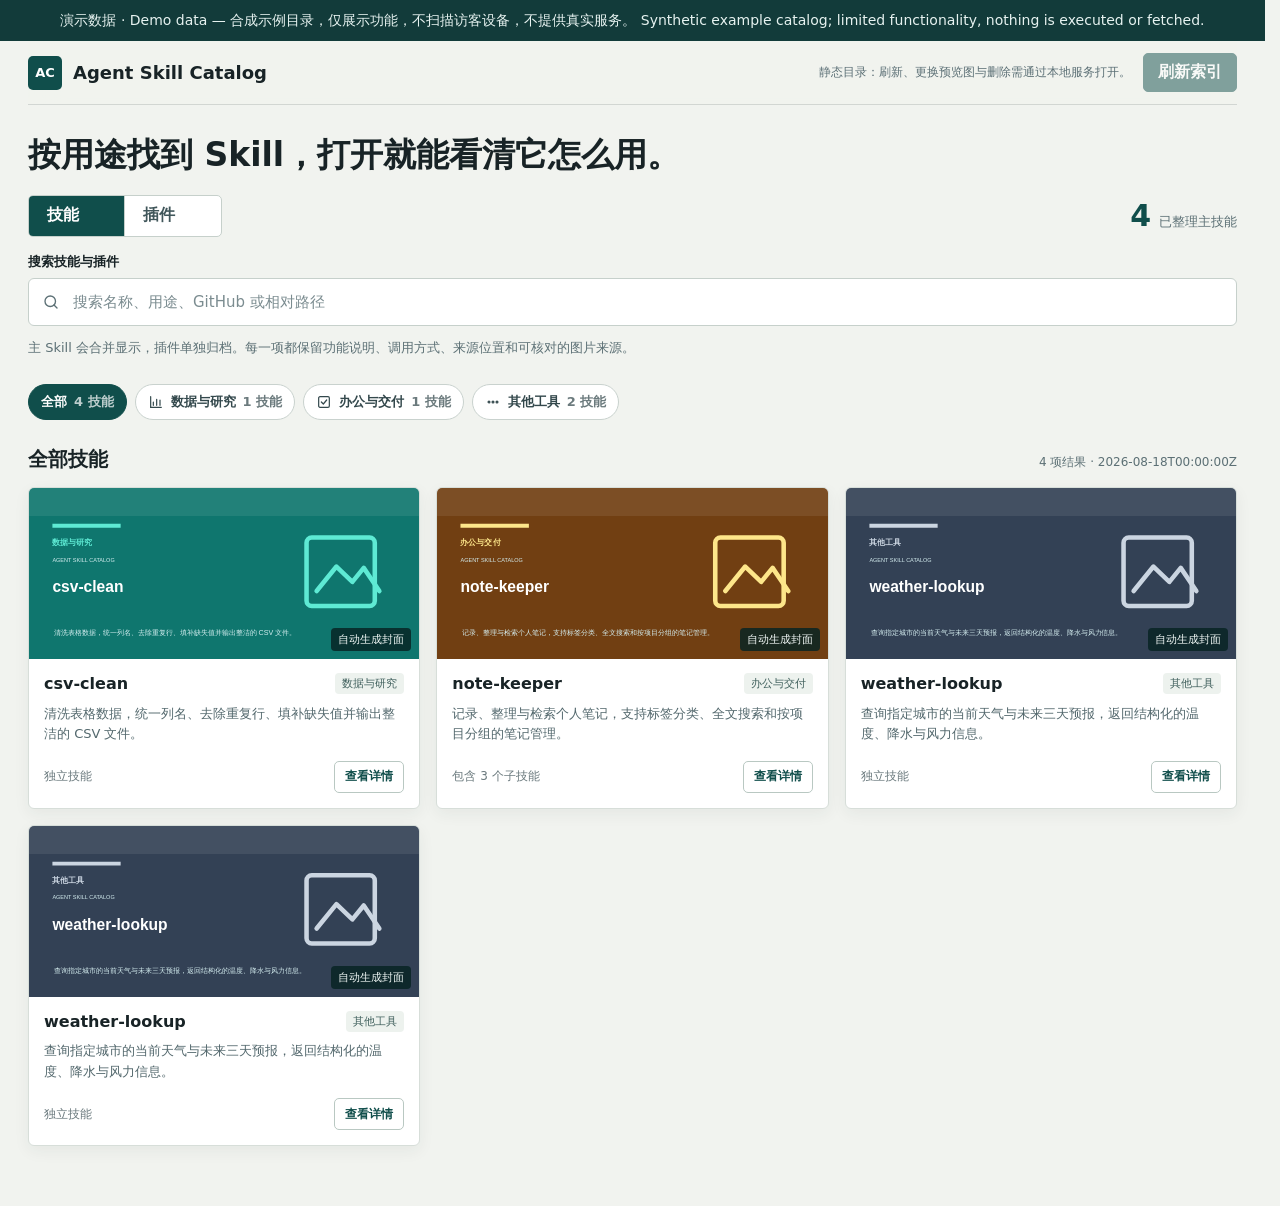
==== docs/demo/index.html @ 398c0fdc "Improve offline first use, responsive catalog and task guides" ====
<!doctype html>
<html lang="zh-CN">
<head>
  <meta charset="utf-8">
  <meta name="robots" content="noindex"><div class="demo-banner" role="note" style="margin:0;padding:10px 16px;background:#123b3a;color:#e6f2f0;font:14px/1.5 system-ui,sans-serif;text-align:center">演示数据 · Demo data — 合成示例目录，仅展示功能，不扫描访客设备，不提供真实服务。 Synthetic example catalog; limited functionality, nothing is executed or fetched.</div>
  <meta name="viewport" content="width=device-width,initial-scale=1">
  <meta name="description" content="搜索你已安装的 Agent Skills：可搜索、可查看来源与调用方式的本地 HTML 目录。">
  <title>Agent Skill Catalog</title>
  <link rel="icon" href="data:image/svg+xml,%3Csvg%20xmlns='http://www.w3.org/2000/svg'%20viewBox='0%200%2032%2032'%3E%3Crect%20width='32'%20height='32'%20rx='6'%20fill='%23104e4b'/%3E%3Ctext%20x='16'%20y='21'%20font-family='sans-serif'%20font-size='13'%20font-weight='700'%20fill='%23ffffff'%20text-anchor='middle'%3EAC%3C/text%3E%3C/svg%3E">
  <style>
    :root {
      font-family: "Segoe UI", "Microsoft YaHei", system-ui, sans-serif;
      color: #182326;
      background: #f1f3ef;
      --ink: #182326;
      --muted: #5c7075;
      --line: #d7ded9;
      --paper: #fff;
      --green: #104e4b;
      --green-dark: #0a3b39;
      --teal: #0f766e;
      --orange: #e55732;
      --soft: #edf2ee;
      --radius: 6px;
      --ease: cubic-bezier(.25,1,.5,1);
      --gutter: 28px;
    }
    * { box-sizing: border-box; }
    html { scrollbar-gutter: stable; scroll-padding-top: 76px; }
    body { margin: 0; background: #f1f3ef; }
    body.modal-locked { overflow: hidden; }
    button, input { font: inherit; }
    button { letter-spacing: 0; }
    a { color: inherit; }
    svg { display: block; flex: none; }
    .sr-only { position: absolute; width: 1px; height: 1px; padding: 0; margin: -1px; overflow: hidden; clip: rect(0,0,0,0); white-space: nowrap; border: 0; }
    :focus-visible { outline: 3px solid var(--orange); outline-offset: 3px; }
    .shell { width: min(1480px, calc(100% - 2 * var(--gutter))); margin-inline: auto; padding: 0 0 60px; }

    /* Top bar */
    .topbar { position: sticky; top: 0; z-index: 10; display: flex; flex-wrap: wrap; align-items: center; justify-content: space-between; gap: 8px 18px; min-height: 64px; padding: 6px 0; border-bottom: 1px solid rgba(24,35,38,.14); background: rgba(241,243,239,.94); backdrop-filter: blur(16px) saturate(140%); }
    .brand { display: flex; align-items: center; gap: 11px; font-size: 18px; font-weight: 760; }
    .brand-mark { display: grid; width: 34px; height: 34px; place-items: center; border-radius: 5px; color: #fff; background: var(--green); font-size: 13px; font-weight: 780; }
    .refresh-wrap { display: flex; align-items: center; gap: 12px; flex-wrap: wrap; }
    .status { max-width: 420px; color: var(--muted); font-size: 12px; text-align: right; }

    /* Buttons */
    .button { display: inline-flex; align-items: center; justify-content: center; gap: 6px; min-height: 38px; padding: 8px 14px; border: 1px solid #b9c8c2; border-radius: 5px; color: var(--green); background: #fff; font-weight: 700; cursor: pointer; transition: transform .16s var(--ease), box-shadow .16s var(--ease), border-color .16s var(--ease); }
    .button:hover { transform: translateY(-1px); border-color: #7da39a; box-shadow: 0 6px 14px rgba(16,78,75,.1); }
    .button:active { transform: scale(.98); }
    .button.primary { border-color: var(--green); color: #fff; background: var(--green); }
    .button.primary:hover { background: var(--green-dark); }
    .button.danger { border-color: #d5a091; color: #a93d21; background: #fff8f6; }
    .button:disabled { cursor: not-allowed; opacity: .5; transform: none; box-shadow: none; }

    /* Search-led first screen */
    .finder { padding: 30px 0 6px; }
    .finder h1 { margin: 0; max-width: 30ch; font-size: clamp(23px, 3.4vw, 33px); line-height: 1.2; letter-spacing: 0; }
    .finder-row { display: flex; align-items: center; justify-content: space-between; gap: 16px; flex-wrap: wrap; margin-top: 20px; }
    .tabs { display: inline-flex; overflow: hidden; border: 1px solid #c6d0cb; border-radius: 5px; background: #fff; }
    .tabs button { display: inline-flex; align-items: center; min-height: 40px; min-width: 96px; padding: 8px 18px; border: 0; border-right: 1px solid #c6d0cb; color: #40565a; background: transparent; font-weight: 720; cursor: pointer; }
    .tabs button:last-child { border-right: 0; }
    .tabs button.active { color: #fff; background: var(--green); }
    .stat { display: flex; align-items: baseline; gap: 8px; color: var(--muted); font-size: 13px; }
    .stat strong { color: var(--green); font-size: 30px; line-height: 1; font-variant-numeric: tabular-nums; }
    .search-field { margin-top: 16px; }
    .search-label { display: block; margin-bottom: 7px; color: var(--ink); font-size: 13px; font-weight: 700; }
    .search-input-wrap { position: relative; }
    .search-input-wrap .search-icon { position: absolute; top: 50%; left: 14px; transform: translateY(-50%); color: var(--muted); pointer-events: none; }
    .search { width: 100%; min-height: 48px; padding: 10px 14px 10px 44px; border: 1px solid #c6d0cb; border-radius: 6px; color: var(--ink); background: #fff; font-size: 15px; }
    .search::placeholder { color: #7b8c90; }
    .search:focus { border-color: var(--teal); outline: 0; box-shadow: 0 0 0 4px rgba(15,118,110,.12); }
    .finder-hint { margin: 12px 0 0; max-width: 82ch; color: var(--muted); font-size: 13px; line-height: 1.6; }

    /* Compact category chips (overview + filter in one row) */
    .overview { display: flex; flex-wrap: wrap; gap: 8px; margin: 20px 0 26px; }
    .category-chip { display: inline-flex; align-items: center; gap: 7px; min-height: 36px; padding: 6px 12px; border: 1px solid #c9d2ce; border-radius: 999px; color: #33484c; background: #fff; font-size: 13px; font-weight: 640; cursor: pointer; transition: border-color .16s var(--ease), background-color .16s var(--ease), color .16s var(--ease); }
    .category-chip:hover { border-color: var(--teal); color: var(--green); }
    .category-chip.active { border-color: var(--green); color: #fff; background: var(--green); }
    .category-chip .count { color: inherit; opacity: .72; font-variant-numeric: tabular-nums; }

    /* Results */
    .results-head { display: flex; align-items: baseline; justify-content: space-between; gap: 12px; flex-wrap: wrap; margin: 0 0 14px; }
    .results-head h2 { margin: 0; font-size: 20px; }
    .results-head span { color: var(--muted); font-size: 12px; }
    .grid { display: grid; grid-template-columns: repeat(auto-fill, minmax(min(100%, 292px), 1fr)); gap: 16px; }
    .card { display: grid; min-width: 0; grid-template-rows: auto 1fr; overflow: hidden; border: 1px solid var(--line); border-radius: var(--radius); background: #fff; box-shadow: 0 5px 16px rgba(29,52,54,.06); transition: transform .2s var(--ease), box-shadow .2s var(--ease), border-color .2s var(--ease); }
    .card:hover { transform: translateY(-2px); border-color: #afc3bc; box-shadow: 0 12px 26px rgba(29,52,54,.12); }
    .thumb { position: relative; display: grid; aspect-ratio: 16 / 7; place-items: center; overflow: hidden; background: #e9eeeb; }
    .thumb img { width: 100%; height: 100%; object-fit: contain; transition: transform .38s var(--ease); }
    .card:hover .thumb img { transform: scale(1.02); }
    .thumb-link { display: block; color: inherit; }
    .image-badge { position: absolute; right: 8px; bottom: 8px; max-width: calc(100% - 16px); padding: 4px 7px; border-radius: 4px; color: #f0f7f5; background: rgba(8,36,36,.84); font-size: 11px; overflow-wrap: anywhere; backdrop-filter: blur(6px); }
    .card-body { display: flex; min-width: 0; flex-direction: column; padding: 14px 15px 15px; }
    .card-top { display: flex; align-items: flex-start; justify-content: space-between; gap: 10px; }
    .card h3 { min-width: 0; margin: 0; font-size: 16px; line-height: 1.35; overflow-wrap: anywhere; }
    .tag { flex: none; max-width: 100%; padding: 3px 7px; border-radius: 4px; color: #3f5f5c; background: var(--soft); font-size: 11px; overflow-wrap: anywhere; }
    .card-description { display: -webkit-box; overflow: hidden; margin: 9px 0 12px; color: #53686d; font-size: 13px; line-height: 1.58; -webkit-line-clamp: 3; -webkit-box-orient: vertical; overflow-wrap: anywhere; }
    .card-meta { display: flex; align-items: center; justify-content: space-between; gap: 10px; margin-top: auto; padding-top: 4px; color: #6a797d; font-size: 12px; }
    .card-count { overflow-wrap: anywhere; }
    .card-actions { display: flex; gap: 7px; flex: none; }
    .card-actions .button { min-height: 32px; padding: 6px 10px; font-size: 12px; }
    .empty { grid-column: 1/-1; padding: 44px 20px; border: 1px dashed #b6c5bf; border-radius: var(--radius); color: var(--muted); background: #fff; text-align: center; }

    /* Detail dialog */
    dialog { padding: 0; border: 0; }
    dialog::backdrop { background: rgba(7,21,23,.66); backdrop-filter: blur(5px); }
    #detail { width: min(1200px, calc(100vw - 2 * var(--gutter))); max-width: none; max-height: none; overflow: hidden; border-radius: 8px; background: #fff; box-shadow: 0 30px 90px rgba(4,18,20,.42); }
    .detail-shell { position: relative; display: grid; height: min(820px, calc(100vh - 2 * var(--gutter))); grid-template-columns: minmax(0, 400px) minmax(0, 1fr); overflow: hidden; }
    .detail-media, .detail-content { min-height: 0; overflow-y: auto; overscroll-behavior: contain; scrollbar-gutter: stable; }
    .detail-media { padding: 20px; border-right: 1px solid var(--line); background: #e9eeeb; }
    .detail-content { padding: 28px 38px 36px; background: #fff; }
    .close { position: absolute; z-index: 5; top: 12px; right: 12px; display: grid; width: 38px; height: 38px; place-items: center; padding: 0; border: 1px solid #cdd6d2; border-radius: 5px; color: #476064; background: rgba(255,255,255,.94); cursor: pointer; box-shadow: 0 3px 10px rgba(18,41,42,.08); }
    .close:hover { color: var(--green); background: #fff; }
    .gallery { display: grid; gap: 14px; }
    .gallery figure { margin: 0; overflow: hidden; border: 1px solid #cfd8d3; border-radius: 6px; background: #fff; }
    .gallery a, .gallery div { display: grid; min-height: 200px; place-items: center; background: #f8faf8; }
    .gallery img { display: block; width: 100%; max-height: 460px; object-fit: contain; }
    .gallery figcaption { display: flex; justify-content: space-between; gap: 10px; padding: 8px 10px; border-top: 1px solid #dbe2de; color: #617277; font-size: 11px; }
    .gallery figcaption span { min-width: 0; overflow-wrap: anywhere; }
    .media-tools { margin-top: 16px; padding: 14px; border: 1px solid #cbd6d1; border-radius: 6px; background: rgba(255,255,255,.86); }
    .media-tools h3 { margin: 0 0 6px; font-size: 14px; }
    .media-tools p { margin: 0 0 12px; color: var(--muted); font-size: 12px; line-height: 1.55; }
    .media-tool-row { display: flex; gap: 8px; flex-wrap: wrap; }
    .file-button { position: relative; overflow: hidden; }
    .file-button input { position: absolute; width: 1px; height: 1px; opacity: 0; pointer-events: none; }
    .image-status { display: block; min-height: 18px; margin-top: 8px; color: var(--muted); font-size: 11px; }
    .detail-heading { padding-right: 46px; }
    .detail-heading h2 { margin: 8px 0 12px; font-size: clamp(21px, 2.4vw, 27px); line-height: 1.25; overflow-wrap: anywhere; }
    .detail-summary { margin: 0; color: #50666b; font-size: 14px; line-height: 1.7; }
    .section-label { margin: 24px 0 8px; color: var(--green); font-size: 12px; font-weight: 800; }
    .github { display: inline-block; color: #08717a; font-weight: 700; overflow-wrap: anywhere; }
    .code { padding: 12px 14px; border-left: 3px solid var(--orange); color: #263f42; background: #edf2ee; font-size: 13px; line-height: 1.6; white-space: pre-wrap; overflow-wrap: anywhere; }
    .subskills { border-top: 1px solid var(--line); }
    .subskill { display: grid; grid-template-columns: minmax(0,1fr) auto; gap: 7px 12px; padding: 13px 0; border-bottom: 1px solid var(--line); }
    .subskill strong { min-width: 0; overflow-wrap: anywhere; }
    .subskill p { grid-column: 1/-1; margin: 0; color: #627579; font-size: 12px; line-height: 1.58; overflow-wrap: anywhere; }
    .detail-evidence { display: grid; grid-template-columns: repeat(auto-fit, minmax(min(100%, 190px), 1fr)); gap: 8px; }
    .detail-evidence div { padding: 10px 11px; background: #f2f5f2; color: #5c7075; font-size: 12px; line-height: 1.45; overflow-wrap: anywhere; }
    .detail-evidence strong { display: block; margin-bottom: 2px; color: var(--green); font-size: 11px; }
    .danger-zone { margin-top: 26px; padding-top: 18px; border-top: 1px solid #e2bcb1; }
    .danger-zone p { margin: 0 0 10px; color: #7d625c; font-size: 12px; line-height: 1.55; }

    /* Delete confirm dialog */
    #delete-confirm { width: min(470px, calc(100vw - 2 * var(--gutter))); border-radius: 7px; background: #fff; box-shadow: 0 22px 70px rgba(4,18,20,.36); }
    .confirm-body { padding: 24px; }
    .confirm-body h2 { margin: 0 0 9px; font-size: 21px; }
    .confirm-body p { margin: 0 0 14px; color: #5d6e72; line-height: 1.6; }
    .confirm-body strong { overflow-wrap: anywhere; }
    .confirm-body label { display: block; color: #344a4d; font-size: 13px; font-weight: 700; }
    .confirm-body input { width: 100%; margin-top: 7px; padding: 10px 11px; border: 1px solid #c5cfcb; border-radius: 5px; }
    .confirm-actions { display: flex; justify-content: flex-end; gap: 8px; margin-top: 18px; }
    .confirm-status { min-height: 18px; margin-top: 9px; color: #a43e24; font-size: 12px; }

    /* Responsive: tablet */
    @media (max-width: 900px) {
      :root { --gutter: 20px; }
      .detail-content { padding: 24px 26px 30px; }
    }
    /* Responsive: detail stacks to one column, full-screen */
    @media (max-width: 820px) {
      #detail { width: 100vw; height: 100dvh; border-radius: 0; }
      .detail-shell { display: flex; flex-direction: column; height: 100dvh; }
      .detail-media { flex: 0 0 auto; max-height: 44dvh; border-right: 0; border-bottom: 1px solid var(--line); }
      .detail-content { flex: 1 1 auto; }
      .close { top: 10px; right: 10px; }
      .status { max-width: none; }
    }
    /* Responsive: phone */
    @media (max-width: 600px) {
      :root { --gutter: 16px; }
      .shell { padding-bottom: 44px; }
      .topbar { min-height: 58px; }
      .brand { font-size: 16px; }
      .refresh-wrap { width: 100%; justify-content: space-between; }
      .status { text-align: left; }
      .finder { padding-top: 22px; }
      .finder-row { align-items: stretch; }
      .stat strong { font-size: 26px; }
      .tabs { width: 100%; }
      .tabs button { flex: 1 1 0; min-width: 0; min-height: 44px; }
      .overview { gap: 7px; }
      .button { min-height: 44px; }
      .category-chip { min-height: 44px; }
      .card-actions .button { min-height: 44px; }
      .close { width: 44px; height: 44px; }
    }
    @media (max-width: 360px) {
      .card-actions { width: 100%; }
      .card-actions .button { flex: 1 1 0; }
      .card-meta { flex-wrap: wrap; }
    }

    @media (prefers-reduced-motion: reduce) {
      *, *::before, *::after { scroll-behavior: auto !important; transition-duration: .01ms !important; }
    }
    @media (prefers-reduced-transparency: reduce) {
      .topbar, dialog::backdrop { backdrop-filter: none; }
      .topbar { background: #f1f3ef; }
    }
  </style>
</head>
<body>
  <main class="shell">
    <header class="topbar">
      <div class="brand"><span class="brand-mark">AC</span>Agent Skill Catalog</div>
      <div class="refresh-wrap"><span class="status" id="status" role="status" aria-live="polite"></span><button class="button primary" id="refresh" type="button">刷新索引</button></div>
    </header>

    <section class="finder">
      <h1>按用途找到 Skill，打开就能看清它怎么用。</h1>
      <div class="finder-row">
        <nav class="tabs" aria-label="目录视图"><button class="mode active" data-mode="skills" type="button">技能</button><button class="mode" data-mode="plugins" type="button">插件</button></nav>
        <div class="stat"><strong id="total"></strong><span id="stat-label"></span></div>
      </div>
      <div class="search-field"><label class="search-label" for="search">搜索技能与插件</label><div class="search-input-wrap"><svg class="search-icon" width="18" height="18" viewBox="0 0 24 24" fill="none" stroke="currentColor" stroke-width="1.8" stroke-linecap="round" stroke-linejoin="round" aria-hidden="true"><circle cx="11" cy="11" r="7"/><path d="M20 20l-4-4"/></svg><input class="search" id="search" type="search" placeholder="搜索名称、用途、GitHub 或相对路径" autocomplete="off" spellcheck="false"></div></div>
      <p class="finder-hint">主 Skill 会合并显示，插件单独归档。每一项都保留功能说明、调用方式、来源位置和可核对的图片来源。</p>
    </section>

    <section class="overview" id="overview" aria-label="分类筛选"></section>

    <section>
      <div class="results-head"><h2 id="result-title"></h2><span id="count"></span></div>
      <div class="grid" id="list"></div>
    </section>
  </main>

  <dialog id="detail" aria-labelledby="detail-name">
    <article class="detail-shell">
      <button class="close" id="close" type="button" title="关闭详情" aria-label="关闭详情"><svg width="18" height="18" viewBox="0 0 24 24" fill="none" stroke="currentColor" stroke-width="1.9" stroke-linecap="round" aria-hidden="true"><path d="M6 6l12 12M18 6L6 18"/></svg></button>
      <aside class="detail-media" id="detail-media">
        <div class="gallery" id="detail-gallery"></div>
        <section class="media-tools" id="image-editor" tabindex="-1">
          <h3>更换预览图</h3><p>上传后只替换目录中的预览，不会修改原 Skill。也可以随时恢复为自动获取的 GitHub 图片。</p>
          <div class="media-tool-row"><label class="button file-button" for="image-file">选择本地图片<input id="image-file" type="file" accept="image/png,image/jpeg,image/gif,image/webp,image/svg+xml"></label><button class="button primary" id="image-save" type="button" disabled>保存图片</button><button class="button" id="image-remove" type="button" hidden>恢复自动图</button></div>
          <span class="image-status" id="image-editor-status" role="status" aria-live="polite"></span>
        </section>
      </aside>
      <section class="detail-content" id="detail-content">
        <header class="detail-heading"><span class="tag" id="detail-tag"></span><h2 id="detail-name"></h2><p class="detail-summary" id="detail-description"></p></header>
        <section id="github-panel" hidden><div class="section-label">GitHub 仓库</div><a class="github" id="detail-github" target="_blank" rel="noreferrer"></a></section>
        <div class="section-label">调用方式</div><div class="code" id="detail-invocation"></div>
        <section id="subskills-panel"><div class="section-label" id="subskills-label"></div><div class="subskills" id="detail-subskills"></div></section>
        <div class="section-label">来源位置</div><div class="code" id="detail-locations"></div>
        <div class="section-label">整理依据</div><section class="detail-evidence" id="detail-evidence"></section>
        <section class="danger-zone" id="danger-zone" hidden><div class="section-label">删除 Skill</div><p>只允许删除统一技能库中的顶层独立 Skill。删除后无法从目录中恢复。</p><button class="button danger" id="delete-open" type="button">删除这个 Skill</button></section>
      </section>
    </article>
  </dialog>

  <dialog id="delete-confirm" aria-labelledby="delete-title">
    <form class="confirm-body" method="dialog" id="delete-form"><h2 id="delete-title">确认删除 Skill</h2><p>请输入完整 Skill 名称 <strong id="delete-name"></strong>。此操作会删除它的整个顶层目录。</p><label>Skill 名称<input id="delete-input" autocomplete="off" spellcheck="false"></label><div class="confirm-status" id="delete-status" role="status" aria-live="polite"></div><div class="confirm-actions"><button class="button" id="delete-cancel" type="button">取消</button><button class="button danger" id="delete-submit" type="submit" disabled>永久删除</button></div></form>
  </dialog>

  <script>
    const data={"schema_version":"1.1","generated_at":"2026-08-18T00:00:00Z","mode":"refresh","roots":[{"path":"<demo-root>/社区技能示例","label":"社区技能示例","kind":"skill","id":"root:0","allow_delete":false},{"path":"<demo-root>/个人技能示例","label":"个人技能示例","kind":"skill","id":"root:1","allow_delete":false},{"path":"<demo-root>/插件缓存示例","label":"插件缓存示例","kind":"plugin","id":"root:2","allow_delete":false}],"root_source":"config","items":[{"id":"skill:0:csv-clean/SKILL.md","name":"csv-clean","description":"清洗表格数据，统一列名、去除重复行、填补缺失值并输出整洁的 CSV 文件。","description_source":"source","source_description":"清洗表格数据，统一列名、去除重复行、填补缺失值并输出整洁的 CSV 文件。","source_description_origin":"frontmatter","description_review":{"needed":false,"reasons":[]},"category":"data","category_evidence":[{"type":"description-keyword","value":"数据"},{"type":"description-keyword","value":"表格"}],"confidence":0.6,"category_candidates":[{"category":"data","score":2.0,"evidence":[{"type":"description-keyword","value":"数据"},{"type":"description-keyword","value":"表格"}]}],"category_winner_margin":2.0,"category_tie_reason":"clear-winner","low_confidence":false,"source":"社区技能示例","kind":"skill","relative_path":"csv-clean/SKILL.md","invocation":"在你的 Agent 中明确说明任务，并要求它按 csv-clean/SKILL.md 的 SKILL.md 执行。","image":{"status":"generated-fallback","source":"generated","value":"data:image/svg+xml;utf8,%3Csvg%20xmlns%3D%22http%3A%2F%2Fwww.w3.org%2F2000%2Fsvg%22%20width%3D%221200%22%20height%3D%22675%22%20viewBox%3D%220%200%201200%20675%22%20role%3D%22img%22%3E%3Crect%20width%3D%221200%22%20height%3D%22675%22%20fill%3D%22%230f766e%22%2F%3E%3Cpath%20d%3D%22M0%200h1200v86H0z%22%20fill%3D%22%23ffffff%22%20opacity%3D%22.08%22%2F%3E%3Cpath%20d%3D%22M0%20545h1200v130H0z%22%20fill%3D%22%23000000%22%20opacity%3D%22.10%22%2F%3E%3Cpath%20d%3D%22M72%20116h210%22%20stroke%3D%22%235eead4%22%20stroke-width%3D%2212%22%2F%3E%3Ctext%20x%3D%2272%22%20y%3D%22176%22%20fill%3D%22%235eead4%22%20font-family%3D%22Segoe%20UI%2C%20Microsoft%20YaHei%2C%20sans-serif%22%20font-size%3D%2224%22%20font-weight%3D%22700%22%3E%E6%95%B0%E6%8D%AE%E4%B8%8E%E7%A0%94%E7%A9%B6%3C%2Ftext%3E%3Ctext%20x%3D%2272%22%20y%3D%22226%22%20fill%3D%22%23d7f0f2%22%20font-family%3D%22Segoe%20UI%2C%20Microsoft%20YaHei%2C%20sans-serif%22%20font-size%3D%2217%22%3EAGENT%20SKILL%20CATALOG%3C%2Ftext%3E%3Ctext%20x%3D%2272%22%20y%3D%22320%22%20fill%3D%22%23ffffff%22%20font-family%3D%22Segoe%20UI%2C%20Microsoft%20YaHei%2C%20sans-serif%22%20font-size%3D%2248%22%20font-weight%3D%22700%22%3Ecsv-clean%3C%2Ftext%3E%3Ctext%20x%3D%2276%22%20y%3D%22452%22%20fill%3D%22%23d7f0f2%22%20font-family%3D%22Segoe%20UI%2C%20Microsoft%20YaHei%2C%20sans-serif%22%20font-size%3D%2222%22%3E%E6%B8%85%E6%B4%97%E8%A1%A8%E6%A0%BC%E6%95%B0%E6%8D%AE%EF%BC%8C%E7%BB%9F%E4%B8%80%E5%88%97%E5%90%8D%E3%80%81%E5%8E%BB%E9%99%A4%E9%87%8D%E5%A4%8D%E8%A1%8C%E3%80%81%E5%A1%AB%E8%A1%A5%E7%BC%BA%E5%A4%B1%E5%80%BC%E5%B9%B6%E8%BE%93%E5%87%BA%E6%95%B4%E6%B4%81%E7%9A%84%20CSV%20%E6%96%87%E4%BB%B6%E3%80%82%3C%2Ftext%3E%3Crect%20x%3D%22854%22%20y%3D%22152%22%20width%3D%22210%22%20height%3D%22210%22%20rx%3D%2216%22%20fill%3D%22none%22%20stroke%3D%22%235eead4%22%20stroke-width%3D%2214%22%2F%3E%3Cpath%20d%3D%22M885%20316l61-75%2049%2047%2035-43%2048%2071%22%20fill%3D%22none%22%20stroke%3D%22%235eead4%22%20stroke-width%3D%2214%22%20stroke-linecap%3D%22round%22%20stroke-linejoin%3D%22round%22%2F%3E%3C%2Fsvg%3E","missing_evidence":true,"evidence":"missing"},"root_basename":"community-skills","root_id":"root:0","allow_delete":false,"locations":["社区技能示例:csv-clean/SKILL.md"],"location_evidence":[{"source":"社区技能示例","relative_path":"csv-clean/SKILL.md"}],"family_id":"family:社区技能示例:singleton:csv-clean","family_name":"csv-clean","family_category":"data","family_size":1,"is_family_primary":true},{"id":"skill:1:note-keeper-cli/SKILL.md","name":"note-keeper-cli","description":"在命令行中快速追加与检索笔记，是为 note-keeper 项目提供的命令行子技能，适合脚本调用。","description_source":"source","source_description":"在命令行中快速追加与检索笔记，是为 note-keeper 项目提供的命令行子技能，适合脚本调用。","source_description_origin":"frontmatter","description_review":{"needed":false,"reasons":[]},"category":"development","category_evidence":[{"type":"identity-keyword","value":"cli"}],"confidence":0.65,"category_candidates":[{"category":"development","score":3.0,"evidence":[{"type":"identity-keyword","value":"cli"}]},{"category":"productivity","score":1.0,"evidence":[{"type":"description-keyword","value":"项目"}]}],"category_winner_margin":2.0,"category_tie_reason":"clear-winner","low_confidence":false,"source":"个人技能示例","kind":"skill","relative_path":"note-keeper-cli/SKILL.md","invocation":"在你的 Agent 中明确说明任务，并要求它按 note-keeper-cli/SKILL.md 的 SKILL.md 执行。","image":{"status":"generated-fallback","source":"generated","value":"data:image/svg+xml;utf8,%3Csvg%20xmlns%3D%22http%3A%2F%2Fwww.w3.org%2F2000%2Fsvg%22%20width%3D%221200%22%20height%3D%22675%22%20viewBox%3D%220%200%201200%20675%22%20role%3D%22img%22%3E%3Crect%20width%3D%221200%22%20height%3D%22675%22%20fill%3D%22%231e3a8a%22%2F%3E%3Cpath%20d%3D%22M0%200h1200v86H0z%22%20fill%3D%22%23ffffff%22%20opacity%3D%22.08%22%2F%3E%3Cpath%20d%3D%22M0%20545h1200v130H0z%22%20fill%3D%22%23000000%22%20opacity%3D%22.10%22%2F%3E%3Cpath%20d%3D%22M72%20116h210%22%20stroke%3D%22%2393c5fd%22%20stroke-width%3D%2212%22%2F%3E%3Ctext%20x%3D%2272%22%20y%3D%22176%22%20fill%3D%22%2393c5fd%22%20font-family%3D%22Segoe%20UI%2C%20Microsoft%20YaHei%2C%20sans-serif%22%20font-size%3D%2224%22%20font-weight%3D%22700%22%3E%E5%BC%80%E5%8F%91%E4%B8%8E%E8%87%AA%E5%8A%A8%E5%8C%96%3C%2Ftext%3E%3Ctext%20x%3D%2272%22%20y%3D%22226%22%20fill%3D%22%23d7f0f2%22%20font-family%3D%22Segoe%20UI%2C%20Microsoft%20YaHei%2C%20sans-serif%22%20font-size%3D%2217%22%3EAGENT%20SKILL%20CATALOG%3C%2Ftext%3E%3Ctext%20x%3D%2272%22%20y%3D%22320%22%20fill%3D%22%23ffffff%22%20font-family%3D%22Segoe%20UI%2C%20Microsoft%20YaHei%2C%20sans-serif%22%20font-size%3D%2248%22%20font-weight%3D%22700%22%3Enote-keeper-cli%3C%2Ftext%3E%3Ctext%20x%3D%2276%22%20y%3D%22452%22%20fill%3D%22%23d7f0f2%22%20font-family%3D%22Segoe%20UI%2C%20Microsoft%20YaHei%2C%20sans-serif%22%20font-size%3D%2222%22%3E%E5%9C%A8%E5%91%BD%E4%BB%A4%E8%A1%8C%E4%B8%AD%E5%BF%AB%E9%80%9F%E8%BF%BD%E5%8A%A0%E4%B8%8E%E6%A3%80%E7%B4%A2%E7%AC%94%E8%AE%B0%EF%BC%8C%E6%98%AF%E4%B8%BA%20note-keeper%20%E9%A1%B9%E7%9B%AE%E6%8F%90%E4%BE%9B%E7%9A%84%E5%91%BD%E4%BB%A4%E8%A1%8C%E5%AD%90%E6%8A%80%E8%83%BD%EF%BC%8C%E9%80%82%E5%90%88%E8%84%9A%E6%9C%AC%E8%B0%83%E7%94%A8%E3%80%82%3C%2Ftext%3E%3Crect%20x%3D%22854%22%20y%3D%22152%22%20width%3D%22210%22%20height%3D%22210%22%20rx%3D%2216%22%20fill%3D%22none%22%20stroke%3D%22%2393c5fd%22%20stroke-width%3D%2214%22%2F%3E%3Cpath%20d%3D%22M885%20316l61-75%2049%2047%2035-43%2048%2071%22%20fill%3D%22none%22%20stroke%3D%22%2393c5fd%22%20stroke-width%3D%2214%22%20stroke-linecap%3D%22round%22%20stroke-linejoin%3D%22round%22%2F%3E%3C%2Fsvg%3E","missing_evidence":true,"evidence":"missing"},"root_basename":"personal-skills","root_id":"root:1","allow_delete":false,"locations":["个人技能示例:note-keeper-cli/SKILL.md"],"location_evidence":[{"source":"个人技能示例","relative_path":"note-keeper-cli/SKILL.md"}],"family_id":"family:个人技能示例:family:note-keeper","family_name":"note-keeper","family_category":"productivity","family_size":3,"is_family_primary":false},{"id":"skill:0:weather-lookup/SKILL.md","name":"weather-lookup","description":"查询指定城市的当前天气与未来三天预报，返回结构化的温度、降水与风力信息。","description_source":"source","source_description":"查询指定城市的当前天气与未来三天预报，返回结构化的温度、降水与风力信息。","source_description_origin":"frontmatter","description_review":{"needed":false,"reasons":[]},"category":"other","category_evidence":[{"type":"fallback","reason":"no configured keyword matched"}],"confidence":0.2,"category_candidates":[{"category":"other","score":0.0,"evidence":[{"type":"fallback","reason":"no configured keyword matched"}]}],"category_winner_margin":0.0,"category_tie_reason":"no-signal","low_confidence":true,"source":"社区技能示例","kind":"skill","relative_path":"weather-lookup/SKILL.md","invocation":"在你的 Agent 中明确说明任务，并要求它按 weather-lookup/SKILL.md 的 SKILL.md 执行。","image":{"status":"generated-fallback","source":"generated","value":"data:image/svg+xml;utf8,%3Csvg%20xmlns%3D%22http%3A%2F%2Fwww.w3.org%2F2000%2Fsvg%22%20width%3D%221200%22%20height%3D%22675%22%20viewBox%3D%220%200%201200%20675%22%20role%3D%22img%22%3E%3Crect%20width%3D%221200%22%20height%3D%22675%22%20fill%3D%22%23334155%22%2F%3E%3Cpath%20d%3D%22M0%200h1200v86H0z%22%20fill%3D%22%23ffffff%22%20opacity%3D%22.08%22%2F%3E%3Cpath%20d%3D%22M0%20545h1200v130H0z%22%20fill%3D%22%23000000%22%20opacity%3D%22.10%22%2F%3E%3Cpath%20d%3D%22M72%20116h210%22%20stroke%3D%22%23cbd5e1%22%20stroke-width%3D%2212%22%2F%3E%3Ctext%20x%3D%2272%22%20y%3D%22176%22%20fill%3D%22%23cbd5e1%22%20font-family%3D%22Segoe%20UI%2C%20Microsoft%20YaHei%2C%20sans-serif%22%20font-size%3D%2224%22%20font-weight%3D%22700%22%3E%E5%85%B6%E4%BB%96%E5%B7%A5%E5%85%B7%3C%2Ftext%3E%3Ctext%20x%3D%2272%22%20y%3D%22226%22%20fill%3D%22%23d7f0f2%22%20font-family%3D%22Segoe%20UI%2C%20Microsoft%20YaHei%2C%20sans-serif%22%20font-size%3D%2217%22%3EAGENT%20SKILL%20CATALOG%3C%2Ftext%3E%3Ctext%20x%3D%2272%22%20y%3D%22320%22%20fill%3D%22%23ffffff%22%20font-family%3D%22Segoe%20UI%2C%20Microsoft%20YaHei%2C%20sans-serif%22%20font-size%3D%2248%22%20font-weight%3D%22700%22%3Eweather-lookup%3C%2Ftext%3E%3Ctext%20x%3D%2276%22%20y%3D%22452%22%20fill%3D%22%23d7f0f2%22%20font-family%3D%22Segoe%20UI%2C%20Microsoft%20YaHei%2C%20sans-serif%22%20font-size%3D%2222%22%3E%E6%9F%A5%E8%AF%A2%E6%8C%87%E5%AE%9A%E5%9F%8E%E5%B8%82%E7%9A%84%E5%BD%93%E5%89%8D%E5%A4%A9%E6%B0%94%E4%B8%8E%E6%9C%AA%E6%9D%A5%E4%B8%89%E5%A4%A9%E9%A2%84%E6%8A%A5%EF%BC%8C%E8%BF%94%E5%9B%9E%E7%BB%93%E6%9E%84%E5%8C%96%E7%9A%84%E6%B8%A9%E5%BA%A6%E3%80%81%E9%99%8D%E6%B0%B4%E4%B8%8E%E9%A3%8E%E5%8A%9B%E4%BF%A1%E6%81%AF%E3%80%82%3C%2Ftext%3E%3Crect%20x%3D%22854%22%20y%3D%22152%22%20width%3D%22210%22%20height%3D%22210%22%20rx%3D%2216%22%20fill%3D%22none%22%20stroke%3D%22%23cbd5e1%22%20stroke-width%3D%2214%22%2F%3E%3Cpath%20d%3D%22M885%20316l61-75%2049%2047%2035-43%2048%2071%22%20fill%3D%22none%22%20stroke%3D%22%23cbd5e1%22%20stroke-width%3D%2214%22%20stroke-linecap%3D%22round%22%20stroke-linejoin%3D%22round%22%2F%3E%3C%2Fsvg%3E","missing_evidence":true,"evidence":"missing"},"root_basename":"community-skills","root_id":"root:0","allow_delete":false,"locations":["社区技能示例:weather-lookup/SKILL.md"],"location_evidence":[{"source":"社区技能示例","relative_path":"weather-lookup/SKILL.md"}],"family_id":"family:社区技能示例:singleton:weather-lookup","family_name":"weather-lookup","family_category":"other","family_size":1,"is_family_primary":true},{"id":"skill:1:weather-lookup/SKILL.md","name":"weather-lookup","description":"查询指定城市的当前天气与未来三天预报，返回结构化的温度、降水与风力信息。","description_source":"source","source_description":"查询指定城市的当前天气与未来三天预报，返回结构化的温度、降水与风力信息。","source_description_origin":"frontmatter","description_review":{"needed":false,"reasons":[]},"category":"other","category_evidence":[{"type":"fallback","reason":"no configured keyword matched"}],"confidence":0.2,"category_candidates":[{"category":"other","score":0.0,"evidence":[{"type":"fallback","reason":"no configured keyword matched"}]}],"category_winner_margin":0.0,"category_tie_reason":"no-signal","low_confidence":true,"source":"个人技能示例","kind":"skill","relative_path":"weather-lookup/SKILL.md","invocation":"在你的 Agent 中明确说明任务，并要求它按 weather-lookup/SKILL.md 的 SKILL.md 执行。","image":{"status":"generated-fallback","source":"generated","value":"data:image/svg+xml;utf8,%3Csvg%20xmlns%3D%22http%3A%2F%2Fwww.w3.org%2F2000%2Fsvg%22%20width%3D%221200%22%20height%3D%22675%22%20viewBox%3D%220%200%201200%20675%22%20role%3D%22img%22%3E%3Crect%20width%3D%221200%22%20height%3D%22675%22%20fill%3D%22%23334155%22%2F%3E%3Cpath%20d%3D%22M0%200h1200v86H0z%22%20fill%3D%22%23ffffff%22%20opacity%3D%22.08%22%2F%3E%3Cpath%20d%3D%22M0%20545h1200v130H0z%22%20fill%3D%22%23000000%22%20opacity%3D%22.10%22%2F%3E%3Cpath%20d%3D%22M72%20116h210%22%20stroke%3D%22%23cbd5e1%22%20stroke-width%3D%2212%22%2F%3E%3Ctext%20x%3D%2272%22%20y%3D%22176%22%20fill%3D%22%23cbd5e1%22%20font-family%3D%22Segoe%20UI%2C%20Microsoft%20YaHei%2C%20sans-serif%22%20font-size%3D%2224%22%20font-weight%3D%22700%22%3E%E5%85%B6%E4%BB%96%E5%B7%A5%E5%85%B7%3C%2Ftext%3E%3Ctext%20x%3D%2272%22%20y%3D%22226%22%20fill%3D%22%23d7f0f2%22%20font-family%3D%22Segoe%20UI%2C%20Microsoft%20YaHei%2C%20sans-serif%22%20font-size%3D%2217%22%3EAGENT%20SKILL%20CATALOG%3C%2Ftext%3E%3Ctext%20x%3D%2272%22%20y%3D%22320%22%20fill%3D%22%23ffffff%22%20font-family%3D%22Segoe%20UI%2C%20Microsoft%20YaHei%2C%20sans-serif%22%20font-size%3D%2248%22%20font-weight%3D%22700%22%3Eweather-lookup%3C%2Ftext%3E%3Ctext%20x%3D%2276%22%20y%3D%22452%22%20fill%3D%22%23d7f0f2%22%20font-family%3D%22Segoe%20UI%2C%20Microsoft%20YaHei%2C%20sans-serif%22%20font-size%3D%2222%22%3E%E6%9F%A5%E8%AF%A2%E6%8C%87%E5%AE%9A%E5%9F%8E%E5%B8%82%E7%9A%84%E5%BD%93%E5%89%8D%E5%A4%A9%E6%B0%94%E4%B8%8E%E6%9C%AA%E6%9D%A5%E4%B8%89%E5%A4%A9%E9%A2%84%E6%8A%A5%EF%BC%8C%E8%BF%94%E5%9B%9E%E7%BB%93%E6%9E%84%E5%8C%96%E7%9A%84%E6%B8%A9%E5%BA%A6%E3%80%81%E9%99%8D%E6%B0%B4%E4%B8%8E%E9%A3%8E%E5%8A%9B%E4%BF%A1%E6%81%AF%E3%80%82%3C%2Ftext%3E%3Crect%20x%3D%22854%22%20y%3D%22152%22%20width%3D%22210%22%20height%3D%22210%22%20rx%3D%2216%22%20fill%3D%22none%22%20stroke%3D%22%23cbd5e1%22%20stroke-width%3D%2214%22%2F%3E%3Cpath%20d%3D%22M885%20316l61-75%2049%2047%2035-43%2048%2071%22%20fill%3D%22none%22%20stroke%3D%22%23cbd5e1%22%20stroke-width%3D%2214%22%20stroke-linecap%3D%22round%22%20stroke-linejoin%3D%22round%22%2F%3E%3C%2Fsvg%3E","missing_evidence":true,"evidence":"missing"},"root_basename":"personal-skills","root_id":"root:1","allow_delete":false,"locations":["个人技能示例:weather-lookup/SKILL.md"],"location_evidence":[{"source":"个人技能示例","relative_path":"weather-lookup/SKILL.md"}],"family_id":"family:个人技能示例:singleton:weather-lookup","family_name":"weather-lookup","family_category":"other","family_size":1,"is_family_primary":true},{"id":"skill:1:note-keeper/SKILL.md","name":"note-keeper","description":"记录、整理与检索个人笔记，支持标签分类、全文搜索和按项目分组的笔记管理。","description_source":"source","source_description":"记录、整理与检索个人笔记，支持标签分类、全文搜索和按项目分组的笔记管理。","source_description_origin":"frontmatter","description_review":{"needed":false,"reasons":[]},"category":"productivity","category_evidence":[{"type":"description-keyword","value":"项目"}],"confidence":0.49,"category_candidates":[{"category":"productivity","score":1.0,"evidence":[{"type":"description-keyword","value":"项目"}]}],"category_winner_margin":1.0,"category_tie_reason":"small-margin","low_confidence":true,"source":"个人技能示例","kind":"skill","relative_path":"note-keeper/SKILL.md","invocation":"在你的 Agent 中明确说明任务，并要求它按 note-keeper/SKILL.md 的 SKILL.md 执行。","image":{"status":"generated-fallback","source":"generated","value":"data:image/svg+xml;utf8,%3Csvg%20xmlns%3D%22http%3A%2F%2Fwww.w3.org%2F2000%2Fsvg%22%20width%3D%221200%22%20height%3D%22675%22%20viewBox%3D%220%200%201200%20675%22%20role%3D%22img%22%3E%3Crect%20width%3D%221200%22%20height%3D%22675%22%20fill%3D%22%23713f12%22%2F%3E%3Cpath%20d%3D%22M0%200h1200v86H0z%22%20fill%3D%22%23ffffff%22%20opacity%3D%22.08%22%2F%3E%3Cpath%20d%3D%22M0%20545h1200v130H0z%22%20fill%3D%22%23000000%22%20opacity%3D%22.10%22%2F%3E%3Cpath%20d%3D%22M72%20116h210%22%20stroke%3D%22%23fde68a%22%20stroke-width%3D%2212%22%2F%3E%3Ctext%20x%3D%2272%22%20y%3D%22176%22%20fill%3D%22%23fde68a%22%20font-family%3D%22Segoe%20UI%2C%20Microsoft%20YaHei%2C%20sans-serif%22%20font-size%3D%2224%22%20font-weight%3D%22700%22%3E%E5%8A%9E%E5%85%AC%E4%B8%8E%E4%BA%A4%E4%BB%98%3C%2Ftext%3E%3Ctext%20x%3D%2272%22%20y%3D%22226%22%20fill%3D%22%23d7f0f2%22%20font-family%3D%22Segoe%20UI%2C%20Microsoft%20YaHei%2C%20sans-serif%22%20font-size%3D%2217%22%3EAGENT%20SKILL%20CATALOG%3C%2Ftext%3E%3Ctext%20x%3D%2272%22%20y%3D%22320%22%20fill%3D%22%23ffffff%22%20font-family%3D%22Segoe%20UI%2C%20Microsoft%20YaHei%2C%20sans-serif%22%20font-size%3D%2248%22%20font-weight%3D%22700%22%3Enote-keeper%3C%2Ftext%3E%3Ctext%20x%3D%2276%22%20y%3D%22452%22%20fill%3D%22%23d7f0f2%22%20font-family%3D%22Segoe%20UI%2C%20Microsoft%20YaHei%2C%20sans-serif%22%20font-size%3D%2222%22%3E%E8%AE%B0%E5%BD%95%E3%80%81%E6%95%B4%E7%90%86%E4%B8%8E%E6%A3%80%E7%B4%A2%E4%B8%AA%E4%BA%BA%E7%AC%94%E8%AE%B0%EF%BC%8C%E6%94%AF%E6%8C%81%E6%A0%87%E7%AD%BE%E5%88%86%E7%B1%BB%E3%80%81%E5%85%A8%E6%96%87%E6%90%9C%E7%B4%A2%E5%92%8C%E6%8C%89%E9%A1%B9%E7%9B%AE%E5%88%86%E7%BB%84%E7%9A%84%E7%AC%94%E8%AE%B0%E7%AE%A1%E7%90%86%E3%80%82%3C%2Ftext%3E%3Crect%20x%3D%22854%22%20y%3D%22152%22%20width%3D%22210%22%20height%3D%22210%22%20rx%3D%2216%22%20fill%3D%22none%22%20stroke%3D%22%23fde68a%22%20stroke-width%3D%2214%22%2F%3E%3Cpath%20d%3D%22M885%20316l61-75%2049%2047%2035-43%2048%2071%22%20fill%3D%22none%22%20stroke%3D%22%23fde68a%22%20stroke-width%3D%2214%22%20stroke-linecap%3D%22round%22%20stroke-linejoin%3D%22round%22%2F%3E%3C%2Fsvg%3E","missing_evidence":true,"evidence":"missing"},"root_basename":"personal-skills","root_id":"root:1","allow_delete":false,"locations":["个人技能示例:note-keeper/SKILL.md"],"location_evidence":[{"source":"个人技能示例","relative_path":"note-keeper/SKILL.md"}],"family_id":"family:个人技能示例:family:note-keeper","family_name":"note-keeper","family_category":"productivity","family_size":3,"is_family_primary":true},{"id":"skill:1:note-keeper-web/SKILL.md","name":"note-keeper-web","description":"在浏览器中记录与检索笔记，是为 note-keeper 项目提供的网页端子技能，共享同一套标签体系。","description_source":"source","source_description":"在浏览器中记录与检索笔记，是为 note-keeper 项目提供的网页端子技能，共享同一套标签体系。","source_description_origin":"frontmatter","description_review":{"needed":false,"reasons":[]},"category":"productivity","category_evidence":[{"type":"description-keyword","value":"浏览器"},{"type":"description-keyword","value":"项目"}],"confidence":0.6,"category_candidates":[{"category":"productivity","score":2.0,"evidence":[{"type":"description-keyword","value":"项目"},{"type":"description-keyword","value":"浏览器"}]}],"category_winner_margin":2.0,"category_tie_reason":"clear-winner","low_confidence":false,"source":"个人技能示例","kind":"skill","relative_path":"note-keeper-web/SKILL.md","invocation":"在你的 Agent 中明确说明任务，并要求它按 note-keeper-web/SKILL.md 的 SKILL.md 执行。","image":{"status":"generated-fallback","source":"generated","value":"data:image/svg+xml;utf8,%3Csvg%20xmlns%3D%22http%3A%2F%2Fwww.w3.org%2F2000%2Fsvg%22%20width%3D%221200%22%20height%3D%22675%22%20viewBox%3D%220%200%201200%20675%22%20role%3D%22img%22%3E%3Crect%20width%3D%221200%22%20height%3D%22675%22%20fill%3D%22%23713f12%22%2F%3E%3Cpath%20d%3D%22M0%200h1200v86H0z%22%20fill%3D%22%23ffffff%22%20opacity%3D%22.08%22%2F%3E%3Cpath%20d%3D%22M0%20545h1200v130H0z%22%20fill%3D%22%23000000%22%20opacity%3D%22.10%22%2F%3E%3Cpath%20d%3D%22M72%20116h210%22%20stroke%3D%22%23fde68a%22%20stroke-width%3D%2212%22%2F%3E%3Ctext%20x%3D%2272%22%20y%3D%22176%22%20fill%3D%22%23fde68a%22%20font-family%3D%22Segoe%20UI%2C%20Microsoft%20YaHei%2C%20sans-serif%22%20font-size%3D%2224%22%20font-weight%3D%22700%22%3E%E5%8A%9E%E5%85%AC%E4%B8%8E%E4%BA%A4%E4%BB%98%3C%2Ftext%3E%3Ctext%20x%3D%2272%22%20y%3D%22226%22%20fill%3D%22%23d7f0f2%22%20font-family%3D%22Segoe%20UI%2C%20Microsoft%20YaHei%2C%20sans-serif%22%20font-size%3D%2217%22%3EAGENT%20SKILL%20CATALOG%3C%2Ftext%3E%3Ctext%20x%3D%2272%22%20y%3D%22320%22%20fill%3D%22%23ffffff%22%20font-family%3D%22Segoe%20UI%2C%20Microsoft%20YaHei%2C%20sans-serif%22%20font-size%3D%2248%22%20font-weight%3D%22700%22%3Enote-keeper-web%3C%2Ftext%3E%3Ctext%20x%3D%2276%22%20y%3D%22452%22%20fill%3D%22%23d7f0f2%22%20font-family%3D%22Segoe%20UI%2C%20Microsoft%20YaHei%2C%20sans-serif%22%20font-size%3D%2222%22%3E%E5%9C%A8%E6%B5%8F%E8%A7%88%E5%99%A8%E4%B8%AD%E8%AE%B0%E5%BD%95%E4%B8%8E%E6%A3%80%E7%B4%A2%E7%AC%94%E8%AE%B0%EF%BC%8C%E6%98%AF%E4%B8%BA%20note-keeper%20%E9%A1%B9%E7%9B%AE%E6%8F%90%E4%BE%9B%E7%9A%84%E7%BD%91%E9%A1%B5%E7%AB%AF%E5%AD%90%E6%8A%80%E8%83%BD%EF%BC%8C%E5%85%B1%E4%BA%AB%E5%90%8C%E4%B8%80%E5%A5%97%E6%A0%87%E7%AD%BE%E4%BD%93%E7%B3%BB%E3%80%82%3C%2Ftext%3E%3Crect%20x%3D%22854%22%20y%3D%22152%22%20width%3D%22210%22%20height%3D%22210%22%20rx%3D%2216%22%20fill%3D%22none%22%20stroke%3D%22%23fde68a%22%20stroke-width%3D%2214%22%2F%3E%3Cpath%20d%3D%22M885%20316l61-75%2049%2047%2035-43%2048%2071%22%20fill%3D%22none%22%20stroke%3D%22%23fde68a%22%20stroke-width%3D%2214%22%20stroke-linecap%3D%22round%22%20stroke-linejoin%3D%22round%22%2F%3E%3C%2Fsvg%3E","missing_evidence":true,"evidence":"missing"},"root_basename":"personal-skills","root_id":"root:1","allow_delete":false,"locations":["个人技能示例:note-keeper-web/SKILL.md"],"location_evidence":[{"source":"个人技能示例","relative_path":"note-keeper-web/SKILL.md"}],"family_id":"family:个人技能示例:family:note-keeper","family_name":"note-keeper","family_category":"productivity","family_size":3,"is_family_primary":false},{"id":"skill:2:demo-corp/toolkit/1.0.0/skills/refresh-cache/SKILL.md","name":"refresh-cache","description":"清理并重建本地缓存目录，按规则删除过期文件并报告释放的空间大小。","description_source":"source","source_description":"清理并重建本地缓存目录，按规则删除过期文件并报告释放的空间大小。","source_description_origin":"frontmatter","description_review":{"needed":false,"reasons":[]},"category":"productivity","category_evidence":[{"type":"manifest","field":"category","value":"productivity"}],"confidence":0.98,"category_candidates":[{"category":"productivity","score":1.0,"evidence":[{"type":"manifest","field":"category","value":"productivity"}]}],"category_winner_margin":1.0,"category_tie_reason":"manifest-category","low_confidence":false,"source":"插件缓存示例","kind":"plugin","relative_path":"demo-corp/toolkit/1.0.0/skills/refresh-cache/SKILL.md","invocation":"在你的 Agent 中明确说明任务，并要求它按 demo-corp/toolkit/1.0.0/skills/refresh-cache/SKILL.md 的 SKILL.md 执行。","image":{"status":"generated-fallback","source":"generated","value":"data:image/svg+xml;utf8,%3Csvg%20xmlns%3D%22http%3A%2F%2Fwww.w3.org%2F2000%2Fsvg%22%20width%3D%221200%22%20height%3D%22675%22%20viewBox%3D%220%200%201200%20675%22%20role%3D%22img%22%3E%3Crect%20width%3D%221200%22%20height%3D%22675%22%20fill%3D%22%23713f12%22%2F%3E%3Cpath%20d%3D%22M0%200h1200v86H0z%22%20fill%3D%22%23ffffff%22%20opacity%3D%22.08%22%2F%3E%3Cpath%20d%3D%22M0%20545h1200v130H0z%22%20fill%3D%22%23000000%22%20opacity%3D%22.10%22%2F%3E%3Cpath%20d%3D%22M72%20116h210%22%20stroke%3D%22%23fde68a%22%20stroke-width%3D%2212%22%2F%3E%3Ctext%20x%3D%2272%22%20y%3D%22176%22%20fill%3D%22%23fde68a%22%20font-family%3D%22Segoe%20UI%2C%20Microsoft%20YaHei%2C%20sans-serif%22%20font-size%3D%2224%22%20font-weight%3D%22700%22%3E%E5%8A%9E%E5%85%AC%E4%B8%8E%E4%BA%A4%E4%BB%98%3C%2Ftext%3E%3Ctext%20x%3D%2272%22%20y%3D%22226%22%20fill%3D%22%23d7f0f2%22%20font-family%3D%22Segoe%20UI%2C%20Microsoft%20YaHei%2C%20sans-serif%22%20font-size%3D%2217%22%3EAGENT%20SKILL%20CATALOG%3C%2Ftext%3E%3Ctext%20x%3D%2272%22%20y%3D%22320%22%20fill%3D%22%23ffffff%22%20font-family%3D%22Segoe%20UI%2C%20Microsoft%20YaHei%2C%20sans-serif%22%20font-size%3D%2248%22%20font-weight%3D%22700%22%3Erefresh-cache%3C%2Ftext%3E%3Ctext%20x%3D%2276%22%20y%3D%22452%22%20fill%3D%22%23d7f0f2%22%20font-family%3D%22Segoe%20UI%2C%20Microsoft%20YaHei%2C%20sans-serif%22%20font-size%3D%2222%22%3E%E6%B8%85%E7%90%86%E5%B9%B6%E9%87%8D%E5%BB%BA%E6%9C%AC%E5%9C%B0%E7%BC%93%E5%AD%98%E7%9B%AE%E5%BD%95%EF%BC%8C%E6%8C%89%E8%A7%84%E5%88%99%E5%88%A0%E9%99%A4%E8%BF%87%E6%9C%9F%E6%96%87%E4%BB%B6%E5%B9%B6%E6%8A%A5%E5%91%8A%E9%87%8A%E6%94%BE%E7%9A%84%E7%A9%BA%E9%97%B4%E5%A4%A7%E5%B0%8F%E3%80%82%3C%2Ftext%3E%3Crect%20x%3D%22854%22%20y%3D%22152%22%20width%3D%22210%22%20height%3D%22210%22%20rx%3D%2216%22%20fill%3D%22none%22%20stroke%3D%22%23fde68a%22%20stroke-width%3D%2214%22%2F%3E%3Cpath%20d%3D%22M885%20316l61-75%2049%2047%2035-43%2048%2071%22%20fill%3D%22none%22%20stroke%3D%22%23fde68a%22%20stroke-width%3D%2214%22%20stroke-linecap%3D%22round%22%20stroke-linejoin%3D%22round%22%2F%3E%3C%2Fsvg%3E","missing_evidence":true,"evidence":"missing"},"root_basename":"plugins","root_id":"root:2","allow_delete":false,"locations":["插件缓存示例:demo-corp/toolkit/1.0.0/skills/refresh-cache/SKILL.md"],"location_evidence":[{"source":"插件缓存示例","relative_path":"demo-corp/toolkit/1.0.0/skills/refresh-cache/SKILL.md"}],"plugin_id":"plugin:demo-corp:toolkit","family_id":null},{"id":"skill:2:demo-corp/toolkit/1.0.0/skills/review-draft/SKILL.md","name":"review-draft","description":"整理待办草稿，合并重复条目、标记已完成项并生成一份简洁的复审清单。","description_source":"source","source_description":"整理待办草稿，合并重复条目、标记已完成项并生成一份简洁的复审清单。","source_description_origin":"frontmatter","description_review":{"needed":false,"reasons":[]},"category":"productivity","category_evidence":[{"type":"manifest","field":"category","value":"productivity"}],"confidence":0.98,"category_candidates":[{"category":"productivity","score":1.0,"evidence":[{"type":"manifest","field":"category","value":"productivity"}]}],"category_winner_margin":1.0,"category_tie_reason":"manifest-category","low_confidence":false,"source":"插件缓存示例","kind":"plugin","relative_path":"demo-corp/toolkit/1.0.0/skills/review-draft/SKILL.md","invocation":"在你的 Agent 中明确说明任务，并要求它按 demo-corp/toolkit/1.0.0/skills/review-draft/SKILL.md 的 SKILL.md 执行。","image":{"status":"generated-fallback","source":"generated","value":"data:image/svg+xml;utf8,%3Csvg%20xmlns%3D%22http%3A%2F%2Fwww.w3.org%2F2000%2Fsvg%22%20width%3D%221200%22%20height%3D%22675%22%20viewBox%3D%220%200%201200%20675%22%20role%3D%22img%22%3E%3Crect%20width%3D%221200%22%20height%3D%22675%22%20fill%3D%22%23713f12%22%2F%3E%3Cpath%20d%3D%22M0%200h1200v86H0z%22%20fill%3D%22%23ffffff%22%20opacity%3D%22.08%22%2F%3E%3Cpath%20d%3D%22M0%20545h1200v130H0z%22%20fill%3D%22%23000000%22%20opacity%3D%22.10%22%2F%3E%3Cpath%20d%3D%22M72%20116h210%22%20stroke%3D%22%23fde68a%22%20stroke-width%3D%2212%22%2F%3E%3Ctext%20x%3D%2272%22%20y%3D%22176%22%20fill%3D%22%23fde68a%22%20font-family%3D%22Segoe%20UI%2C%20Microsoft%20YaHei%2C%20sans-serif%22%20font-size%3D%2224%22%20font-weight%3D%22700%22%3E%E5%8A%9E%E5%85%AC%E4%B8%8E%E4%BA%A4%E4%BB%98%3C%2Ftext%3E%3Ctext%20x%3D%2272%22%20y%3D%22226%22%20fill%3D%22%23d7f0f2%22%20font-family%3D%22Segoe%20UI%2C%20Microsoft%20YaHei%2C%20sans-serif%22%20font-size%3D%2217%22%3EAGENT%20SKILL%20CATALOG%3C%2Ftext%3E%3Ctext%20x%3D%2272%22%20y%3D%22320%22%20fill%3D%22%23ffffff%22%20font-family%3D%22Segoe%20UI%2C%20Microsoft%20YaHei%2C%20sans-serif%22%20font-size%3D%2248%22%20font-weight%3D%22700%22%3Ereview-draft%3C%2Ftext%3E%3Ctext%20x%3D%2276%22%20y%3D%22452%22%20fill%3D%22%23d7f0f2%22%20font-family%3D%22Segoe%20UI%2C%20Microsoft%20YaHei%2C%20sans-serif%22%20font-size%3D%2222%22%3E%E6%95%B4%E7%90%86%E5%BE%85%E5%8A%9E%E8%8D%89%E7%A8%BF%EF%BC%8C%E5%90%88%E5%B9%B6%E9%87%8D%E5%A4%8D%E6%9D%A1%E7%9B%AE%E3%80%81%E6%A0%87%E8%AE%B0%E5%B7%B2%E5%AE%8C%E6%88%90%E9%A1%B9%E5%B9%B6%E7%94%9F%E6%88%90%E4%B8%80%E4%BB%BD%E7%AE%80%E6%B4%81%E7%9A%84%E5%A4%8D%E5%AE%A1%E6%B8%85%E5%8D%95%E3%80%82%3C%2Ftext%3E%3Crect%20x%3D%22854%22%20y%3D%22152%22%20width%3D%22210%22%20height%3D%22210%22%20rx%3D%2216%22%20fill%3D%22none%22%20stroke%3D%22%23fde68a%22%20stroke-width%3D%2214%22%2F%3E%3Cpath%20d%3D%22M885%20316l61-75%2049%2047%2035-43%2048%2071%22%20fill%3D%22none%22%20stroke%3D%22%23fde68a%22%20stroke-width%3D%2214%22%20stroke-linecap%3D%22round%22%20stroke-linejoin%3D%22round%22%2F%3E%3C%2Fsvg%3E","missing_evidence":true,"evidence":"missing"},"root_basename":"plugins","root_id":"root:2","allow_delete":false,"locations":["插件缓存示例:demo-corp/toolkit/1.0.0/skills/review-draft/SKILL.md"],"location_evidence":[{"source":"插件缓存示例","relative_path":"demo-corp/toolkit/1.0.0/skills/review-draft/SKILL.md"}],"plugin_id":"plugin:demo-corp:toolkit","family_id":null}],"families":[{"id":"family:社区技能示例:singleton:csv-clean","name":"csv-clean","category":"data","description":"清洗表格数据，统一列名、去除重复行、填补缺失值并输出整洁的 CSV 文件。","description_source":"source","source":"社区技能示例","image":{"status":"generated-fallback","source":"generated","value":"data:image/svg+xml;utf8,%3Csvg%20xmlns%3D%22http%3A%2F%2Fwww.w3.org%2F2000%2Fsvg%22%20width%3D%221200%22%20height%3D%22675%22%20viewBox%3D%220%200%201200%20675%22%20role%3D%22img%22%3E%3Crect%20width%3D%221200%22%20height%3D%22675%22%20fill%3D%22%230f766e%22%2F%3E%3Cpath%20d%3D%22M0%200h1200v86H0z%22%20fill%3D%22%23ffffff%22%20opacity%3D%22.08%22%2F%3E%3Cpath%20d%3D%22M0%20545h1200v130H0z%22%20fill%3D%22%23000000%22%20opacity%3D%22.10%22%2F%3E%3Cpath%20d%3D%22M72%20116h210%22%20stroke%3D%22%235eead4%22%20stroke-width%3D%2212%22%2F%3E%3Ctext%20x%3D%2272%22%20y%3D%22176%22%20fill%3D%22%235eead4%22%20font-family%3D%22Segoe%20UI%2C%20Microsoft%20YaHei%2C%20sans-serif%22%20font-size%3D%2224%22%20font-weight%3D%22700%22%3E%E6%95%B0%E6%8D%AE%E4%B8%8E%E7%A0%94%E7%A9%B6%3C%2Ftext%3E%3Ctext%20x%3D%2272%22%20y%3D%22226%22%20fill%3D%22%23d7f0f2%22%20font-family%3D%22Segoe%20UI%2C%20Microsoft%20YaHei%2C%20sans-serif%22%20font-size%3D%2217%22%3EAGENT%20SKILL%20CATALOG%3C%2Ftext%3E%3Ctext%20x%3D%2272%22%20y%3D%22320%22%20fill%3D%22%23ffffff%22%20font-family%3D%22Segoe%20UI%2C%20Microsoft%20YaHei%2C%20sans-serif%22%20font-size%3D%2248%22%20font-weight%3D%22700%22%3Ecsv-clean%3C%2Ftext%3E%3Ctext%20x%3D%2276%22%20y%3D%22452%22%20fill%3D%22%23d7f0f2%22%20font-family%3D%22Segoe%20UI%2C%20Microsoft%20YaHei%2C%20sans-serif%22%20font-size%3D%2222%22%3E%E6%B8%85%E6%B4%97%E8%A1%A8%E6%A0%BC%E6%95%B0%E6%8D%AE%EF%BC%8C%E7%BB%9F%E4%B8%80%E5%88%97%E5%90%8D%E3%80%81%E5%8E%BB%E9%99%A4%E9%87%8D%E5%A4%8D%E8%A1%8C%E3%80%81%E5%A1%AB%E8%A1%A5%E7%BC%BA%E5%A4%B1%E5%80%BC%E5%B9%B6%E8%BE%93%E5%87%BA%E6%95%B4%E6%B4%81%E7%9A%84%20CSV%20%E6%96%87%E4%BB%B6%E3%80%82%3C%2Ftext%3E%3Crect%20x%3D%22854%22%20y%3D%22152%22%20width%3D%22210%22%20height%3D%22210%22%20rx%3D%2216%22%20fill%3D%22none%22%20stroke%3D%22%235eead4%22%20stroke-width%3D%2214%22%2F%3E%3Cpath%20d%3D%22M885%20316l61-75%2049%2047%2035-43%2048%2071%22%20fill%3D%22none%22%20stroke%3D%22%235eead4%22%20stroke-width%3D%2214%22%20stroke-linecap%3D%22round%22%20stroke-linejoin%3D%22round%22%2F%3E%3C%2Fsvg%3E","missing_evidence":true,"evidence":"missing"},"image_source_member_id":"skill:0:csv-clean/SKILL.md","github":{},"invocation":"在你的 Agent 中明确说明任务，并要求它按 csv-clean/SKILL.md 的 SKILL.md 执行。","category_evidence":[{"type":"description-keyword","value":"数据"},{"type":"description-keyword","value":"表格"}],"category_candidates":[{"category":"data","score":2.0,"evidence":[{"type":"description-keyword","value":"数据"},{"type":"description-keyword","value":"表格"}]}],"category_winner_margin":2.0,"category_tie_reason":"clear-winner","confidence":0.6,"low_confidence":false,"primary_id":"skill:0:csv-clean/SKILL.md","skill_ids":["skill:0:csv-clean/SKILL.md"],"locations":["社区技能示例:csv-clean/SKILL.md"],"family_evidence":[{"type":"description-keyword","value":"数据"},{"type":"description-keyword","value":"表格"}]},{"id":"family:个人技能示例:family:note-keeper","name":"note-keeper","category":"productivity","description":"记录、整理与检索个人笔记，支持标签分类、全文搜索和按项目分组的笔记管理。","description_source":"source","source":"个人技能示例","image":{"status":"generated-fallback","source":"generated","value":"data:image/svg+xml;utf8,%3Csvg%20xmlns%3D%22http%3A%2F%2Fwww.w3.org%2F2000%2Fsvg%22%20width%3D%221200%22%20height%3D%22675%22%20viewBox%3D%220%200%201200%20675%22%20role%3D%22img%22%3E%3Crect%20width%3D%221200%22%20height%3D%22675%22%20fill%3D%22%23713f12%22%2F%3E%3Cpath%20d%3D%22M0%200h1200v86H0z%22%20fill%3D%22%23ffffff%22%20opacity%3D%22.08%22%2F%3E%3Cpath%20d%3D%22M0%20545h1200v130H0z%22%20fill%3D%22%23000000%22%20opacity%3D%22.10%22%2F%3E%3Cpath%20d%3D%22M72%20116h210%22%20stroke%3D%22%23fde68a%22%20stroke-width%3D%2212%22%2F%3E%3Ctext%20x%3D%2272%22%20y%3D%22176%22%20fill%3D%22%23fde68a%22%20font-family%3D%22Segoe%20UI%2C%20Microsoft%20YaHei%2C%20sans-serif%22%20font-size%3D%2224%22%20font-weight%3D%22700%22%3E%E5%8A%9E%E5%85%AC%E4%B8%8E%E4%BA%A4%E4%BB%98%3C%2Ftext%3E%3Ctext%20x%3D%2272%22%20y%3D%22226%22%20fill%3D%22%23d7f0f2%22%20font-family%3D%22Segoe%20UI%2C%20Microsoft%20YaHei%2C%20sans-serif%22%20font-size%3D%2217%22%3EAGENT%20SKILL%20CATALOG%3C%2Ftext%3E%3Ctext%20x%3D%2272%22%20y%3D%22320%22%20fill%3D%22%23ffffff%22%20font-family%3D%22Segoe%20UI%2C%20Microsoft%20YaHei%2C%20sans-serif%22%20font-size%3D%2248%22%20font-weight%3D%22700%22%3Enote-keeper%3C%2Ftext%3E%3Ctext%20x%3D%2276%22%20y%3D%22452%22%20fill%3D%22%23d7f0f2%22%20font-family%3D%22Segoe%20UI%2C%20Microsoft%20YaHei%2C%20sans-serif%22%20font-size%3D%2222%22%3E%E8%AE%B0%E5%BD%95%E3%80%81%E6%95%B4%E7%90%86%E4%B8%8E%E6%A3%80%E7%B4%A2%E4%B8%AA%E4%BA%BA%E7%AC%94%E8%AE%B0%EF%BC%8C%E6%94%AF%E6%8C%81%E6%A0%87%E7%AD%BE%E5%88%86%E7%B1%BB%E3%80%81%E5%85%A8%E6%96%87%E6%90%9C%E7%B4%A2%E5%92%8C%E6%8C%89%E9%A1%B9%E7%9B%AE%E5%88%86%E7%BB%84%E7%9A%84%E7%AC%94%E8%AE%B0%E7%AE%A1%E7%90%86%E3%80%82%3C%2Ftext%3E%3Crect%20x%3D%22854%22%20y%3D%22152%22%20width%3D%22210%22%20height%3D%22210%22%20rx%3D%2216%22%20fill%3D%22none%22%20stroke%3D%22%23fde68a%22%20stroke-width%3D%2214%22%2F%3E%3Cpath%20d%3D%22M885%20316l61-75%2049%2047%2035-43%2048%2071%22%20fill%3D%22none%22%20stroke%3D%22%23fde68a%22%20stroke-width%3D%2214%22%20stroke-linecap%3D%22round%22%20stroke-linejoin%3D%22round%22%2F%3E%3C%2Fsvg%3E","missing_evidence":true,"evidence":"missing"},"image_source_member_id":"skill:1:note-keeper/SKILL.md","github":{},"invocation":"在你的 Agent 中明确说明任务，并要求它按 note-keeper/SKILL.md 的 SKILL.md 执行。","category_evidence":[{"type":"description-keyword","value":"项目"}],"category_candidates":[{"category":"productivity","score":1.0,"evidence":[{"type":"description-keyword","value":"项目"}]}],"category_winner_margin":1.0,"category_tie_reason":"small-margin","confidence":0.49,"low_confidence":true,"primary_id":"skill:1:note-keeper/SKILL.md","skill_ids":["skill:1:note-keeper/SKILL.md","skill:1:note-keeper-cli/SKILL.md","skill:1:note-keeper-web/SKILL.md"],"locations":["个人技能示例:note-keeper-cli/SKILL.md","个人技能示例:note-keeper-web/SKILL.md","个人技能示例:note-keeper/SKILL.md"],"family_evidence":[{"type":"description-keyword","value":"项目"}]},{"id":"family:社区技能示例:singleton:weather-lookup","name":"weather-lookup","category":"other","description":"查询指定城市的当前天气与未来三天预报，返回结构化的温度、降水与风力信息。","description_source":"source","source":"社区技能示例","image":{"status":"generated-fallback","source":"generated","value":"data:image/svg+xml;utf8,%3Csvg%20xmlns%3D%22http%3A%2F%2Fwww.w3.org%2F2000%2Fsvg%22%20width%3D%221200%22%20height%3D%22675%22%20viewBox%3D%220%200%201200%20675%22%20role%3D%22img%22%3E%3Crect%20width%3D%221200%22%20height%3D%22675%22%20fill%3D%22%23334155%22%2F%3E%3Cpath%20d%3D%22M0%200h1200v86H0z%22%20fill%3D%22%23ffffff%22%20opacity%3D%22.08%22%2F%3E%3Cpath%20d%3D%22M0%20545h1200v130H0z%22%20fill%3D%22%23000000%22%20opacity%3D%22.10%22%2F%3E%3Cpath%20d%3D%22M72%20116h210%22%20stroke%3D%22%23cbd5e1%22%20stroke-width%3D%2212%22%2F%3E%3Ctext%20x%3D%2272%22%20y%3D%22176%22%20fill%3D%22%23cbd5e1%22%20font-family%3D%22Segoe%20UI%2C%20Microsoft%20YaHei%2C%20sans-serif%22%20font-size%3D%2224%22%20font-weight%3D%22700%22%3E%E5%85%B6%E4%BB%96%E5%B7%A5%E5%85%B7%3C%2Ftext%3E%3Ctext%20x%3D%2272%22%20y%3D%22226%22%20fill%3D%22%23d7f0f2%22%20font-family%3D%22Segoe%20UI%2C%20Microsoft%20YaHei%2C%20sans-serif%22%20font-size%3D%2217%22%3EAGENT%20SKILL%20CATALOG%3C%2Ftext%3E%3Ctext%20x%3D%2272%22%20y%3D%22320%22%20fill%3D%22%23ffffff%22%20font-family%3D%22Segoe%20UI%2C%20Microsoft%20YaHei%2C%20sans-serif%22%20font-size%3D%2248%22%20font-weight%3D%22700%22%3Eweather-lookup%3C%2Ftext%3E%3Ctext%20x%3D%2276%22%20y%3D%22452%22%20fill%3D%22%23d7f0f2%22%20font-family%3D%22Segoe%20UI%2C%20Microsoft%20YaHei%2C%20sans-serif%22%20font-size%3D%2222%22%3E%E6%9F%A5%E8%AF%A2%E6%8C%87%E5%AE%9A%E5%9F%8E%E5%B8%82%E7%9A%84%E5%BD%93%E5%89%8D%E5%A4%A9%E6%B0%94%E4%B8%8E%E6%9C%AA%E6%9D%A5%E4%B8%89%E5%A4%A9%E9%A2%84%E6%8A%A5%EF%BC%8C%E8%BF%94%E5%9B%9E%E7%BB%93%E6%9E%84%E5%8C%96%E7%9A%84%E6%B8%A9%E5%BA%A6%E3%80%81%E9%99%8D%E6%B0%B4%E4%B8%8E%E9%A3%8E%E5%8A%9B%E4%BF%A1%E6%81%AF%E3%80%82%3C%2Ftext%3E%3Crect%20x%3D%22854%22%20y%3D%22152%22%20width%3D%22210%22%20height%3D%22210%22%20rx%3D%2216%22%20fill%3D%22none%22%20stroke%3D%22%23cbd5e1%22%20stroke-width%3D%2214%22%2F%3E%3Cpath%20d%3D%22M885%20316l61-75%2049%2047%2035-43%2048%2071%22%20fill%3D%22none%22%20stroke%3D%22%23cbd5e1%22%20stroke-width%3D%2214%22%20stroke-linecap%3D%22round%22%20stroke-linejoin%3D%22round%22%2F%3E%3C%2Fsvg%3E","missing_evidence":true,"evidence":"missing"},"image_source_member_id":"skill:0:weather-lookup/SKILL.md","github":{},"invocation":"在你的 Agent 中明确说明任务，并要求它按 weather-lookup/SKILL.md 的 SKILL.md 执行。","category_evidence":[{"type":"fallback","reason":"no configured keyword matched"}],"category_candidates":[{"category":"other","score":0.0,"evidence":[{"type":"fallback","reason":"no configured keyword matched"}]}],"category_winner_margin":0.0,"category_tie_reason":"no-signal","confidence":0.2,"low_confidence":true,"primary_id":"skill:0:weather-lookup/SKILL.md","skill_ids":["skill:0:weather-lookup/SKILL.md"],"locations":["社区技能示例:weather-lookup/SKILL.md"],"family_evidence":[{"type":"fallback","reason":"no configured keyword matched"}]},{"id":"family:个人技能示例:singleton:weather-lookup","name":"weather-lookup","category":"other","description":"查询指定城市的当前天气与未来三天预报，返回结构化的温度、降水与风力信息。","description_source":"source","source":"个人技能示例","image":{"status":"generated-fallback","source":"generated","value":"data:image/svg+xml;utf8,%3Csvg%20xmlns%3D%22http%3A%2F%2Fwww.w3.org%2F2000%2Fsvg%22%20width%3D%221200%22%20height%3D%22675%22%20viewBox%3D%220%200%201200%20675%22%20role%3D%22img%22%3E%3Crect%20width%3D%221200%22%20height%3D%22675%22%20fill%3D%22%23334155%22%2F%3E%3Cpath%20d%3D%22M0%200h1200v86H0z%22%20fill%3D%22%23ffffff%22%20opacity%3D%22.08%22%2F%3E%3Cpath%20d%3D%22M0%20545h1200v130H0z%22%20fill%3D%22%23000000%22%20opacity%3D%22.10%22%2F%3E%3Cpath%20d%3D%22M72%20116h210%22%20stroke%3D%22%23cbd5e1%22%20stroke-width%3D%2212%22%2F%3E%3Ctext%20x%3D%2272%22%20y%3D%22176%22%20fill%3D%22%23cbd5e1%22%20font-family%3D%22Segoe%20UI%2C%20Microsoft%20YaHei%2C%20sans-serif%22%20font-size%3D%2224%22%20font-weight%3D%22700%22%3E%E5%85%B6%E4%BB%96%E5%B7%A5%E5%85%B7%3C%2Ftext%3E%3Ctext%20x%3D%2272%22%20y%3D%22226%22%20fill%3D%22%23d7f0f2%22%20font-family%3D%22Segoe%20UI%2C%20Microsoft%20YaHei%2C%20sans-serif%22%20font-size%3D%2217%22%3EAGENT%20SKILL%20CATALOG%3C%2Ftext%3E%3Ctext%20x%3D%2272%22%20y%3D%22320%22%20fill%3D%22%23ffffff%22%20font-family%3D%22Segoe%20UI%2C%20Microsoft%20YaHei%2C%20sans-serif%22%20font-size%3D%2248%22%20font-weight%3D%22700%22%3Eweather-lookup%3C%2Ftext%3E%3Ctext%20x%3D%2276%22%20y%3D%22452%22%20fill%3D%22%23d7f0f2%22%20font-family%3D%22Segoe%20UI%2C%20Microsoft%20YaHei%2C%20sans-serif%22%20font-size%3D%2222%22%3E%E6%9F%A5%E8%AF%A2%E6%8C%87%E5%AE%9A%E5%9F%8E%E5%B8%82%E7%9A%84%E5%BD%93%E5%89%8D%E5%A4%A9%E6%B0%94%E4%B8%8E%E6%9C%AA%E6%9D%A5%E4%B8%89%E5%A4%A9%E9%A2%84%E6%8A%A5%EF%BC%8C%E8%BF%94%E5%9B%9E%E7%BB%93%E6%9E%84%E5%8C%96%E7%9A%84%E6%B8%A9%E5%BA%A6%E3%80%81%E9%99%8D%E6%B0%B4%E4%B8%8E%E9%A3%8E%E5%8A%9B%E4%BF%A1%E6%81%AF%E3%80%82%3C%2Ftext%3E%3Crect%20x%3D%22854%22%20y%3D%22152%22%20width%3D%22210%22%20height%3D%22210%22%20rx%3D%2216%22%20fill%3D%22none%22%20stroke%3D%22%23cbd5e1%22%20stroke-width%3D%2214%22%2F%3E%3Cpath%20d%3D%22M885%20316l61-75%2049%2047%2035-43%2048%2071%22%20fill%3D%22none%22%20stroke%3D%22%23cbd5e1%22%20stroke-width%3D%2214%22%20stroke-linecap%3D%22round%22%20stroke-linejoin%3D%22round%22%2F%3E%3C%2Fsvg%3E","missing_evidence":true,"evidence":"missing"},"image_source_member_id":"skill:1:weather-lookup/SKILL.md","github":{},"invocation":"在你的 Agent 中明确说明任务，并要求它按 weather-lookup/SKILL.md 的 SKILL.md 执行。","category_evidence":[{"type":"fallback","reason":"no configured keyword matched"}],"category_candidates":[{"category":"other","score":0.0,"evidence":[{"type":"fallback","reason":"no configured keyword matched"}]}],"category_winner_margin":0.0,"category_tie_reason":"no-signal","confidence":0.2,"low_confidence":true,"primary_id":"skill:1:weather-lookup/SKILL.md","skill_ids":["skill:1:weather-lookup/SKILL.md"],"locations":["个人技能示例:weather-lookup/SKILL.md"],"family_evidence":[{"type":"fallback","reason":"no configured keyword matched"}]}],"plugins":[{"id":"plugin:demo-corp:toolkit","name":"toolkit","provider":"demo-corp","provider_source":"structural-path","provider_evidence":{"type":"relative-path","value":"demo-corp"},"providers":["demo-corp"],"versions":["1.0.0"],"locations":["demo-corp/toolkit/1.0.0"],"skill_ids":["skill:2:demo-corp/toolkit/1.0.0/skills/refresh-cache/SKILL.md","skill:2:demo-corp/toolkit/1.0.0/skills/review-draft/SKILL.md"],"category":"productivity","description":"清理并重建本地缓存目录，按规则删除过期文件并报告释放的空间大小。","description_source":"source","image":{"status":"generated-fallback","source":"generated","value":"data:image/svg+xml;utf8,%3Csvg%20xmlns%3D%22http%3A%2F%2Fwww.w3.org%2F2000%2Fsvg%22%20width%3D%221200%22%20height%3D%22675%22%20viewBox%3D%220%200%201200%20675%22%20role%3D%22img%22%3E%3Crect%20width%3D%221200%22%20height%3D%22675%22%20fill%3D%22%23713f12%22%2F%3E%3Cpath%20d%3D%22M0%200h1200v86H0z%22%20fill%3D%22%23ffffff%22%20opacity%3D%22.08%22%2F%3E%3Cpath%20d%3D%22M0%20545h1200v130H0z%22%20fill%3D%22%23000000%22%20opacity%3D%22.10%22%2F%3E%3Cpath%20d%3D%22M72%20116h210%22%20stroke%3D%22%23fde68a%22%20stroke-width%3D%2212%22%2F%3E%3Ctext%20x%3D%2272%22%20y%3D%22176%22%20fill%3D%22%23fde68a%22%20font-family%3D%22Segoe%20UI%2C%20Microsoft%20YaHei%2C%20sans-serif%22%20font-size%3D%2224%22%20font-weight%3D%22700%22%3E%E5%8A%9E%E5%85%AC%E4%B8%8E%E4%BA%A4%E4%BB%98%3C%2Ftext%3E%3Ctext%20x%3D%2272%22%20y%3D%22226%22%20fill%3D%22%23d7f0f2%22%20font-family%3D%22Segoe%20UI%2C%20Microsoft%20YaHei%2C%20sans-serif%22%20font-size%3D%2217%22%3EAGENT%20SKILL%20CATALOG%3C%2Ftext%3E%3Ctext%20x%3D%2272%22%20y%3D%22320%22%20fill%3D%22%23ffffff%22%20font-family%3D%22Segoe%20UI%2C%20Microsoft%20YaHei%2C%20sans-serif%22%20font-size%3D%2248%22%20font-weight%3D%22700%22%3Erefresh-cache%3C%2Ftext%3E%3Ctext%20x%3D%2276%22%20y%3D%22452%22%20fill%3D%22%23d7f0f2%22%20font-family%3D%22Segoe%20UI%2C%20Microsoft%20YaHei%2C%20sans-serif%22%20font-size%3D%2222%22%3E%E6%B8%85%E7%90%86%E5%B9%B6%E9%87%8D%E5%BB%BA%E6%9C%AC%E5%9C%B0%E7%BC%93%E5%AD%98%E7%9B%AE%E5%BD%95%EF%BC%8C%E6%8C%89%E8%A7%84%E5%88%99%E5%88%A0%E9%99%A4%E8%BF%87%E6%9C%9F%E6%96%87%E4%BB%B6%E5%B9%B6%E6%8A%A5%E5%91%8A%E9%87%8A%E6%94%BE%E7%9A%84%E7%A9%BA%E9%97%B4%E5%A4%A7%E5%B0%8F%E3%80%82%3C%2Ftext%3E%3Crect%20x%3D%22854%22%20y%3D%22152%22%20width%3D%22210%22%20height%3D%22210%22%20rx%3D%2216%22%20fill%3D%22none%22%20stroke%3D%22%23fde68a%22%20stroke-width%3D%2214%22%2F%3E%3Cpath%20d%3D%22M885%20316l61-75%2049%2047%2035-43%2048%2071%22%20fill%3D%22none%22%20stroke%3D%22%23fde68a%22%20stroke-width%3D%2214%22%20stroke-linecap%3D%22round%22%20stroke-linejoin%3D%22round%22%2F%3E%3C%2Fsvg%3E","missing_evidence":true,"evidence":"missing"},"image_source_member_id":"skill:2:demo-corp/toolkit/1.0.0/skills/refresh-cache/SKILL.md","github":{},"invocation":"在你的 Agent 中直接说明任务；插件 toolkit 会路由到它携带的技能。","category_candidates":[{"category":"productivity","count":2,"confidence_sum":1.96,"evidence":[{"field":"category","type":"manifest","value":"productivity"}]}],"category_evidence":[{"type":"plugin-member-category","value":"productivity","count":2}],"category_winner_margin":2,"category_tie_reason":"member-majority","confidence":0.98,"low_confidence":false}],"categories":{"visual":{"label":"视觉与图片","keywords":["image","photo","portrait","illustration","graphic","logo","poster","cover","visual","图片","图像","肖像","插画","海报","封面","视觉"]},"video":{"label":"视频与动效","keywords":["video","film","motion","animation","ffmpeg","caption","b-roll","storyboard","视频","影片","动效","动画","字幕","分镜","镜头"]},"audio":{"label":"音频与配音","keywords":["audio","voice","speech","tts","podcast","music","sound","narration","音频","语音","配音","播客","音乐","声音","旁白"]},"content":{"label":"内容与增长","keywords":["content","writing","copywriting","social","seo","marketing","brand","内容","写作","文案","社交","营销","品牌","增长"]},"internet_search":{"label":"互联网搜索","keywords":["internet search","web search","search engine","web research","search api","web crawl","crawl","scrape","互联网搜索","网页搜索","搜索引擎","网络研究","爬取","抓取"]},"learning":{"label":"学习教育","keywords":["education","teaching","lesson","course","tutor","chemistry","geometry","mathematics","教育","教学","课程","辅导","化学","几何","数学","学习"]},"securities":{"label":"证券股市","keywords":["stock","securities","equity","trading","market","investment","fund","股票","证券","股权","交易","市场","投资","基金"]},"data":{"label":"数据与研究","keywords":["data","analytics","spreadsheet","report","dashboard","database","sql","research","chart","metric","dataset","数据","分析","表格","报告","仪表盘","数据库","研究","图表","指标","数据集"]},"development":{"label":"开发与自动化","keywords":["code","coding","development","frontend","backend","web app","api","cloud","deploy","git","react","node","python","test","debug","cli","sdk","代码","编程","开发","前端","后端","网页应用","接口","云","部署","测试","调试","自动化"]},"productivity":{"label":"办公与交付","keywords":["document","docx","pdf","slide","calendar","email","meeting","project","workflow","browser","automation","bookmark","template","文档","幻灯片","日历","邮件","会议","项目","工作流","浏览器","自动化","书签","模板","办公"]},"system_ops":{"label":"系统与运维","keywords":["system","operations","ops","health","storage","disk","cleanup","configuration","provider","performance","系统","运维","健康检查","存储","磁盘","清理","配置","性能"]},"specialist":{"label":"专业领域","keywords":["medical","legal","security","game","gis","ecommerce","healthcare","医疗","法律","安全","游戏","地理信息","电商","健康"]},"other":{"label":"其他工具","keywords":[]}},"category_coverage":{"schema_version":"1.0","categories":[{"id":"visual","label":"视觉与图片","count":0,"covered":false,"image_count":0,"average_confidence":0.0},{"id":"video","label":"视频与动效","count":0,"covered":false,"image_count":0,"average_confidence":0.0},{"id":"audio","label":"音频与配音","count":0,"covered":false,"image_count":0,"average_confidence":0.0},{"id":"content","label":"内容与增长","count":0,"covered":false,"image_count":0,"average_confidence":0.0},{"id":"internet_search","label":"互联网搜索","count":0,"covered":false,"image_count":0,"average_confidence":0.0},{"id":"learning","label":"学习教育","count":0,"covered":false,"image_count":0,"average_confidence":0.0},{"id":"securities","label":"证券股市","count":0,"covered":false,"image_count":0,"average_confidence":0.0},{"id":"data","label":"数据与研究","count":1,"covered":true,"image_count":0,"average_confidence":0.6},{"id":"development","label":"开发与自动化","count":1,"covered":true,"image_count":0,"average_confidence":0.65},{"id":"productivity","label":"办公与交付","count":4,"covered":true,"image_count":0,"average_confidence":0.762},{"id":"system_ops","label":"系统与运维","count":0,"covered":false,"image_count":0,"average_confidence":0.0},{"id":"specialist","label":"专业领域","count":0,"covered":false,"image_count":0,"average_confidence":0.0},{"id":"other","label":"其他工具","count":2,"covered":true,"image_count":0,"average_confidence":0.2}],"covered_count":4,"category_count":13,"coverage_ratio":0.308,"uncovered":["visual","video","audio","content","internet_search","learning","securities","system_ops","specialist"]},"description_enrichment":{"schema_version":"1.1","locale":"zh-CN","pending_count":0,"execution_owner":"invoking-agent","builder_generates_copy":false,"completion_rule":"The invoking Agent must write evidence-backed Chinese descriptions to catalog-curation.json, rerun with --refresh --require-complete-descriptions, and must not report success while exit code 3 remains.","batch_protocol":{"script":"scripts/description_queue.py","default_batch_size":12,"prepare":"description_queue.py next","apply":"description_queue.py apply","resume_state":"catalog-curation.json"},"items":[]},"github_discovery":{"enabled":false,"status":"disabled","matched":0,"attempted":0,"results":[]},"unresolved_roots":[],"warnings":[],"refresh_policy":{"requires_explicit_roots":true,"curation_count":1,"output_curation_file":"catalog-curation.json","absolute_paths_included":false,"startup_root_source":"config","startup_root_specs":[{"path":"<absolute path hidden>","label":"社区技能示例","kind":"skill","allow_delete":false},{"path":"<absolute path hidden>","label":"个人技能示例","kind":"skill","allow_delete":false},{"path":"<absolute path hidden>","label":"插件缓存示例","kind":"plugin","allow_delete":false}],"startup_root_fingerprints":["root:0","root:1","root:2"],"startup_root_path_fingerprints":["root:0","root:1","root:2"],"startup_config_fingerprint":"demo-config","startup_curation_fingerprints":["demo-curation"]},"summary":{"skill_count":6,"plugin_skill_count":2,"plugin_count":1,"family_count":4,"category_count":13,"low_confidence_count":3,"missing_image_count":8,"pending_description_count":0,"github_discovery":{"enabled":false,"attempted":0,"matched":0},"image_evidence":{"status_counts":{"generated-fallback":8},"verified_count":0,"missing_evidence_count":8}}};
    const $=selector=>document.querySelector(selector);
    const escapeHtml=value=>String(value??'').replace(/[&<>'"]/g,char=>({'&':'&amp;','<':'&lt;','>':'&gt;',"'":'&#39;','"':'&quot;'}[char]));
    // Live write endpoints (refresh / image / delete) are capabilities of the local
    // catalog service. They are offered only after a bounded same-origin health
    // check against a loopback http origin confirms a real catalog service. A static
    // file (file://), a public host (https), or a plain static server on localhost
    // (health check absent / not JSON) keeps every write control disabled and
    // explained, so the page never exposes misleading server actions.
    const LOCAL_ORIGIN=location.protocol==='http:'&&['localhost','127.0.0.1','[::1]','::1'].includes(location.hostname);
    let SERVER_MODE=false;
    const labels=Object.fromEntries(Object.entries(data.categories||{}).map(([id,meta])=>[id,meta.label||id]));
    const byId=new Map((data.items||[]).map(item=>[item.id,item]));
    const state={mode:'skills',category:'all',query:''};
    let activeRecord=null; let selectedImage=null; let lockedScrollY=0; let lastFocus=null;
    const records=()=>state.mode==='plugins'?(data.plugins||[]):(data.families||[]);
    const recordSkills=record=>(record.skill_ids||[]).map(id=>byId.get(id)).filter(Boolean);
    const primarySkill=record=>{const skills=recordSkills(record);return record.primary_id?(skills.find(item=>item.id===record.primary_id)||skills[0]||record):(skills[0]||record)};
    const recordText=record=>[record.name,record.description,record.invocation,...(record.locations||[]),record.github?.url,...recordSkills(record).flatMap(item=>[item.name,item.description,item.relative_path,item.github?.url])].join(' ').toLowerCase();
    const filtered=()=>records().filter(record=>(state.category==='all'||record.category===state.category)&&(!state.query||recordText(record).includes(state.query)));
    const imageLabel=image=>image?.status==='curated-local'?'人工预览图':image?.status==='github-repository'?'GitHub 项目图片':image?.status==='github-social-preview'?'GitHub 仓库封面':image?.status==='verified-local'?'Skill 自带图片':image?.status==='remote-metadata'?'远程图片信息':'自动生成封面';
    function preview(record){const image=record.image||{};const picture=`<div class="thumb"><img src="${escapeHtml(image.value||'')}" alt="${escapeHtml(record.name)} 的预览图"><span class="image-badge">${escapeHtml(imageLabel(image))}</span></div>`;return record.github?.url?`<a class="thumb-link" href="${escapeHtml(record.github.url)}" target="_blank" rel="noreferrer" title="打开 GitHub 仓库">${picture}</a>`:picture}
    function card(record){const skillCount=(record.skill_ids||[]).length;const countText=state.mode==='plugins'?`携带 ${skillCount} 个技能`:(skillCount>1?`包含 ${skillCount} 个子技能`:'独立技能');const imageAction=SERVER_MODE?`<button class="button" type="button" data-image-record="${escapeHtml(record.id)}">换图</button>`:'';return `<article class="card">${preview(record)}<div class="card-body"><div class="card-top"><h3>${escapeHtml(record.name)}</h3><span class="tag">${escapeHtml(labels[record.category]||record.category)}</span></div><p class="card-description">${escapeHtml(record.description)}</p><div class="card-meta"><span class="card-count">${countText}</span><div class="card-actions"><button class="button" type="button" data-record="${escapeHtml(record.id)}">查看详情</button>${imageAction}</div></div></div></article>`}
    const categoryIcons={
      visual:'<rect x="3" y="4" width="18" height="16" rx="2"/><circle cx="8.5" cy="9.5" r="1.6"/><path d="M4 17l4.5-5 3.5 4 3-3 5 5"/>',
      video:'<rect x="3" y="5" width="12" height="14" rx="2"/><path d="M15 10l6-3v10l-6-3z"/>',
      audio:'<path d="M4 14v-4M8 17V7M12 19V5M16 16V8M20 13v-2"/>',
      content:'<path d="M6 3h8l4 4v14H6z"/><path d="M14 3v4h4"/><path d="M9 12h6M9 16h6"/>',
      internet_search:'<circle cx="11" cy="11" r="7"/><path d="M20 20l-4-4"/>',
      learning:'<path d="M4 5a2 2 0 0 1 2-2h5v18H6a2 2 0 0 1-2-2z"/><path d="M20 5a2 2 0 0 0-2-2h-5v18h5a2 2 0 0 0 2-2z"/>',
      securities:'<path d="M12 3l8 3v6c0 5-3.5 8-8 9-4.5-1-8-4-8-9V6z"/><path d="M9 12l2 2 4-4"/>',
      data:'<path d="M4 20V4"/><path d="M4 20h16"/><path d="M8 17v-5M13 17V8M18 17v-8"/>',
      development:'<path d="M9 8l-4 4 4 4"/><path d="M15 8l4 4-4 4"/>',
      productivity:'<rect x="4" y="4" width="16" height="16" rx="2"/><path d="M8 12l3 3 5-6"/>',
      system_ops:'<rect x="3" y="4" width="18" height="16" rx="2"/><path d="M7 9l3 3-3 3"/><path d="M12 15h5"/>',
      specialist:'<path d="M12 3l2.6 5.6 6 .8-4.4 4.2 1.1 6L12 16.8 6.7 19.6l1.1-6L3.4 9.4l6-.8z"/>',
      other:'<circle cx="6" cy="12" r="1.4"/><circle cx="12" cy="12" r="1.4"/><circle cx="18" cy="12" r="1.4"/>'
    };
    const iconSvg=(id,size=16)=>`<svg width="${size}" height="${size}" viewBox="0 0 24 24" fill="none" stroke="currentColor" stroke-width="1.8" stroke-linecap="round" stroke-linejoin="round" aria-hidden="true">${categoryIcons[id]||categoryIcons.other}</svg>`;
    function renderOverview(){const counts=records().reduce((out,item)=>(out[item.category]=(out[item.category]||0)+1,out),{});const unit=state.mode==='plugins'?'插件':'技能';const entries=[['all','全部',records().length],...Object.keys(labels).filter(id=>counts[id]).map(id=>[id,labels[id],counts[id]])];$('#overview').innerHTML=entries.map(([id,label,count])=>`<button class="category-chip ${state.category===id?'active':''}" data-category="${escapeHtml(id)}" type="button">${id==='all'?'':iconSvg(id)}${escapeHtml(label)}<span class="count">${count} ${unit}</span></button>`).join('')}
    function render(){const items=filtered();$('#total').textContent=records().length;$('#stat-label').textContent=state.mode==='plugins'?'已整理插件':'已整理主技能';$('#result-title').textContent=state.category==='all'?(state.mode==='plugins'?'全部插件':'全部技能'):(labels[state.category]||state.category);$('#count').textContent=`${items.length} 项结果 · ${data.generated_at||'尚未生成'}`;renderOverview();$('#list').innerHTML=items.length?items.map(card).join(''):'<div class="empty">没有找到匹配的 Skill 或插件。</div>';document.querySelectorAll('[data-category]').forEach(button=>button.addEventListener('click',()=>{state.category=button.dataset.category;render()}));document.querySelectorAll('[data-record]').forEach(button=>button.addEventListener('click',()=>openRecord(button.dataset.record)));document.querySelectorAll('[data-image-record]').forEach(button=>button.addEventListener('click',()=>openRecord(button.dataset.imageRecord,true)))}
    function lockBackground(){if(document.body.classList.contains('modal-locked'))return;lockedScrollY=window.scrollY;document.body.style.position='fixed';document.body.style.top=`-${lockedScrollY}px`;document.body.style.width='100%';document.body.classList.add('modal-locked')}
    function unlockBackground(){if(!document.body.classList.contains('modal-locked'))return;document.body.classList.remove('modal-locked');document.body.style.position='';document.body.style.top='';document.body.style.width='';const restore=()=>window.scrollTo(0,lockedScrollY);requestAnimationFrame(()=>{restore();requestAnimationFrame(restore)})}
    function uniqueGallery(record){const entries=[{name:record.name,image:record.image,github:record.github?.url},...recordSkills(record).map(item=>({name:item.name,image:item.image,github:item.github?.url}))];const seen=new Set();return entries.filter(entry=>{const value=entry.image?.value||'';if(!value||seen.has(value))return false;seen.add(value);return true})}
    function canDelete(record){if(!SERVER_MODE)return false;const skills=recordSkills(record);const item=primarySkill(record);return state.mode==='skills'&&skills.length===1&&item?.allow_delete===true&&item?.family_size===1}
    function openRecord(id,focusImage=false){const record=records().find(entry=>entry.id===id);if(!record)return;lastFocus=document.activeElement;activeRecord=record;selectedImage=null;const skills=recordSkills(record);const image=record.image||{};$('#image-file').value='';$('#image-save').disabled=true;$('#image-remove').hidden=image.status!=='curated-local';$('#image-editor-status').textContent='';const gallery=uniqueGallery(record);$('#detail-gallery').innerHTML=gallery.map((entry,index)=>`<figure>${entry.github?`<a href="${escapeHtml(entry.github)}" target="_blank" rel="noreferrer" title="打开 GitHub 仓库">`: '<div>'}<img src="${escapeHtml(entry.image.value)}" alt="${escapeHtml(entry.name)} 的项目图片">${entry.github?'</a>':'</div>'}<figcaption><span>${escapeHtml(index===0?record.name:entry.name)}</span><span>${escapeHtml(imageLabel(entry.image))}</span></figcaption></figure>`).join('');$('#detail-tag').textContent=labels[record.category]||record.category;$('#detail-name').textContent=state.mode==='plugins'?`${record.name} 插件`:record.name;$('#detail-description').textContent=record.description;$('#detail-invocation').textContent=record.invocation;$('#detail-locations').textContent=(record.locations||[]).join('\n');const github=record.github?.url;$('#github-panel').hidden=!github;if(github){$('#detail-github').href=github;$('#detail-github').textContent=github}$('#subskills-label').textContent=state.mode==='plugins'?`插件携带技能（${skills.length}）`:(skills.length>1?`包含的子技能（${skills.length}）`:'技能说明');$('#detail-subskills').innerHTML=skills.map(item=>`<article class="subskill"><strong>${escapeHtml(item.name)}</strong><span class="tag">${escapeHtml(labels[item.category]||item.category)}</span><p>${escapeHtml(item.description)}</p><p>调用：${escapeHtml(item.invocation)}</p></article>`).join('');$('#detail-evidence').innerHTML=`<div><strong>分类依据</strong>${escapeHtml(record.category_tie_reason||record.category_tie_break||'未说明')}</div><div><strong>分类置信度</strong>${Math.round(Number(record.confidence||0)*100)}%</div><div><strong>图片状态</strong>${escapeHtml(imageLabel(image))}</div><div><strong>图片来源</strong>${escapeHtml(image.source||'unknown')}</div>`;$('#danger-zone').hidden=!canDelete(record);lockBackground();$('#detail').showModal();$('#detail-media').scrollTop=0;$('#detail-content').scrollTop=0;$('#close').focus({preventScroll:true});if(focusImage)requestAnimationFrame(()=>{$('#detail-media').scrollTop=$('#image-editor').offsetTop-20;$('#image-editor').focus({preventScroll:true})})}
    function closeDetail(){if($('#delete-confirm').open)$('#delete-confirm').close();if($('#detail').open)$('#detail').close()}
    function applyStaticMode(){const refresh=$('#refresh');refresh.disabled=true;refresh.title='静态目录：刷新需通过本地服务 (serve_catalog) 打开';$('#status').textContent='静态目录：刷新、更换预览图与删除需通过本地服务打开。';$('#image-editor').hidden=true}
    function applyServerMode(){if(SERVER_MODE)return;SERVER_MODE=true;const refresh=$('#refresh');refresh.disabled=false;refresh.title='';$('#status').textContent='';$('#image-editor').hidden=false;render()}
    async function probeServerMode(){if(!LOCAL_ORIGIN||SERVER_MODE)return;const controller=new AbortController();const timer=setTimeout(()=>controller.abort(),2500);try{const response=await fetch('/api/health',{method:'GET',signal:controller.signal,headers:{'Accept':'application/json'}});if(!response.ok)return;const contentType=response.headers.get('Content-Type')||'';if(!contentType.includes('application/json'))return;const payload=await response.json().catch(()=>null);if(payload&&payload.ok===true&&payload.catalog===true)applyServerMode()}catch(error){/* static origin or unreachable service: keep write controls disabled */}finally{clearTimeout(timer)}}
    document.querySelectorAll('[data-mode]').forEach(button=>button.addEventListener('click',()=>{state.mode=button.dataset.mode;state.category='all';state.query='';$('#search').value='';document.querySelectorAll('[data-mode]').forEach(tab=>tab.classList.toggle('active',tab.dataset.mode===state.mode));render()}));
    $('#search').addEventListener('input',event=>{state.query=event.target.value.trim().toLowerCase();render()});
    $('#close').addEventListener('click',closeDetail);
    $('#detail').addEventListener('cancel',event=>{event.preventDefault();closeDetail()});
    $('#detail').addEventListener('close',()=>{unlockBackground();activeRecord=null;if(lastFocus&&typeof lastFocus.focus==='function')lastFocus.focus({preventScroll:true})});
    $('#refresh').addEventListener('click',async()=>{const button=$('#refresh'),status=$('#status');button.disabled=true;status.textContent='正在重新扫描并整理目录…';try{const response=await fetch('/api/refresh',{method:'POST'});const payload=await response.json().catch(()=>({}));if(!response.ok)throw new Error(payload.details||payload.error||'刷新失败');location.reload()}catch(error){status.textContent=`无法刷新：${error.message||'请通过本地服务打开页面'}`;button.disabled=false}});
    $('#image-file').addEventListener('change',event=>{const file=event.target.files?.[0]||null;selectedImage=file;if(!file){$('#image-save').disabled=true;$('#image-editor-status').textContent='';return}if(file.size>2*1024*1024){selectedImage=null;$('#image-save').disabled=true;$('#image-editor-status').textContent='图片不能超过 2 MiB。';return}$('#image-save').disabled=false;$('#image-editor-status').textContent=`已选择：${file.name}`});
    $('#image-save').addEventListener('click',async()=>{if(!activeRecord||!selectedImage)return;const button=$('#image-save'),status=$('#image-editor-status'),item=primarySkill(activeRecord);button.disabled=true;status.textContent='正在保存并刷新目录…';try{const response=await fetch('/api/image',{method:'POST',headers:{'Content-Type':selectedImage.type||'application/octet-stream','X-Catalog-Skill-Name':item.name,'X-Catalog-Relative-Path':item.relative_path},body:selectedImage});const payload=await response.json().catch(()=>({}));if(!response.ok)throw new Error(payload.error||'保存失败');location.reload()}catch(error){status.textContent=`无法保存：${error.message||'请通过本地服务打开页面'}`;button.disabled=false}});
    $('#image-remove').addEventListener('click',async()=>{if(!activeRecord)return;const button=$('#image-remove'),status=$('#image-editor-status'),item=primarySkill(activeRecord);button.disabled=true;status.textContent='正在恢复 GitHub 自动图…';try{const response=await fetch('/api/image',{method:'DELETE',headers:{'X-Catalog-Relative-Path':item.relative_path}});const payload=await response.json().catch(()=>({}));if(!response.ok)throw new Error(payload.error||'恢复失败');location.reload()}catch(error){status.textContent=`无法恢复：${error.message||'请通过本地服务打开页面'}`;button.disabled=false}});
    $('#delete-open').addEventListener('click',()=>{if(!activeRecord||!canDelete(activeRecord))return;const name=primarySkill(activeRecord).name;$('#delete-name').textContent=name;$('#delete-input').value='';$('#delete-status').textContent='';$('#delete-submit').disabled=true;$('#delete-confirm').showModal();$('#delete-input').focus()});
    $('#delete-input').addEventListener('input',event=>{$('#delete-submit').disabled=!activeRecord||event.target.value!==primarySkill(activeRecord).name});
    $('#delete-cancel').addEventListener('click',()=>$('#delete-confirm').close());
    $('#delete-confirm').addEventListener('cancel',event=>{event.preventDefault();$('#delete-confirm').close()});
    $('#delete-form').addEventListener('submit',async event=>{event.preventDefault();if(!activeRecord||!canDelete(activeRecord))return;const item=primarySkill(activeRecord),confirmation=$('#delete-input').value,button=$('#delete-submit');if(confirmation!==item.name)return;button.disabled=true;$('#delete-status').textContent='正在删除并重新扫描目录…';try{const response=await fetch('/api/delete',{method:'POST',headers:{'Content-Type':'application/json'},body:JSON.stringify({id:item.id,name:item.name,relative_path:item.relative_path,confirmation})});const payload=await response.json().catch(()=>({}));if(!response.ok)throw new Error(payload.error||payload.details||'删除失败');location.reload()}catch(error){$('#delete-status').textContent=`无法删除：${error.message||'服务拒绝了请求'}`;button.disabled=false}});
    applyStaticMode();
    render();
    probeServerMode();
  </script>
</body>
</html>
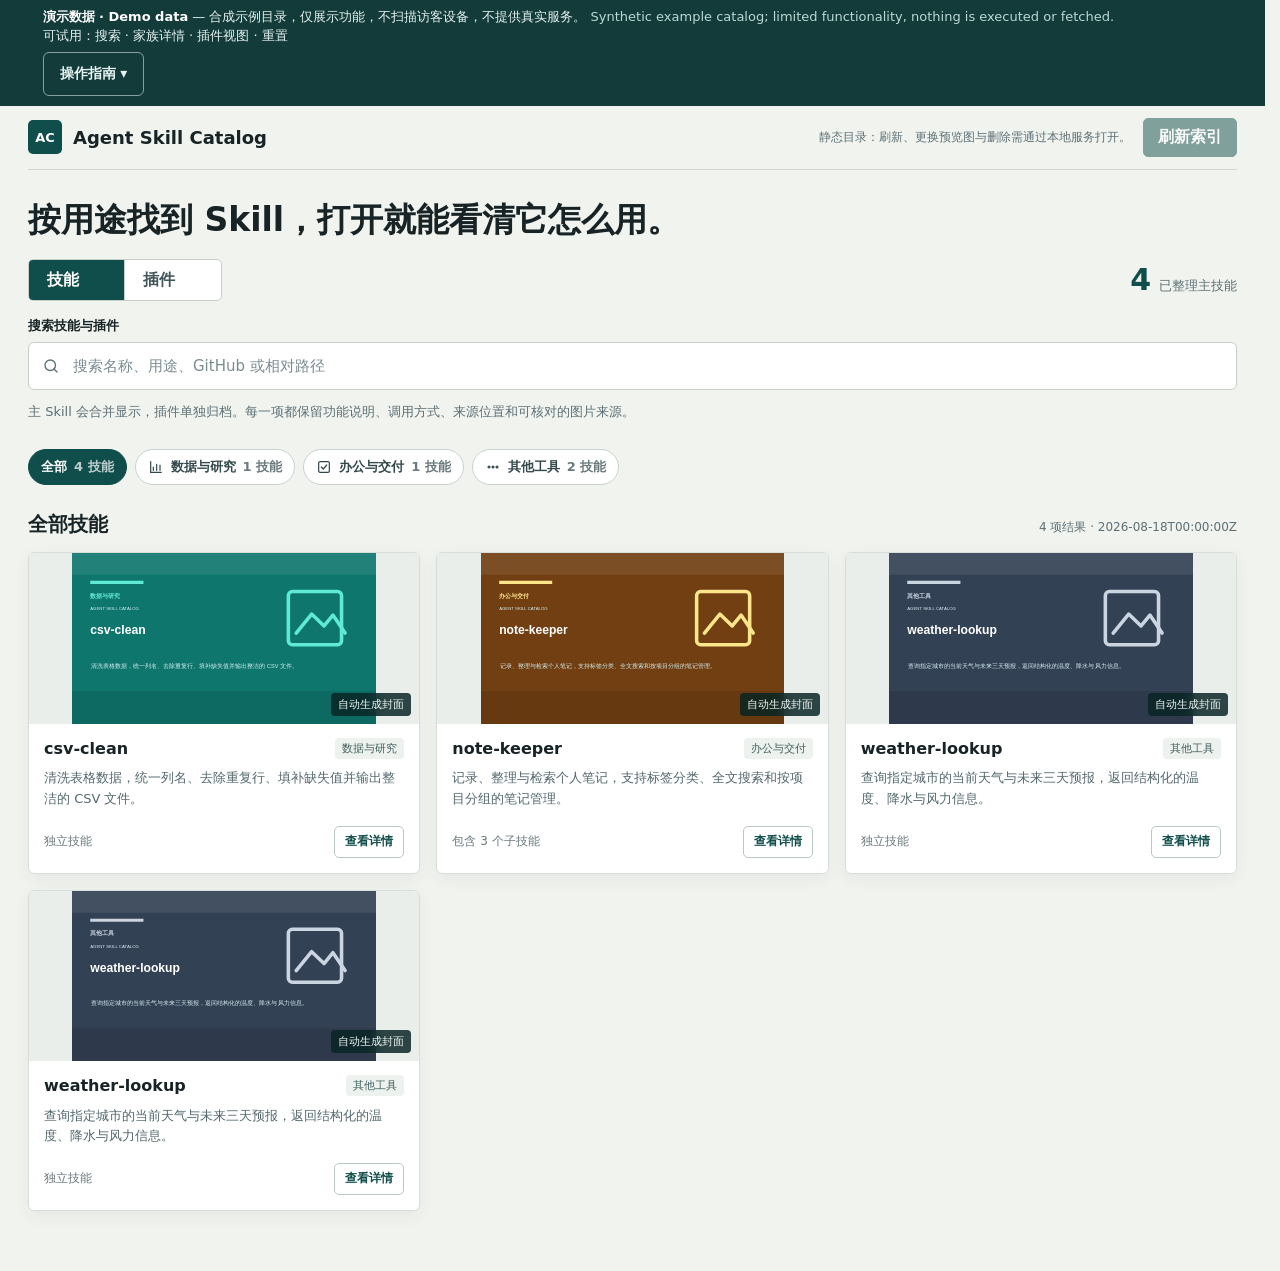
==== commit 5491cccf: "Make catalog covers and demo walkthrough interactive" ====
--- a/docs/demo/index.html
+++ b/docs/demo/index.html
@@ -2,7 +2,7 @@
 <html lang="zh-CN">
 <head>
   <meta charset="utf-8">
-  <meta name="robots" content="noindex"><div class="demo-banner" role="note" style="margin:0;padding:10px 16px;background:#123b3a;color:#e6f2f0;font:14px/1.5 system-ui,sans-serif;text-align:center">演示数据 · Demo data — 合成示例目录，仅展示功能，不扫描访客设备，不提供真实服务。 Synthetic example catalog; limited functionality, nothing is executed or fetched.</div>
+  <meta name="robots" content="noindex"><div class="demo-banner" role="note" aria-label="演示数据说明"><style>.demo-banner{margin:0;padding:8px 16px 10px;background:#123b3a;color:#e6f2f0;font:14px/1.5 system-ui,-apple-system,'Segoe UI','Microsoft YaHei',sans-serif;text-align:left}.demo-banner__row{max-width:1180px;margin:0 auto;display:flex;flex-wrap:wrap;align-items:center;gap:6px 14px;justify-content:space-between}.demo-banner__note{margin:0;font-size:13px;line-height:1.45}.demo-banner__note strong{font-weight:700;color:#fff}.demo-banner__note .demo-banner__en{color:#bcd8d4}.demo-guide__toggle{flex:0 0 auto;min-height:44px;min-width:44px;padding:8px 16px;border:1px solid rgba(230,242,240,.55);border-radius:6px;background:transparent;color:#e6f2f0;font:inherit;font-weight:700;cursor:pointer}.demo-guide__toggle:hover{background:rgba(255,255,255,.08)}.demo-guide__panel{max-width:1180px;margin:8px auto 0;padding:12px 14px;border-radius:8px;background:#fff;color:#1b2a2c;border:1px solid #cfd8d5}.demo-guide__actions{display:flex;flex-wrap:wrap;gap:8px;margin:0 0 10px;padding:0;list-style:none}.demo-action{min-height:44px;min-width:44px;padding:8px 14px;border:0;border-radius:6px;background:#0f766e;color:#fff;font:inherit;font-weight:700;cursor:pointer}.demo-action:hover{background:#0b5d56}.demo-guide__note{margin:6px 0 0;font-size:13px;line-height:1.5;color:#33474a}.demo-guide__note b{color:#123b3a}</style><div class="demo-banner__row"><p class="demo-banner__note"><strong>演示数据 · Demo data</strong> — 合成示例目录，仅展示功能，不扫描访客设备，不提供真实服务。 <span class="demo-banner__en">Synthetic example catalog; limited functionality, nothing is executed or fetched.</span><br>可试用：搜索 · 家族详情 · 插件视图 · 重置</p><button class="demo-guide__toggle" type="button" id="demo-guide-toggle" aria-expanded="false" aria-controls="demo-guide-panel">操作指南 ▾</button></div><div class="demo-guide__panel" id="demo-guide-panel" hidden><ul class="demo-guide__actions"><li><button class="demo-action" type="button" data-demo="search">试试搜索 note-keeper</button></li><li><button class="demo-action" type="button" data-demo="details">看家族详情（note-keeper，3 个技能）</button></li><li><button class="demo-action" type="button" data-demo="plugins">看插件（toolkit）</button></li><li><button class="demo-action" type="button" data-demo="reset">重置演示</button></li></ul><p class="demo-guide__note"><b>说明</b> 点击封面或“查看详情”打开详情；自动封面是按分类生成的占位图，不是图片生成器，也不代表真实项目截图。 静态演示可用：搜索、分类筛选、家族/插件详情、查看自动封面图。 刷新、换图保存、删除需真实本地服务（serve_catalog），静态页不做模拟。</p><p class="demo-guide__note"><b>Note</b> A cover or “查看详情” opens the detail dialog. The auto cover is a per-category placeholder, not an image generator and not a real project screenshot. Works offline: search, category filter, family/plugin detail, cover gallery. Refresh, image save and delete need a real local catalog service and are not simulated here.</p></div></div>
   <meta name="viewport" content="width=device-width,initial-scale=1">
   <meta name="description" content="搜索你已安装的 Agent Skills：可搜索、可查看来源与调用方式的本地 HTML 目录。">
   <title>Agent Skill Catalog</title>
@@ -86,11 +86,22 @@
     .grid { display: grid; grid-template-columns: repeat(auto-fill, minmax(min(100%, 292px), 1fr)); gap: 16px; }
     .card { display: grid; min-width: 0; grid-template-rows: auto 1fr; overflow: hidden; border: 1px solid var(--line); border-radius: var(--radius); background: #fff; box-shadow: 0 5px 16px rgba(29,52,54,.06); transition: transform .2s var(--ease), box-shadow .2s var(--ease), border-color .2s var(--ease); }
     .card:hover { transform: translateY(-2px); border-color: #afc3bc; box-shadow: 0 12px 26px rgba(29,52,54,.12); }
-    .thumb { position: relative; display: grid; aspect-ratio: 16 / 7; place-items: center; overflow: hidden; background: #e9eeeb; }
-    .thumb img { width: 100%; height: 100%; object-fit: contain; transition: transform .38s var(--ease); }
-    .card:hover .thumb img { transform: scale(1.02); }
-    .thumb-link { display: block; color: inherit; }
-    .image-badge { position: absolute; right: 8px; bottom: 8px; max-width: calc(100% - 16px); padding: 4px 7px; border-radius: 4px; color: #f0f7f5; background: rgba(8,36,36,.84); font-size: 11px; overflow-wrap: anywhere; backdrop-filter: blur(6px); }
+    /* Cover opens the detail dialog (public demo has no outbound link on the cover).
+       It keeps the original 16/7 thumb frame. The image is absolutely filled and
+       contained so a wide intrinsic cover can never inflate or crop the card. */
+    .thumb-button { position: relative; display: block; width: 100%; aspect-ratio: 16 / 7; overflow: hidden; padding: 0; border: 0; color: inherit; background: #e9eeeb; cursor: pointer; }
+    .thumb-button img { position: absolute; inset: 0; width: 100%; height: 100%; object-fit: contain; transition: transform .38s var(--ease); }
+    .card:hover .thumb-button img { transform: scale(1.02); }
+    .thumb-button::after { content: ""; position: absolute; inset: 0; border: 0 solid var(--teal); pointer-events: none; transition: border-width .16s var(--ease); }
+    .thumb-button:hover::after, .thumb-button:focus-visible::after { border-width: 3px; }
+    .image-hint { position: absolute; top: 8px; left: 8px; display: inline-flex; align-items: center; gap: 5px; padding: 4px 8px; border-radius: 4px; color: #fff; background: rgba(8,36,36,.86); font-size: 11px; font-weight: 700; opacity: 0; transform: translateY(-3px); transition: opacity .16s var(--ease), transform .16s var(--ease); }
+    .thumb-button:hover .image-hint, .thumb-button:focus-visible .image-hint { opacity: 1; transform: none; }
+    .image-badge { position: absolute; right: 8px; bottom: 8px; z-index: 1; max-width: calc(100% - 16px); padding: 4px 7px; border-radius: 4px; color: #f0f7f5; background: rgba(8,36,36,.84); font-size: 11px; overflow-wrap: anywhere; backdrop-filter: blur(6px); pointer-events: none; }
+    /* Title opens the same detail dialog; the h3 keeps heading semantics while the
+       native button inside carries the click and the accessible name. */
+    .card-top h3 { min-width: 0; margin: 0; font-size: 16px; font-weight: 700; line-height: 1.35; }
+    .card-title { display: block; width: 100%; padding: 0; border: 0; color: var(--ink); background: none; cursor: pointer; font: inherit; font-size: 16px; font-weight: 700; line-height: 1.35; text-align: left; text-decoration: underline; text-decoration-color: transparent; text-decoration-thickness: 2px; text-underline-offset: 3px; transition: text-decoration-color .16s var(--ease), color .16s var(--ease); }
+    .card-title:hover { color: var(--teal); text-decoration-color: currentColor; }
     .card-body { display: flex; min-width: 0; flex-direction: column; padding: 14px 15px 15px; }
     .card-top { display: flex; align-items: flex-start; justify-content: space-between; gap: 10px; }
     .card h3 { min-width: 0; margin: 0; font-size: 16px; line-height: 1.35; overflow-wrap: anywhere; }
@@ -113,11 +124,41 @@
     .close { position: absolute; z-index: 5; top: 12px; right: 12px; display: grid; width: 38px; height: 38px; place-items: center; padding: 0; border: 1px solid #cdd6d2; border-radius: 5px; color: #476064; background: rgba(255,255,255,.94); cursor: pointer; box-shadow: 0 3px 10px rgba(18,41,42,.08); }
     .close:hover { color: var(--green); background: #fff; }
     .gallery { display: grid; gap: 14px; }
+    .gallery-note { margin: 0; padding: 10px 12px; border: 1px solid #cbd6d1; border-radius: 6px; color: var(--muted); background: rgba(255,255,255,.86); font-size: 12px; line-height: 1.55; }
     .gallery figure { margin: 0; overflow: hidden; border: 1px solid #cfd8d3; border-radius: 6px; background: #fff; }
     .gallery a, .gallery div { display: grid; min-height: 200px; place-items: center; background: #f8faf8; }
     .gallery img { display: block; width: 100%; max-height: 460px; object-fit: contain; }
-    .gallery figcaption { display: flex; justify-content: space-between; gap: 10px; padding: 8px 10px; border-top: 1px solid #dbe2de; color: #617277; font-size: 11px; }
+    .gallery figcaption { display: grid; gap: 6px; padding: 8px 10px; border-top: 1px solid #dbe2de; color: #617277; font-size: 11px; }
     .gallery figcaption span { min-width: 0; overflow-wrap: anywhere; }
+    .gallery figcaption .gallery-source { color: #7d8a8d; line-height: 1.5; }
+    /* Whole image is a button that opens the larger view */
+    .zoom-button { position: relative; display: block; width: 100%; min-height: 200px; padding: 0; border: 0; background: #f8faf8; cursor: zoom-in; }
+    .zoom-button img { transition: transform .3s var(--ease); }
+    .zoom-button:hover img { transform: scale(1.02); }
+    .zoom-button::after { content: ""; position: absolute; inset: 0; border: 0 solid var(--teal); pointer-events: none; transition: border-width .16s var(--ease); }
+    .zoom-button:hover::after, .zoom-button:focus-visible::after { border-width: 3px; }
+    .zoom-hint { position: absolute; right: 8px; bottom: 8px; display: inline-flex; align-items: center; gap: 5px; padding: 4px 8px; border-radius: 4px; color: #fff; background: rgba(8,36,36,.86); font-size: 11px; font-weight: 700; opacity: 0; transform: translateY(3px); transition: opacity .16s var(--ease), transform .16s var(--ease); }
+    .zoom-button:hover .zoom-hint, .zoom-button:focus-visible .zoom-hint { opacity: 1; transform: none; }
+    /* Copy invocation */
+    .invocation-head { display: flex; align-items: center; justify-content: space-between; gap: 10px; }
+    .copy { display: inline-flex; flex: none; align-items: center; gap: 6px; min-height: 34px; padding: 6px 11px; border: 1px solid #b9c8c2; border-radius: 5px; color: var(--green); background: #fff; font-size: 12px; font-weight: 700; cursor: pointer; transition: border-color .16s var(--ease), background-color .16s var(--ease); }
+    .copy:hover { border-color: var(--teal); background: #f4f8f6; }
+    .copy-status { min-height: 18px; margin-top: 6px; color: var(--green); font-size: 12px; }
+    /* Offscreen helper textarea for the non-secure / denied clipboard fallback. It lives
+       inside the open dialog because content outside a modal is inert and cannot be
+       selected. The manual variant is revealed so the user can copy with Ctrl+C. */
+    .copy-fallback { position: absolute; width: 1px; height: 1px; padding: 0; border: 0; opacity: 0; }
+    .copy-fallback-manual { position: static; width: 100%; min-height: 64px; margin-top: 8px; padding: 8px 10px; border: 1px solid #c6d0cb; border-radius: 5px; opacity: 1; color: var(--ink); background: #fff; font-size: 13px; line-height: 1.6; white-space: pre-wrap; overflow-wrap: anywhere; }
+    /* Larger view dialog */
+    #lightbox { width: min(1100px, calc(100vw - 2 * var(--gutter))); max-height: calc(100dvh - 2 * var(--gutter)); overflow-y: auto; overscroll-behavior: contain; border-radius: 8px; background: #fff; box-shadow: 0 30px 90px rgba(4,18,20,.42); }
+    .lightbox-body { position: relative; display: grid; gap: 10px; padding: 18px 18px 20px; }
+    #lightbox img { display: block; width: 100%; max-height: 68dvh; object-fit: contain; border-radius: 4px; background: #f8faf8; }
+    .lightbox-close { position: absolute; top: 10px; right: 10px; display: grid; width: 38px; height: 38px; place-items: center; padding: 0; border: 1px solid #cdd6d2; border-radius: 5px; color: #476064; background: rgba(255,255,255,.94); cursor: pointer; }
+    .lightbox-close:hover { color: var(--green); background: #fff; }
+    .lightbox-caption { display: grid; gap: 4px; padding-right: 46px; color: var(--muted); font-size: 12px; line-height: 1.55; }
+    .lightbox-caption strong { color: var(--ink); font-size: 14px; overflow-wrap: anywhere; }
+    .lightbox-caption span { overflow-wrap: anywhere; }
+    .lightbox-caption .lightbox-source { color: #7d8a8d; }
     .media-tools { margin-top: 16px; padding: 14px; border: 1px solid #cbd6d1; border-radius: 6px; background: rgba(255,255,255,.86); }
     .media-tools h3 { margin: 0 0 6px; font-size: 14px; }
     .media-tools p { margin: 0 0 12px; color: var(--muted); font-size: 12px; line-height: 1.55; }
@@ -182,8 +223,12 @@
       .overview { gap: 7px; }
       .button { min-height: 44px; }
       .category-chip { min-height: 44px; }
+      .card-title { min-height: 44px; }
       .card-actions .button { min-height: 44px; }
+      .copy { min-height: 44px; }
       .close { width: 44px; height: 44px; }
+      .lightbox-close { width: 44px; height: 44px; }
+      #lightbox { width: 100vw; max-height: 100dvh; border-radius: 0; }
     }
     @media (max-width: 360px) {
       .card-actions { width: 100%; }
@@ -239,7 +284,7 @@
       <section class="detail-content" id="detail-content">
         <header class="detail-heading"><span class="tag" id="detail-tag"></span><h2 id="detail-name"></h2><p class="detail-summary" id="detail-description"></p></header>
         <section id="github-panel" hidden><div class="section-label">GitHub 仓库</div><a class="github" id="detail-github" target="_blank" rel="noreferrer"></a></section>
-        <div class="section-label">调用方式</div><div class="code" id="detail-invocation"></div>
+        <div class="section-label">调用方式</div><div class="invocation-head"><div class="code" id="detail-invocation"></div><button class="copy" id="copy-invocation" type="button"><svg width="15" height="15" viewBox="0 0 24 24" fill="none" stroke="currentColor" stroke-width="1.8" stroke-linecap="round" stroke-linejoin="round" aria-hidden="true"><rect x="9" y="9" width="11" height="11" rx="2"/><path d="M5 15V5a2 2 0 0 1 2-2h10"/></svg>复制调用</button></div><span class="copy-status" id="copy-status" role="status" aria-live="polite"></span>
         <section id="subskills-panel"><div class="section-label" id="subskills-label"></div><div class="subskills" id="detail-subskills"></div></section>
         <div class="section-label">来源位置</div><div class="code" id="detail-locations"></div>
         <div class="section-label">整理依据</div><section class="detail-evidence" id="detail-evidence"></section>
@@ -250,6 +295,15 @@
 
   <dialog id="delete-confirm" aria-labelledby="delete-title">
     <form class="confirm-body" method="dialog" id="delete-form"><h2 id="delete-title">确认删除 Skill</h2><p>请输入完整 Skill 名称 <strong id="delete-name"></strong>。此操作会删除它的整个顶层目录。</p><label>Skill 名称<input id="delete-input" autocomplete="off" spellcheck="false"></label><div class="confirm-status" id="delete-status" role="status" aria-live="polite"></div><div class="confirm-actions"><button class="button" id="delete-cancel" type="button">取消</button><button class="button danger" id="delete-submit" type="submit" disabled>永久删除</button></div></form>
+  </dialog>
+
+  <!-- Larger image view: one reused native dialog, Escape / close button / focus return -->
+  <dialog id="lightbox" aria-labelledby="lightbox-name">
+    <div class="lightbox-body">
+      <button class="lightbox-close" id="lightbox-close" type="button" title="关闭大图" aria-label="关闭大图"><svg width="18" height="18" viewBox="0 0 24 24" fill="none" stroke="currentColor" stroke-width="1.9" stroke-linecap="round" aria-hidden="true"><path d="M6 6l12 12M18 6L6 18"/></svg></button>
+      <img id="lightbox-img" src="" alt="">
+      <figcaption class="lightbox-caption" id="lightbox-caption"><strong id="lightbox-name"></strong><span id="lightbox-label"></span><span class="lightbox-source" id="lightbox-source"></span></figcaption>
+    </div>
   </dialog>
 
   <script>
@@ -274,8 +328,14 @@
     const recordText=record=>[record.name,record.description,record.invocation,...(record.locations||[]),record.github?.url,...recordSkills(record).flatMap(item=>[item.name,item.description,item.relative_path,item.github?.url])].join(' ').toLowerCase();
     const filtered=()=>records().filter(record=>(state.category==='all'||record.category===state.category)&&(!state.query||recordText(record).includes(state.query)));
     const imageLabel=image=>image?.status==='curated-local'?'人工预览图':image?.status==='github-repository'?'GitHub 项目图片':image?.status==='github-social-preview'?'GitHub 仓库封面':image?.status==='verified-local'?'Skill 自带图片':image?.status==='remote-metadata'?'远程图片信息':'自动生成封面';
-    function preview(record){const image=record.image||{};const picture=`<div class="thumb"><img src="${escapeHtml(image.value||'')}" alt="${escapeHtml(record.name)} 的预览图"><span class="image-badge">${escapeHtml(imageLabel(image))}</span></div>`;return record.github?.url?`<a class="thumb-link" href="${escapeHtml(record.github.url)}" target="_blank" rel="noreferrer" title="打开 GitHub 仓库">${picture}</a>`:picture}
-    function card(record){const skillCount=(record.skill_ids||[]).length;const countText=state.mode==='plugins'?`携带 ${skillCount} 个技能`:(skillCount>1?`包含 ${skillCount} 个子技能`:'独立技能');const imageAction=SERVER_MODE?`<button class="button" type="button" data-image-record="${escapeHtml(record.id)}">换图</button>`:'';return `<article class="card">${preview(record)}<div class="card-body"><div class="card-top"><h3>${escapeHtml(record.name)}</h3><span class="tag">${escapeHtml(labels[record.category]||record.category)}</span></div><p class="card-description">${escapeHtml(record.description)}</p><div class="card-meta"><span class="card-count">${countText}</span><div class="card-actions"><button class="button" type="button" data-record="${escapeHtml(record.id)}">查看详情</button>${imageAction}</div></div></div></article>`}
+    const ZOOM_ICON='<svg width="14" height="14" viewBox="0 0 24 24" fill="none" stroke="currentColor" stroke-width="1.8" stroke-linecap="round" stroke-linejoin="round" aria-hidden="true"><circle cx="11" cy="11" r="7"/><path d="M20 20l-3.6-3.6M11 8v6M8 11h6"/></svg>';
+    const COPY_ICON='<svg width="15" height="15" viewBox="0 0 24 24" fill="none" stroke="currentColor" stroke-width="1.8" stroke-linecap="round" stroke-linejoin="round" aria-hidden="true"><rect x="9" y="9" width="11" height="11" rx="2"/><path d="M5 15V5a2 2 0 0 1 2-2h10"/></svg>';
+    // The cover is one native button that opens the detail dialog. Its accessible name
+    // already says "查看详情", so the visible provenance badge is aria-hidden (not a nested
+    // interactive element) and stays a plain span. GitHub stays on an explicit link inside
+    // the detail dialog, never overloaded onto the cover.
+    function preview(record){const image=record.image||{};const name=escapeHtml(record.name);return `<button class="thumb-button" type="button" data-record="${escapeHtml(record.id)}" aria-label="查看 ${name} 详情"><img src="${escapeHtml(image.value||'')}" alt="${name} 的预览图"><span class="image-hint">${ZOOM_ICON}查看详情</span><span class="image-badge" aria-hidden="true">${escapeHtml(imageLabel(image))}</span></button>`}
+    function card(record){const skillCount=(record.skill_ids||[]).length;const countText=state.mode==='plugins'?`携带 ${skillCount} 个技能`:(skillCount>1?`包含 ${skillCount} 个子技能`:'独立技能');const name=escapeHtml(record.name);const imageAction=SERVER_MODE?`<button class="button" type="button" data-image-record="${escapeHtml(record.id)}">换图</button>`:'';return `<article class="card">${preview(record)}<div class="card-body"><div class="card-top"><h3><button class="card-title" type="button" data-record="${escapeHtml(record.id)}">${name}</button></h3><span class="tag">${escapeHtml(labels[record.category]||record.category)}</span></div><p class="card-description">${escapeHtml(record.description)}</p><div class="card-meta"><span class="card-count">${countText}</span><div class="card-actions"><button class="button" type="button" data-record="${escapeHtml(record.id)}">查看详情</button>${imageAction}</div></div></div></article>`}
     const categoryIcons={
       visual:'<rect x="3" y="4" width="18" height="16" rx="2"/><circle cx="8.5" cy="9.5" r="1.6"/><path d="M4 17l4.5-5 3.5 4 3-3 5 5"/>',
       video:'<rect x="3" y="5" width="12" height="14" rx="2"/><path d="M15 10l6-3v10l-6-3z"/>',
@@ -293,12 +353,16 @@
     };
     const iconSvg=(id,size=16)=>`<svg width="${size}" height="${size}" viewBox="0 0 24 24" fill="none" stroke="currentColor" stroke-width="1.8" stroke-linecap="round" stroke-linejoin="round" aria-hidden="true">${categoryIcons[id]||categoryIcons.other}</svg>`;
     function renderOverview(){const counts=records().reduce((out,item)=>(out[item.category]=(out[item.category]||0)+1,out),{});const unit=state.mode==='plugins'?'插件':'技能';const entries=[['all','全部',records().length],...Object.keys(labels).filter(id=>counts[id]).map(id=>[id,labels[id],counts[id]])];$('#overview').innerHTML=entries.map(([id,label,count])=>`<button class="category-chip ${state.category===id?'active':''}" data-category="${escapeHtml(id)}" type="button">${id==='all'?'':iconSvg(id)}${escapeHtml(label)}<span class="count">${count} ${unit}</span></button>`).join('')}
-    function render(){const items=filtered();$('#total').textContent=records().length;$('#stat-label').textContent=state.mode==='plugins'?'已整理插件':'已整理主技能';$('#result-title').textContent=state.category==='all'?(state.mode==='plugins'?'全部插件':'全部技能'):(labels[state.category]||state.category);$('#count').textContent=`${items.length} 项结果 · ${data.generated_at||'尚未生成'}`;renderOverview();$('#list').innerHTML=items.length?items.map(card).join(''):'<div class="empty">没有找到匹配的 Skill 或插件。</div>';document.querySelectorAll('[data-category]').forEach(button=>button.addEventListener('click',()=>{state.category=button.dataset.category;render()}));document.querySelectorAll('[data-record]').forEach(button=>button.addEventListener('click',()=>openRecord(button.dataset.record)));document.querySelectorAll('[data-image-record]').forEach(button=>button.addEventListener('click',()=>openRecord(button.dataset.imageRecord,true)))}
+    function render(){const items=filtered();$('#total').textContent=records().length;$('#stat-label').textContent=state.mode==='plugins'?'已整理插件':'已整理主技能';$('#result-title').textContent=state.category==='all'?(state.mode==='plugins'?'全部插件':'全部技能'):(labels[state.category]||state.category);$('#count').textContent=`${items.length} 项结果 · ${data.generated_at||'尚未生成'}`;renderOverview();$('#list').innerHTML=items.length?items.map(card).join(''):'<div class="empty">没有找到匹配的 Skill 或插件。</div>';document.querySelectorAll('[data-category]').forEach(button=>button.addEventListener('click',()=>{state.category=button.dataset.category;render()}))}
+    // Delegated so cover / title / detail buttons and the editor shortcut all work
+    // after every re-render without rebinding per-card listeners.
+    $('#list').addEventListener('click',event=>{const trigger=event.target.closest('[data-record],[data-image-record]');if(!trigger)return;if(trigger.dataset.imageRecord)openRecord(trigger.dataset.imageRecord,true);else openRecord(trigger.dataset.record)});
     function lockBackground(){if(document.body.classList.contains('modal-locked'))return;lockedScrollY=window.scrollY;document.body.style.position='fixed';document.body.style.top=`-${lockedScrollY}px`;document.body.style.width='100%';document.body.classList.add('modal-locked')}
     function unlockBackground(){if(!document.body.classList.contains('modal-locked'))return;document.body.classList.remove('modal-locked');document.body.style.position='';document.body.style.top='';document.body.style.width='';const restore=()=>window.scrollTo(0,lockedScrollY);requestAnimationFrame(()=>{restore();requestAnimationFrame(restore)})}
     function uniqueGallery(record){const entries=[{name:record.name,image:record.image,github:record.github?.url},...recordSkills(record).map(item=>({name:item.name,image:item.image,github:item.github?.url}))];const seen=new Set();return entries.filter(entry=>{const value=entry.image?.value||'';if(!value||seen.has(value))return false;seen.add(value);return true})}
     function canDelete(record){if(!SERVER_MODE)return false;const skills=recordSkills(record);const item=primarySkill(record);return state.mode==='skills'&&skills.length===1&&item?.allow_delete===true&&item?.family_size===1}
-    function openRecord(id,focusImage=false){const record=records().find(entry=>entry.id===id);if(!record)return;lastFocus=document.activeElement;activeRecord=record;selectedImage=null;const skills=recordSkills(record);const image=record.image||{};$('#image-file').value='';$('#image-save').disabled=true;$('#image-remove').hidden=image.status!=='curated-local';$('#image-editor-status').textContent='';const gallery=uniqueGallery(record);$('#detail-gallery').innerHTML=gallery.map((entry,index)=>`<figure>${entry.github?`<a href="${escapeHtml(entry.github)}" target="_blank" rel="noreferrer" title="打开 GitHub 仓库">`: '<div>'}<img src="${escapeHtml(entry.image.value)}" alt="${escapeHtml(entry.name)} 的项目图片">${entry.github?'</a>':'</div>'}<figcaption><span>${escapeHtml(index===0?record.name:entry.name)}</span><span>${escapeHtml(imageLabel(entry.image))}</span></figcaption></figure>`).join('');$('#detail-tag').textContent=labels[record.category]||record.category;$('#detail-name').textContent=state.mode==='plugins'?`${record.name} 插件`:record.name;$('#detail-description').textContent=record.description;$('#detail-invocation').textContent=record.invocation;$('#detail-locations').textContent=(record.locations||[]).join('\n');const github=record.github?.url;$('#github-panel').hidden=!github;if(github){$('#detail-github').href=github;$('#detail-github').textContent=github}$('#subskills-label').textContent=state.mode==='plugins'?`插件携带技能（${skills.length}）`:(skills.length>1?`包含的子技能（${skills.length}）`:'技能说明');$('#detail-subskills').innerHTML=skills.map(item=>`<article class="subskill"><strong>${escapeHtml(item.name)}</strong><span class="tag">${escapeHtml(labels[item.category]||item.category)}</span><p>${escapeHtml(item.description)}</p><p>调用：${escapeHtml(item.invocation)}</p></article>`).join('');$('#detail-evidence').innerHTML=`<div><strong>分类依据</strong>${escapeHtml(record.category_tie_reason||record.category_tie_break||'未说明')}</div><div><strong>分类置信度</strong>${Math.round(Number(record.confidence||0)*100)}%</div><div><strong>图片状态</strong>${escapeHtml(imageLabel(image))}</div><div><strong>图片来源</strong>${escapeHtml(image.source||'unknown')}</div>`;$('#danger-zone').hidden=!canDelete(record);lockBackground();$('#detail').showModal();$('#detail-media').scrollTop=0;$('#detail-content').scrollTop=0;$('#close').focus({preventScroll:true});if(focusImage)requestAnimationFrame(()=>{$('#detail-media').scrollTop=$('#image-editor').offsetTop-20;$('#image-editor').focus({preventScroll:true})})}
+    function galleryCaption(image){return image?.status==='remote-metadata'?'来源：仅记录远程图片元信息，尚未抓取或核验实际图片。':image?.status==='github-repository'||image?.status==='github-social-preview'?'来源：GitHub 项目页面抓取的公开图片。':image?.status==='curated-local'||image?.status==='verified-local'?'来源：Skill 作者或整理者提供的人工图片。':'说明：这张封面是按技能分类生成的示意图，不代表技能的实际界面截图，也不是图片生成操作的结果。'}
+    function openRecord(id,focusImage=false){const record=records().find(entry=>entry.id===id);if(!record)return;lastFocus=document.activeElement;activeRecord=record;selectedImage=null;const skills=recordSkills(record);const image=record.image||{};$('#image-file').value='';$('#image-save').disabled=true;$('#image-remove').hidden=image.status!=='curated-local';$('#image-editor-status').textContent='';$('#copy-status').textContent='';cleanupCopyFallback();const gallery=uniqueGallery(record);const generated=gallery.some(entry=>!(entry.image&&['github-repository','github-social-preview','remote-metadata','curated-local','verified-local'].includes(entry.image.status)));$('#detail-gallery').innerHTML=gallery.map((entry,index)=>{const caption=galleryCaption(entry.image);return `<figure><button class="zoom-button" type="button" data-zoom="${index}" aria-label="放大查看 ${escapeHtml(entry.name)} 的图片"><img src="${escapeHtml(entry.image.value)}" alt="${escapeHtml(entry.name)} 的项目图片"><span class="zoom-hint">${ZOOM_ICON}放大查看</span></button><figcaption><span>${escapeHtml(index===0?record.name:entry.name)} · ${escapeHtml(imageLabel(entry.image))}</span><span class="gallery-source">${escapeHtml(caption)}</span>${entry.github?`<a class="github" href="${escapeHtml(entry.github)}" target="_blank" rel="noreferrer">打开来源仓库</a>`:''}</figcaption></figure>`}).join('')+(generated?'<p class="gallery-note">带“自动生成封面”的图片是按分类生成的示意图，不是技能的真实截图；其余图片来自 GitHub 或人工提供。</p>':'');$('#detail-tag').textContent=labels[record.category]||record.category;$('#detail-name').textContent=state.mode==='plugins'?`${record.name} 插件`:record.name;$('#detail-description').textContent=record.description;$('#detail-invocation').textContent=record.invocation;$('#detail-locations').textContent=(record.locations||[]).join('\n');const github=record.github?.url;$('#github-panel').hidden=!github;if(github){$('#detail-github').href=github;$('#detail-github').textContent=github}$('#subskills-label').textContent=state.mode==='plugins'?`插件携带技能（${skills.length}）`:(skills.length>1?`包含的子技能（${skills.length}）`:'技能说明');$('#detail-subskills').innerHTML=skills.map(item=>`<article class="subskill"><strong>${escapeHtml(item.name)}</strong><span class="tag">${escapeHtml(labels[item.category]||item.category)}</span><p>${escapeHtml(item.description)}</p><p>调用：${escapeHtml(item.invocation)}</p></article>`).join('');$('#detail-evidence').innerHTML=`<div><strong>分类依据</strong>${escapeHtml(record.category_tie_reason||record.category_tie_break||'未说明')}</div><div><strong>分类置信度</strong>${Math.round(Number(record.confidence||0)*100)}%</div><div><strong>图片状态</strong>${escapeHtml(imageLabel(image))}</div><div><strong>图片来源</strong>${escapeHtml(image.source||'unknown')}</div>`;$('#danger-zone').hidden=!canDelete(record);lockBackground();$('#detail').showModal();$('#detail-media').scrollTop=0;$('#detail-content').scrollTop=0;$('#close').focus({preventScroll:true});if(focusImage)requestAnimationFrame(()=>{$('#detail-media').scrollTop=$('#image-editor').offsetTop-20;$('#image-editor').focus({preventScroll:true})})}
     function closeDetail(){if($('#delete-confirm').open)$('#delete-confirm').close();if($('#detail').open)$('#detail').close()}
     function applyStaticMode(){const refresh=$('#refresh');refresh.disabled=true;refresh.title='静态目录：刷新需通过本地服务 (serve_catalog) 打开';$('#status').textContent='静态目录：刷新、更换预览图与删除需通过本地服务打开。';$('#image-editor').hidden=true}
     function applyServerMode(){if(SERVER_MODE)return;SERVER_MODE=true;const refresh=$('#refresh');refresh.disabled=false;refresh.title='';$('#status').textContent='';$('#image-editor').hidden=false;render()}
@@ -308,6 +372,19 @@
     $('#close').addEventListener('click',closeDetail);
     $('#detail').addEventListener('cancel',event=>{event.preventDefault();closeDetail()});
     $('#detail').addEventListener('close',()=>{unlockBackground();activeRecord=null;if(lastFocus&&typeof lastFocus.focus==='function')lastFocus.focus({preventScroll:true})});
+    // Gallery zoom: the whole image is a button that opens the reused lightbox dialog.
+    let lightboxReturn=null;
+    $('#detail-gallery').addEventListener('click',event=>{const trigger=event.target.closest('[data-zoom]');if(!trigger||!activeRecord)return;const entries=uniqueGallery(activeRecord);const entry=entries[Number(trigger.dataset.zoom)];if(!entry)return;lightboxReturn=trigger;$('#lightbox-img').src=entry.image.value;$('#lightbox-img').alt=`${entry.name} 的大图`;$('#lightbox-name').textContent=entry.name;$('#lightbox-label').textContent=imageLabel(entry.image);$('#lightbox-source').textContent=galleryCaption(entry.image);$('#lightbox').showModal();$('#lightbox-close').focus({preventScroll:true})});
+    $('#lightbox').addEventListener('close',()=>{$('#lightbox-img').removeAttribute('src');if(lightboxReturn&&typeof lightboxReturn.focus==='function')lightboxReturn.focus({preventScroll:true});lightboxReturn=null});
+    $('#lightbox-close').addEventListener('click',()=>$('#lightbox').close());
+    // Copy invocation. The async clipboard API is tried first; when it is unavailable OR
+    // rejects (denied permission, file://), a helper textarea inside the open dialog is
+    // attempted as a user-gesture fallback. Success is only reported for a real copy; if
+    // both programmatic paths fail the text is revealed and selected so the user can copy
+    // it manually, and the status says so instead of claiming success.
+    function copyViaTextarea(text){const dialog=$('#detail');if(!dialog||!dialog.open)return false;const area=document.createElement('textarea');area.className='copy-fallback';area.value=text;area.setAttribute('readonly','');area.setAttribute('aria-hidden','true');dialog.appendChild(area);const previous=document.activeElement;area.focus();area.select();let ok=false;try{ok=document.execCommand('copy')}catch(error){ok=false}if(ok){area.remove();if(previous&&typeof previous.focus==='function')previous.focus({preventScroll:true});return true}area.classList.add('copy-fallback-manual');area.focus();area.select();return false}
+    function cleanupCopyFallback(){document.querySelectorAll('.copy-fallback').forEach(area=>area.remove())}
+    $('#copy-invocation').addEventListener('click',async()=>{const text=activeRecord?String(activeRecord.invocation||''):'',status=$('#copy-status');if(!text){status.textContent='这项没有可复制的调用方式。';return}cleanupCopyFallback();status.textContent='正在复制…';let copied=false;try{if(navigator.clipboard&&window.isSecureContext){await navigator.clipboard.writeText(text);copied=true}}catch(error){copied=false}if(!copied)copied=copyViaTextarea(text);if(copied){cleanupCopyFallback();status.textContent='已复制调用方式。'}else{status.textContent='复制失败，已选中调用方式文本，请按 Ctrl+C 手动复制。'}});
     $('#refresh').addEventListener('click',async()=>{const button=$('#refresh'),status=$('#status');button.disabled=true;status.textContent='正在重新扫描并整理目录…';try{const response=await fetch('/api/refresh',{method:'POST'});const payload=await response.json().catch(()=>({}));if(!response.ok)throw new Error(payload.details||payload.error||'刷新失败');location.reload()}catch(error){status.textContent=`无法刷新：${error.message||'请通过本地服务打开页面'}`;button.disabled=false}});
     $('#image-file').addEventListener('change',event=>{const file=event.target.files?.[0]||null;selectedImage=file;if(!file){$('#image-save').disabled=true;$('#image-editor-status').textContent='';return}if(file.size>2*1024*1024){selectedImage=null;$('#image-save').disabled=true;$('#image-editor-status').textContent='图片不能超过 2 MiB。';return}$('#image-save').disabled=false;$('#image-editor-status').textContent=`已选择：${file.name}`});
     $('#image-save').addEventListener('click',async()=>{if(!activeRecord||!selectedImage)return;const button=$('#image-save'),status=$('#image-editor-status'),item=primarySkill(activeRecord);button.disabled=true;status.textContent='正在保存并刷新目录…';try{const response=await fetch('/api/image',{method:'POST',headers:{'Content-Type':selectedImage.type||'application/octet-stream','X-Catalog-Skill-Name':item.name,'X-Catalog-Relative-Path':item.relative_path},body:selectedImage});const payload=await response.json().catch(()=>({}));if(!response.ok)throw new Error(payload.error||'保存失败');location.reload()}catch(error){status.textContent=`无法保存：${error.message||'请通过本地服务打开页面'}`;button.disabled=false}});
@@ -321,5 +398,61 @@
     render();
     probeServerMode();
   </script>
-</body>
+<script>
+  (function(){
+    var panel=document.getElementById('demo-guide-panel');
+    var toggle=document.getElementById('demo-guide-toggle');
+    function setMode(mode){
+      var tab=document.querySelector('[data-mode="'+mode+'"]');
+      if(tab&&!(tab.classList.contains('active')))tab.click();
+    }
+    function clearSearch(){
+      var input=document.getElementById('search');
+      if(input&&input.value){input.value='';input.dispatchEvent(new Event('input',{bubbles:true}))}
+    }
+    function closeDetail(){
+      var dialog=document.getElementById('detail');
+      if(dialog&&dialog.open&&typeof dialog.close==='function')dialog.close();
+    }
+    function reset(){
+      closeDetail();clearSearch();setMode('skills');
+      var all=document.querySelector('[data-category="all"]');
+      if(all&&!(all.classList.contains('active')))all.click();
+    }
+    function clickRecord(id){
+      if(!id)return false;
+      var button=document.querySelector('[data-record="'+id+'"]');
+      if(button){button.click();return true}
+      return false;
+    }
+    var actions={
+      search:function(){reset();setMode('skills');
+        var input=document.getElementById('search');
+        if(input){input.value="note-keeper";input.dispatchEvent(new Event('input',{bubbles:true}))}},
+      details:function(){reset();setMode('skills');
+        if(!clickRecord("family:\u4e2a\u4eba\u6280\u80fd\u793a\u4f8b:family:note-keeper")){var input=document.getElementById('search');
+          if(input){input.value="note-keeper";input.dispatchEvent(new Event('input',{bubbles:true}))}}},
+      plugins:function(){reset();setMode('plugins')},
+      reset:function(){reset()}
+    };
+    if(panel&&!panel.dataset.demoWired){
+      panel.dataset.demoWired='1';
+      panel.addEventListener('click',function(event){
+        var button=event.target.closest('[data-demo]');
+        if(!button)return;
+        var action=actions[button.getAttribute('data-demo')];
+        if(action)action();
+      });
+    }
+    if(toggle&&!toggle.dataset.demoWired){
+      toggle.dataset.demoWired='1';
+      toggle.addEventListener('click',function(){
+        var open=toggle.getAttribute('aria-expanded')==='true';
+        toggle.setAttribute('aria-expanded',open?'false':'true');
+        if(panel)panel.hidden=open;
+        toggle.textContent=open?'操作指南 ▾':'收起指南 ▴';
+      });
+    }
+  })();
+  </script></body>
 </html>
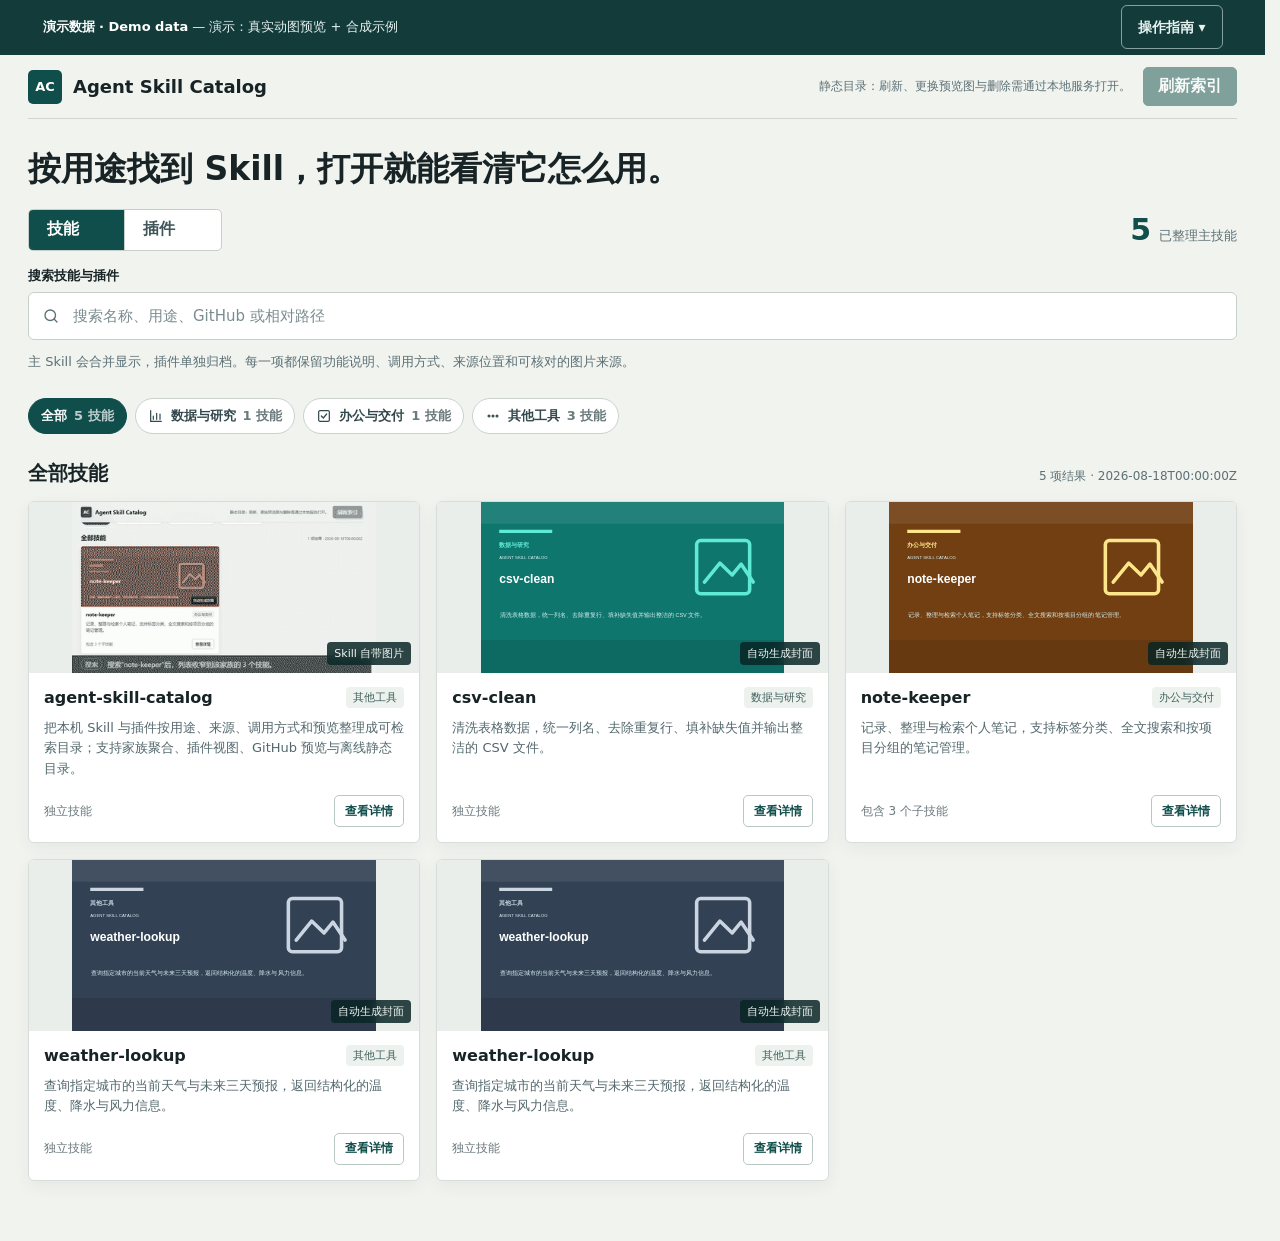
==== commit 958564d6: "Release v0.4.0 with animated preview showcase and offline task guides" ====
--- a/docs/demo/index.html
+++ b/docs/demo/index.html
@@ -2,7 +2,7 @@
 <html lang="zh-CN">
 <head>
   <meta charset="utf-8">
-  <meta name="robots" content="noindex"><div class="demo-banner" role="note" aria-label="演示数据说明"><style>.demo-banner{margin:0;padding:8px 16px 10px;background:#123b3a;color:#e6f2f0;font:14px/1.5 system-ui,-apple-system,'Segoe UI','Microsoft YaHei',sans-serif;text-align:left}.demo-banner__row{max-width:1180px;margin:0 auto;display:flex;flex-wrap:wrap;align-items:center;gap:6px 14px;justify-content:space-between}.demo-banner__note{margin:0;font-size:13px;line-height:1.45}.demo-banner__note strong{font-weight:700;color:#fff}.demo-banner__note .demo-banner__en{color:#bcd8d4}.demo-guide__toggle{flex:0 0 auto;min-height:44px;min-width:44px;padding:8px 16px;border:1px solid rgba(230,242,240,.55);border-radius:6px;background:transparent;color:#e6f2f0;font:inherit;font-weight:700;cursor:pointer}.demo-guide__toggle:hover{background:rgba(255,255,255,.08)}.demo-guide__panel{max-width:1180px;margin:8px auto 0;padding:12px 14px;border-radius:8px;background:#fff;color:#1b2a2c;border:1px solid #cfd8d5}.demo-guide__actions{display:flex;flex-wrap:wrap;gap:8px;margin:0 0 10px;padding:0;list-style:none}.demo-action{min-height:44px;min-width:44px;padding:8px 14px;border:0;border-radius:6px;background:#0f766e;color:#fff;font:inherit;font-weight:700;cursor:pointer}.demo-action:hover{background:#0b5d56}.demo-guide__note{margin:6px 0 0;font-size:13px;line-height:1.5;color:#33474a}.demo-guide__note b{color:#123b3a}</style><div class="demo-banner__row"><p class="demo-banner__note"><strong>演示数据 · Demo data</strong> — 合成示例目录，仅展示功能，不扫描访客设备，不提供真实服务。 <span class="demo-banner__en">Synthetic example catalog; limited functionality, nothing is executed or fetched.</span><br>可试用：搜索 · 家族详情 · 插件视图 · 重置</p><button class="demo-guide__toggle" type="button" id="demo-guide-toggle" aria-expanded="false" aria-controls="demo-guide-panel">操作指南 ▾</button></div><div class="demo-guide__panel" id="demo-guide-panel" hidden><ul class="demo-guide__actions"><li><button class="demo-action" type="button" data-demo="search">试试搜索 note-keeper</button></li><li><button class="demo-action" type="button" data-demo="details">看家族详情（note-keeper，3 个技能）</button></li><li><button class="demo-action" type="button" data-demo="plugins">看插件（toolkit）</button></li><li><button class="demo-action" type="button" data-demo="reset">重置演示</button></li></ul><p class="demo-guide__note"><b>说明</b> 点击封面或“查看详情”打开详情；自动封面是按分类生成的占位图，不是图片生成器，也不代表真实项目截图。 静态演示可用：搜索、分类筛选、家族/插件详情、查看自动封面图。 刷新、换图保存、删除需真实本地服务（serve_catalog），静态页不做模拟。</p><p class="demo-guide__note"><b>Note</b> A cover or “查看详情” opens the detail dialog. The auto cover is a per-category placeholder, not an image generator and not a real project screenshot. Works offline: search, category filter, family/plugin detail, cover gallery. Refresh, image save and delete need a real local catalog service and are not simulated here.</p></div></div>
+  <meta name="robots" content="noindex"><div class="demo-banner" role="note" aria-label="演示数据说明"><style>.demo-banner{margin:0;padding:5px 16px 6px;background:#123b3a;color:#e6f2f0;font:14px/1.5 system-ui,-apple-system,'Segoe UI','Microsoft YaHei',sans-serif;text-align:left}.demo-banner__row{max-width:1180px;margin:0 auto;display:flex;flex-wrap:wrap;align-items:center;gap:6px 14px;justify-content:space-between}.demo-banner__note{margin:0;font-size:13px;line-height:1.45}.demo-banner__note strong{font-weight:700;color:#fff}.demo-banner__note .demo-banner__en{color:#bcd8d4}.demo-guide__toggle{flex:0 0 auto;min-height:44px;min-width:44px;padding:8px 16px;border:1px solid rgba(230,242,240,.55);border-radius:6px;background:transparent;color:#e6f2f0;font:inherit;font-weight:700;cursor:pointer}.demo-guide__toggle:hover{background:rgba(255,255,255,.08)}.demo-guide__panel{max-width:1180px;margin:8px auto 0;padding:12px 14px;border-radius:8px;background:#fff;color:#1b2a2c;border:1px solid #cfd8d5}.demo-guide__actions{display:flex;flex-wrap:wrap;gap:8px;margin:0 0 10px;padding:0;list-style:none}.demo-action{min-height:44px;min-width:44px;padding:8px 14px;border:0;border-radius:6px;background:#0f766e;color:#fff;font:inherit;font-weight:700;cursor:pointer}.demo-action:hover{background:#0b5d56}.demo-guide__note{margin:6px 0 0;font-size:13px;line-height:1.5;color:#33474a}.demo-guide__note b{color:#123b3a}</style><div class="demo-banner__row"><p class="demo-banner__note"><strong>演示数据 · Demo data</strong> — 演示：真实动图预览 + 合成示例</p><button class="demo-guide__toggle" type="button" id="demo-guide-toggle" aria-expanded="false" aria-controls="demo-guide-panel">操作指南 ▾</button></div><div class="demo-guide__panel" id="demo-guide-panel" hidden><ul class="demo-guide__actions"><li><button class="demo-action" type="button" data-demo="search">试试搜索 note-keeper</button></li><li><button class="demo-action" type="button" data-demo="details">看家族详情（note-keeper，3 个技能）</button></li><li><button class="demo-action" type="button" data-demo="plugins">看插件（toolkit）</button></li><li><button class="demo-action" type="button" data-demo="reset">重置演示</button></li></ul><p class="demo-guide__note"><b>演示数据 · Demo data</b> — 演示目录：一条真实项目动画预览 + 其余合成示例记录；仅展示功能，不扫描访客设备，不提供真实服务。 <span class="demo-banner__en">Demo catalog: one real project animated preview + synthetic example records; limited functionality, nothing is executed or fetched.</span></p><p class="demo-guide__note"><b>说明</b> 点击封面或“查看详情”打开详情；自动封面是按分类生成的占位图，不是图片生成器，也不代表真实项目截图。 静态演示可用：搜索、分类筛选、家族/插件详情、查看自动封面图。 刷新、换图保存、删除需真实本地服务（serve_catalog），静态页不做模拟。</p><p class="demo-guide__note"><b>Note</b> A cover or “查看详情” opens the detail dialog. The auto cover is a per-category placeholder, not an image generator and not a real project screenshot. Works offline: search, category filter, family/plugin detail, cover gallery. Refresh, image save and delete need a real local catalog service and are not simulated here.</p></div></div>
   <meta name="viewport" content="width=device-width,initial-scale=1">
   <meta name="description" content="搜索你已安装的 Agent Skills：可搜索、可查看来源与调用方式的本地 HTML 目录。">
   <title>Agent Skill Catalog</title>
@@ -127,6 +127,9 @@
     .gallery-note { margin: 0; padding: 10px 12px; border: 1px solid #cbd6d1; border-radius: 6px; color: var(--muted); background: rgba(255,255,255,.86); font-size: 12px; line-height: 1.55; }
     .gallery figure { margin: 0; overflow: hidden; border: 1px solid #cfd8d3; border-radius: 6px; background: #fff; }
     .gallery a, .gallery div { display: grid; min-height: 200px; place-items: center; background: #f8faf8; }
+    /* The image-wrapper rule above is meant for the zoom frame only; without this the
+       figcaption "打开来源仓库" link would become a 200px empty grid block. */
+    .gallery figcaption .github { display: inline; min-height: 0; place-items: initial; background: none; }
     .gallery img { display: block; width: 100%; max-height: 460px; object-fit: contain; }
     .gallery figcaption { display: grid; gap: 6px; padding: 8px 10px; border-top: 1px solid #dbe2de; color: #617277; font-size: 11px; }
     .gallery figcaption span { min-width: 0; overflow-wrap: anywhere; }
@@ -307,7 +310,7 @@
   </dialog>
 
   <script>
-    const data={"schema_version":"1.1","generated_at":"2026-08-18T00:00:00Z","mode":"refresh","roots":[{"path":"<demo-root>/社区技能示例","label":"社区技能示例","kind":"skill","id":"root:0","allow_delete":false},{"path":"<demo-root>/个人技能示例","label":"个人技能示例","kind":"skill","id":"root:1","allow_delete":false},{"path":"<demo-root>/插件缓存示例","label":"插件缓存示例","kind":"plugin","id":"root:2","allow_delete":false}],"root_source":"config","items":[{"id":"skill:0:csv-clean/SKILL.md","name":"csv-clean","description":"清洗表格数据，统一列名、去除重复行、填补缺失值并输出整洁的 CSV 文件。","description_source":"source","source_description":"清洗表格数据，统一列名、去除重复行、填补缺失值并输出整洁的 CSV 文件。","source_description_origin":"frontmatter","description_review":{"needed":false,"reasons":[]},"category":"data","category_evidence":[{"type":"description-keyword","value":"数据"},{"type":"description-keyword","value":"表格"}],"confidence":0.6,"category_candidates":[{"category":"data","score":2.0,"evidence":[{"type":"description-keyword","value":"数据"},{"type":"description-keyword","value":"表格"}]}],"category_winner_margin":2.0,"category_tie_reason":"clear-winner","low_confidence":false,"source":"社区技能示例","kind":"skill","relative_path":"csv-clean/SKILL.md","invocation":"在你的 Agent 中明确说明任务，并要求它按 csv-clean/SKILL.md 的 SKILL.md 执行。","image":{"status":"generated-fallback","source":"generated","value":"data:image/svg+xml;utf8,%3Csvg%20xmlns%3D%22http%3A%2F%2Fwww.w3.org%2F2000%2Fsvg%22%20width%3D%221200%22%20height%3D%22675%22%20viewBox%3D%220%200%201200%20675%22%20role%3D%22img%22%3E%3Crect%20width%3D%221200%22%20height%3D%22675%22%20fill%3D%22%230f766e%22%2F%3E%3Cpath%20d%3D%22M0%200h1200v86H0z%22%20fill%3D%22%23ffffff%22%20opacity%3D%22.08%22%2F%3E%3Cpath%20d%3D%22M0%20545h1200v130H0z%22%20fill%3D%22%23000000%22%20opacity%3D%22.10%22%2F%3E%3Cpath%20d%3D%22M72%20116h210%22%20stroke%3D%22%235eead4%22%20stroke-width%3D%2212%22%2F%3E%3Ctext%20x%3D%2272%22%20y%3D%22176%22%20fill%3D%22%235eead4%22%20font-family%3D%22Segoe%20UI%2C%20Microsoft%20YaHei%2C%20sans-serif%22%20font-size%3D%2224%22%20font-weight%3D%22700%22%3E%E6%95%B0%E6%8D%AE%E4%B8%8E%E7%A0%94%E7%A9%B6%3C%2Ftext%3E%3Ctext%20x%3D%2272%22%20y%3D%22226%22%20fill%3D%22%23d7f0f2%22%20font-family%3D%22Segoe%20UI%2C%20Microsoft%20YaHei%2C%20sans-serif%22%20font-size%3D%2217%22%3EAGENT%20SKILL%20CATALOG%3C%2Ftext%3E%3Ctext%20x%3D%2272%22%20y%3D%22320%22%20fill%3D%22%23ffffff%22%20font-family%3D%22Segoe%20UI%2C%20Microsoft%20YaHei%2C%20sans-serif%22%20font-size%3D%2248%22%20font-weight%3D%22700%22%3Ecsv-clean%3C%2Ftext%3E%3Ctext%20x%3D%2276%22%20y%3D%22452%22%20fill%3D%22%23d7f0f2%22%20font-family%3D%22Segoe%20UI%2C%20Microsoft%20YaHei%2C%20sans-serif%22%20font-size%3D%2222%22%3E%E6%B8%85%E6%B4%97%E8%A1%A8%E6%A0%BC%E6%95%B0%E6%8D%AE%EF%BC%8C%E7%BB%9F%E4%B8%80%E5%88%97%E5%90%8D%E3%80%81%E5%8E%BB%E9%99%A4%E9%87%8D%E5%A4%8D%E8%A1%8C%E3%80%81%E5%A1%AB%E8%A1%A5%E7%BC%BA%E5%A4%B1%E5%80%BC%E5%B9%B6%E8%BE%93%E5%87%BA%E6%95%B4%E6%B4%81%E7%9A%84%20CSV%20%E6%96%87%E4%BB%B6%E3%80%82%3C%2Ftext%3E%3Crect%20x%3D%22854%22%20y%3D%22152%22%20width%3D%22210%22%20height%3D%22210%22%20rx%3D%2216%22%20fill%3D%22none%22%20stroke%3D%22%235eead4%22%20stroke-width%3D%2214%22%2F%3E%3Cpath%20d%3D%22M885%20316l61-75%2049%2047%2035-43%2048%2071%22%20fill%3D%22none%22%20stroke%3D%22%235eead4%22%20stroke-width%3D%2214%22%20stroke-linecap%3D%22round%22%20stroke-linejoin%3D%22round%22%2F%3E%3C%2Fsvg%3E","missing_evidence":true,"evidence":"missing"},"root_basename":"community-skills","root_id":"root:0","allow_delete":false,"locations":["社区技能示例:csv-clean/SKILL.md"],"location_evidence":[{"source":"社区技能示例","relative_path":"csv-clean/SKILL.md"}],"family_id":"family:社区技能示例:singleton:csv-clean","family_name":"csv-clean","family_category":"data","family_size":1,"is_family_primary":true},{"id":"skill:1:note-keeper-cli/SKILL.md","name":"note-keeper-cli","description":"在命令行中快速追加与检索笔记，是为 note-keeper 项目提供的命令行子技能，适合脚本调用。","description_source":"source","source_description":"在命令行中快速追加与检索笔记，是为 note-keeper 项目提供的命令行子技能，适合脚本调用。","source_description_origin":"frontmatter","description_review":{"needed":false,"reasons":[]},"category":"development","category_evidence":[{"type":"identity-keyword","value":"cli"}],"confidence":0.65,"category_candidates":[{"category":"development","score":3.0,"evidence":[{"type":"identity-keyword","value":"cli"}]},{"category":"productivity","score":1.0,"evidence":[{"type":"description-keyword","value":"项目"}]}],"category_winner_margin":2.0,"category_tie_reason":"clear-winner","low_confidence":false,"source":"个人技能示例","kind":"skill","relative_path":"note-keeper-cli/SKILL.md","invocation":"在你的 Agent 中明确说明任务，并要求它按 note-keeper-cli/SKILL.md 的 SKILL.md 执行。","image":{"status":"generated-fallback","source":"generated","value":"data:image/svg+xml;utf8,%3Csvg%20xmlns%3D%22http%3A%2F%2Fwww.w3.org%2F2000%2Fsvg%22%20width%3D%221200%22%20height%3D%22675%22%20viewBox%3D%220%200%201200%20675%22%20role%3D%22img%22%3E%3Crect%20width%3D%221200%22%20height%3D%22675%22%20fill%3D%22%231e3a8a%22%2F%3E%3Cpath%20d%3D%22M0%200h1200v86H0z%22%20fill%3D%22%23ffffff%22%20opacity%3D%22.08%22%2F%3E%3Cpath%20d%3D%22M0%20545h1200v130H0z%22%20fill%3D%22%23000000%22%20opacity%3D%22.10%22%2F%3E%3Cpath%20d%3D%22M72%20116h210%22%20stroke%3D%22%2393c5fd%22%20stroke-width%3D%2212%22%2F%3E%3Ctext%20x%3D%2272%22%20y%3D%22176%22%20fill%3D%22%2393c5fd%22%20font-family%3D%22Segoe%20UI%2C%20Microsoft%20YaHei%2C%20sans-serif%22%20font-size%3D%2224%22%20font-weight%3D%22700%22%3E%E5%BC%80%E5%8F%91%E4%B8%8E%E8%87%AA%E5%8A%A8%E5%8C%96%3C%2Ftext%3E%3Ctext%20x%3D%2272%22%20y%3D%22226%22%20fill%3D%22%23d7f0f2%22%20font-family%3D%22Segoe%20UI%2C%20Microsoft%20YaHei%2C%20sans-serif%22%20font-size%3D%2217%22%3EAGENT%20SKILL%20CATALOG%3C%2Ftext%3E%3Ctext%20x%3D%2272%22%20y%3D%22320%22%20fill%3D%22%23ffffff%22%20font-family%3D%22Segoe%20UI%2C%20Microsoft%20YaHei%2C%20sans-serif%22%20font-size%3D%2248%22%20font-weight%3D%22700%22%3Enote-keeper-cli%3C%2Ftext%3E%3Ctext%20x%3D%2276%22%20y%3D%22452%22%20fill%3D%22%23d7f0f2%22%20font-family%3D%22Segoe%20UI%2C%20Microsoft%20YaHei%2C%20sans-serif%22%20font-size%3D%2222%22%3E%E5%9C%A8%E5%91%BD%E4%BB%A4%E8%A1%8C%E4%B8%AD%E5%BF%AB%E9%80%9F%E8%BF%BD%E5%8A%A0%E4%B8%8E%E6%A3%80%E7%B4%A2%E7%AC%94%E8%AE%B0%EF%BC%8C%E6%98%AF%E4%B8%BA%20note-keeper%20%E9%A1%B9%E7%9B%AE%E6%8F%90%E4%BE%9B%E7%9A%84%E5%91%BD%E4%BB%A4%E8%A1%8C%E5%AD%90%E6%8A%80%E8%83%BD%EF%BC%8C%E9%80%82%E5%90%88%E8%84%9A%E6%9C%AC%E8%B0%83%E7%94%A8%E3%80%82%3C%2Ftext%3E%3Crect%20x%3D%22854%22%20y%3D%22152%22%20width%3D%22210%22%20height%3D%22210%22%20rx%3D%2216%22%20fill%3D%22none%22%20stroke%3D%22%2393c5fd%22%20stroke-width%3D%2214%22%2F%3E%3Cpath%20d%3D%22M885%20316l61-75%2049%2047%2035-43%2048%2071%22%20fill%3D%22none%22%20stroke%3D%22%2393c5fd%22%20stroke-width%3D%2214%22%20stroke-linecap%3D%22round%22%20stroke-linejoin%3D%22round%22%2F%3E%3C%2Fsvg%3E","missing_evidence":true,"evidence":"missing"},"root_basename":"personal-skills","root_id":"root:1","allow_delete":false,"locations":["个人技能示例:note-keeper-cli/SKILL.md"],"location_evidence":[{"source":"个人技能示例","relative_path":"note-keeper-cli/SKILL.md"}],"family_id":"family:个人技能示例:family:note-keeper","family_name":"note-keeper","family_category":"productivity","family_size":3,"is_family_primary":false},{"id":"skill:0:weather-lookup/SKILL.md","name":"weather-lookup","description":"查询指定城市的当前天气与未来三天预报，返回结构化的温度、降水与风力信息。","description_source":"source","source_description":"查询指定城市的当前天气与未来三天预报，返回结构化的温度、降水与风力信息。","source_description_origin":"frontmatter","description_review":{"needed":false,"reasons":[]},"category":"other","category_evidence":[{"type":"fallback","reason":"no configured keyword matched"}],"confidence":0.2,"category_candidates":[{"category":"other","score":0.0,"evidence":[{"type":"fallback","reason":"no configured keyword matched"}]}],"category_winner_margin":0.0,"category_tie_reason":"no-signal","low_confidence":true,"source":"社区技能示例","kind":"skill","relative_path":"weather-lookup/SKILL.md","invocation":"在你的 Agent 中明确说明任务，并要求它按 weather-lookup/SKILL.md 的 SKILL.md 执行。","image":{"status":"generated-fallback","source":"generated","value":"data:image/svg+xml;utf8,%3Csvg%20xmlns%3D%22http%3A%2F%2Fwww.w3.org%2F2000%2Fsvg%22%20width%3D%221200%22%20height%3D%22675%22%20viewBox%3D%220%200%201200%20675%22%20role%3D%22img%22%3E%3Crect%20width%3D%221200%22%20height%3D%22675%22%20fill%3D%22%23334155%22%2F%3E%3Cpath%20d%3D%22M0%200h1200v86H0z%22%20fill%3D%22%23ffffff%22%20opacity%3D%22.08%22%2F%3E%3Cpath%20d%3D%22M0%20545h1200v130H0z%22%20fill%3D%22%23000000%22%20opacity%3D%22.10%22%2F%3E%3Cpath%20d%3D%22M72%20116h210%22%20stroke%3D%22%23cbd5e1%22%20stroke-width%3D%2212%22%2F%3E%3Ctext%20x%3D%2272%22%20y%3D%22176%22%20fill%3D%22%23cbd5e1%22%20font-family%3D%22Segoe%20UI%2C%20Microsoft%20YaHei%2C%20sans-serif%22%20font-size%3D%2224%22%20font-weight%3D%22700%22%3E%E5%85%B6%E4%BB%96%E5%B7%A5%E5%85%B7%3C%2Ftext%3E%3Ctext%20x%3D%2272%22%20y%3D%22226%22%20fill%3D%22%23d7f0f2%22%20font-family%3D%22Segoe%20UI%2C%20Microsoft%20YaHei%2C%20sans-serif%22%20font-size%3D%2217%22%3EAGENT%20SKILL%20CATALOG%3C%2Ftext%3E%3Ctext%20x%3D%2272%22%20y%3D%22320%22%20fill%3D%22%23ffffff%22%20font-family%3D%22Segoe%20UI%2C%20Microsoft%20YaHei%2C%20sans-serif%22%20font-size%3D%2248%22%20font-weight%3D%22700%22%3Eweather-lookup%3C%2Ftext%3E%3Ctext%20x%3D%2276%22%20y%3D%22452%22%20fill%3D%22%23d7f0f2%22%20font-family%3D%22Segoe%20UI%2C%20Microsoft%20YaHei%2C%20sans-serif%22%20font-size%3D%2222%22%3E%E6%9F%A5%E8%AF%A2%E6%8C%87%E5%AE%9A%E5%9F%8E%E5%B8%82%E7%9A%84%E5%BD%93%E5%89%8D%E5%A4%A9%E6%B0%94%E4%B8%8E%E6%9C%AA%E6%9D%A5%E4%B8%89%E5%A4%A9%E9%A2%84%E6%8A%A5%EF%BC%8C%E8%BF%94%E5%9B%9E%E7%BB%93%E6%9E%84%E5%8C%96%E7%9A%84%E6%B8%A9%E5%BA%A6%E3%80%81%E9%99%8D%E6%B0%B4%E4%B8%8E%E9%A3%8E%E5%8A%9B%E4%BF%A1%E6%81%AF%E3%80%82%3C%2Ftext%3E%3Crect%20x%3D%22854%22%20y%3D%22152%22%20width%3D%22210%22%20height%3D%22210%22%20rx%3D%2216%22%20fill%3D%22none%22%20stroke%3D%22%23cbd5e1%22%20stroke-width%3D%2214%22%2F%3E%3Cpath%20d%3D%22M885%20316l61-75%2049%2047%2035-43%2048%2071%22%20fill%3D%22none%22%20stroke%3D%22%23cbd5e1%22%20stroke-width%3D%2214%22%20stroke-linecap%3D%22round%22%20stroke-linejoin%3D%22round%22%2F%3E%3C%2Fsvg%3E","missing_evidence":true,"evidence":"missing"},"root_basename":"community-skills","root_id":"root:0","allow_delete":false,"locations":["社区技能示例:weather-lookup/SKILL.md"],"location_evidence":[{"source":"社区技能示例","relative_path":"weather-lookup/SKILL.md"}],"family_id":"family:社区技能示例:singleton:weather-lookup","family_name":"weather-lookup","family_category":"other","family_size":1,"is_family_primary":true},{"id":"skill:1:weather-lookup/SKILL.md","name":"weather-lookup","description":"查询指定城市的当前天气与未来三天预报，返回结构化的温度、降水与风力信息。","description_source":"source","source_description":"查询指定城市的当前天气与未来三天预报，返回结构化的温度、降水与风力信息。","source_description_origin":"frontmatter","description_review":{"needed":false,"reasons":[]},"category":"other","category_evidence":[{"type":"fallback","reason":"no configured keyword matched"}],"confidence":0.2,"category_candidates":[{"category":"other","score":0.0,"evidence":[{"type":"fallback","reason":"no configured keyword matched"}]}],"category_winner_margin":0.0,"category_tie_reason":"no-signal","low_confidence":true,"source":"个人技能示例","kind":"skill","relative_path":"weather-lookup/SKILL.md","invocation":"在你的 Agent 中明确说明任务，并要求它按 weather-lookup/SKILL.md 的 SKILL.md 执行。","image":{"status":"generated-fallback","source":"generated","value":"data:image/svg+xml;utf8,%3Csvg%20xmlns%3D%22http%3A%2F%2Fwww.w3.org%2F2000%2Fsvg%22%20width%3D%221200%22%20height%3D%22675%22%20viewBox%3D%220%200%201200%20675%22%20role%3D%22img%22%3E%3Crect%20width%3D%221200%22%20height%3D%22675%22%20fill%3D%22%23334155%22%2F%3E%3Cpath%20d%3D%22M0%200h1200v86H0z%22%20fill%3D%22%23ffffff%22%20opacity%3D%22.08%22%2F%3E%3Cpath%20d%3D%22M0%20545h1200v130H0z%22%20fill%3D%22%23000000%22%20opacity%3D%22.10%22%2F%3E%3Cpath%20d%3D%22M72%20116h210%22%20stroke%3D%22%23cbd5e1%22%20stroke-width%3D%2212%22%2F%3E%3Ctext%20x%3D%2272%22%20y%3D%22176%22%20fill%3D%22%23cbd5e1%22%20font-family%3D%22Segoe%20UI%2C%20Microsoft%20YaHei%2C%20sans-serif%22%20font-size%3D%2224%22%20font-weight%3D%22700%22%3E%E5%85%B6%E4%BB%96%E5%B7%A5%E5%85%B7%3C%2Ftext%3E%3Ctext%20x%3D%2272%22%20y%3D%22226%22%20fill%3D%22%23d7f0f2%22%20font-family%3D%22Segoe%20UI%2C%20Microsoft%20YaHei%2C%20sans-serif%22%20font-size%3D%2217%22%3EAGENT%20SKILL%20CATALOG%3C%2Ftext%3E%3Ctext%20x%3D%2272%22%20y%3D%22320%22%20fill%3D%22%23ffffff%22%20font-family%3D%22Segoe%20UI%2C%20Microsoft%20YaHei%2C%20sans-serif%22%20font-size%3D%2248%22%20font-weight%3D%22700%22%3Eweather-lookup%3C%2Ftext%3E%3Ctext%20x%3D%2276%22%20y%3D%22452%22%20fill%3D%22%23d7f0f2%22%20font-family%3D%22Segoe%20UI%2C%20Microsoft%20YaHei%2C%20sans-serif%22%20font-size%3D%2222%22%3E%E6%9F%A5%E8%AF%A2%E6%8C%87%E5%AE%9A%E5%9F%8E%E5%B8%82%E7%9A%84%E5%BD%93%E5%89%8D%E5%A4%A9%E6%B0%94%E4%B8%8E%E6%9C%AA%E6%9D%A5%E4%B8%89%E5%A4%A9%E9%A2%84%E6%8A%A5%EF%BC%8C%E8%BF%94%E5%9B%9E%E7%BB%93%E6%9E%84%E5%8C%96%E7%9A%84%E6%B8%A9%E5%BA%A6%E3%80%81%E9%99%8D%E6%B0%B4%E4%B8%8E%E9%A3%8E%E5%8A%9B%E4%BF%A1%E6%81%AF%E3%80%82%3C%2Ftext%3E%3Crect%20x%3D%22854%22%20y%3D%22152%22%20width%3D%22210%22%20height%3D%22210%22%20rx%3D%2216%22%20fill%3D%22none%22%20stroke%3D%22%23cbd5e1%22%20stroke-width%3D%2214%22%2F%3E%3Cpath%20d%3D%22M885%20316l61-75%2049%2047%2035-43%2048%2071%22%20fill%3D%22none%22%20stroke%3D%22%23cbd5e1%22%20stroke-width%3D%2214%22%20stroke-linecap%3D%22round%22%20stroke-linejoin%3D%22round%22%2F%3E%3C%2Fsvg%3E","missing_evidence":true,"evidence":"missing"},"root_basename":"personal-skills","root_id":"root:1","allow_delete":false,"locations":["个人技能示例:weather-lookup/SKILL.md"],"location_evidence":[{"source":"个人技能示例","relative_path":"weather-lookup/SKILL.md"}],"family_id":"family:个人技能示例:singleton:weather-lookup","family_name":"weather-lookup","family_category":"other","family_size":1,"is_family_primary":true},{"id":"skill:1:note-keeper/SKILL.md","name":"note-keeper","description":"记录、整理与检索个人笔记，支持标签分类、全文搜索和按项目分组的笔记管理。","description_source":"source","source_description":"记录、整理与检索个人笔记，支持标签分类、全文搜索和按项目分组的笔记管理。","source_description_origin":"frontmatter","description_review":{"needed":false,"reasons":[]},"category":"productivity","category_evidence":[{"type":"description-keyword","value":"项目"}],"confidence":0.49,"category_candidates":[{"category":"productivity","score":1.0,"evidence":[{"type":"description-keyword","value":"项目"}]}],"category_winner_margin":1.0,"category_tie_reason":"small-margin","low_confidence":true,"source":"个人技能示例","kind":"skill","relative_path":"note-keeper/SKILL.md","invocation":"在你的 Agent 中明确说明任务，并要求它按 note-keeper/SKILL.md 的 SKILL.md 执行。","image":{"status":"generated-fallback","source":"generated","value":"data:image/svg+xml;utf8,%3Csvg%20xmlns%3D%22http%3A%2F%2Fwww.w3.org%2F2000%2Fsvg%22%20width%3D%221200%22%20height%3D%22675%22%20viewBox%3D%220%200%201200%20675%22%20role%3D%22img%22%3E%3Crect%20width%3D%221200%22%20height%3D%22675%22%20fill%3D%22%23713f12%22%2F%3E%3Cpath%20d%3D%22M0%200h1200v86H0z%22%20fill%3D%22%23ffffff%22%20opacity%3D%22.08%22%2F%3E%3Cpath%20d%3D%22M0%20545h1200v130H0z%22%20fill%3D%22%23000000%22%20opacity%3D%22.10%22%2F%3E%3Cpath%20d%3D%22M72%20116h210%22%20stroke%3D%22%23fde68a%22%20stroke-width%3D%2212%22%2F%3E%3Ctext%20x%3D%2272%22%20y%3D%22176%22%20fill%3D%22%23fde68a%22%20font-family%3D%22Segoe%20UI%2C%20Microsoft%20YaHei%2C%20sans-serif%22%20font-size%3D%2224%22%20font-weight%3D%22700%22%3E%E5%8A%9E%E5%85%AC%E4%B8%8E%E4%BA%A4%E4%BB%98%3C%2Ftext%3E%3Ctext%20x%3D%2272%22%20y%3D%22226%22%20fill%3D%22%23d7f0f2%22%20font-family%3D%22Segoe%20UI%2C%20Microsoft%20YaHei%2C%20sans-serif%22%20font-size%3D%2217%22%3EAGENT%20SKILL%20CATALOG%3C%2Ftext%3E%3Ctext%20x%3D%2272%22%20y%3D%22320%22%20fill%3D%22%23ffffff%22%20font-family%3D%22Segoe%20UI%2C%20Microsoft%20YaHei%2C%20sans-serif%22%20font-size%3D%2248%22%20font-weight%3D%22700%22%3Enote-keeper%3C%2Ftext%3E%3Ctext%20x%3D%2276%22%20y%3D%22452%22%20fill%3D%22%23d7f0f2%22%20font-family%3D%22Segoe%20UI%2C%20Microsoft%20YaHei%2C%20sans-serif%22%20font-size%3D%2222%22%3E%E8%AE%B0%E5%BD%95%E3%80%81%E6%95%B4%E7%90%86%E4%B8%8E%E6%A3%80%E7%B4%A2%E4%B8%AA%E4%BA%BA%E7%AC%94%E8%AE%B0%EF%BC%8C%E6%94%AF%E6%8C%81%E6%A0%87%E7%AD%BE%E5%88%86%E7%B1%BB%E3%80%81%E5%85%A8%E6%96%87%E6%90%9C%E7%B4%A2%E5%92%8C%E6%8C%89%E9%A1%B9%E7%9B%AE%E5%88%86%E7%BB%84%E7%9A%84%E7%AC%94%E8%AE%B0%E7%AE%A1%E7%90%86%E3%80%82%3C%2Ftext%3E%3Crect%20x%3D%22854%22%20y%3D%22152%22%20width%3D%22210%22%20height%3D%22210%22%20rx%3D%2216%22%20fill%3D%22none%22%20stroke%3D%22%23fde68a%22%20stroke-width%3D%2214%22%2F%3E%3Cpath%20d%3D%22M885%20316l61-75%2049%2047%2035-43%2048%2071%22%20fill%3D%22none%22%20stroke%3D%22%23fde68a%22%20stroke-width%3D%2214%22%20stroke-linecap%3D%22round%22%20stroke-linejoin%3D%22round%22%2F%3E%3C%2Fsvg%3E","missing_evidence":true,"evidence":"missing"},"root_basename":"personal-skills","root_id":"root:1","allow_delete":false,"locations":["个人技能示例:note-keeper/SKILL.md"],"location_evidence":[{"source":"个人技能示例","relative_path":"note-keeper/SKILL.md"}],"family_id":"family:个人技能示例:family:note-keeper","family_name":"note-keeper","family_category":"productivity","family_size":3,"is_family_primary":true},{"id":"skill:1:note-keeper-web/SKILL.md","name":"note-keeper-web","description":"在浏览器中记录与检索笔记，是为 note-keeper 项目提供的网页端子技能，共享同一套标签体系。","description_source":"source","source_description":"在浏览器中记录与检索笔记，是为 note-keeper 项目提供的网页端子技能，共享同一套标签体系。","source_description_origin":"frontmatter","description_review":{"needed":false,"reasons":[]},"category":"productivity","category_evidence":[{"type":"description-keyword","value":"浏览器"},{"type":"description-keyword","value":"项目"}],"confidence":0.6,"category_candidates":[{"category":"productivity","score":2.0,"evidence":[{"type":"description-keyword","value":"项目"},{"type":"description-keyword","value":"浏览器"}]}],"category_winner_margin":2.0,"category_tie_reason":"clear-winner","low_confidence":false,"source":"个人技能示例","kind":"skill","relative_path":"note-keeper-web/SKILL.md","invocation":"在你的 Agent 中明确说明任务，并要求它按 note-keeper-web/SKILL.md 的 SKILL.md 执行。","image":{"status":"generated-fallback","source":"generated","value":"data:image/svg+xml;utf8,%3Csvg%20xmlns%3D%22http%3A%2F%2Fwww.w3.org%2F2000%2Fsvg%22%20width%3D%221200%22%20height%3D%22675%22%20viewBox%3D%220%200%201200%20675%22%20role%3D%22img%22%3E%3Crect%20width%3D%221200%22%20height%3D%22675%22%20fill%3D%22%23713f12%22%2F%3E%3Cpath%20d%3D%22M0%200h1200v86H0z%22%20fill%3D%22%23ffffff%22%20opacity%3D%22.08%22%2F%3E%3Cpath%20d%3D%22M0%20545h1200v130H0z%22%20fill%3D%22%23000000%22%20opacity%3D%22.10%22%2F%3E%3Cpath%20d%3D%22M72%20116h210%22%20stroke%3D%22%23fde68a%22%20stroke-width%3D%2212%22%2F%3E%3Ctext%20x%3D%2272%22%20y%3D%22176%22%20fill%3D%22%23fde68a%22%20font-family%3D%22Segoe%20UI%2C%20Microsoft%20YaHei%2C%20sans-serif%22%20font-size%3D%2224%22%20font-weight%3D%22700%22%3E%E5%8A%9E%E5%85%AC%E4%B8%8E%E4%BA%A4%E4%BB%98%3C%2Ftext%3E%3Ctext%20x%3D%2272%22%20y%3D%22226%22%20fill%3D%22%23d7f0f2%22%20font-family%3D%22Segoe%20UI%2C%20Microsoft%20YaHei%2C%20sans-serif%22%20font-size%3D%2217%22%3EAGENT%20SKILL%20CATALOG%3C%2Ftext%3E%3Ctext%20x%3D%2272%22%20y%3D%22320%22%20fill%3D%22%23ffffff%22%20font-family%3D%22Segoe%20UI%2C%20Microsoft%20YaHei%2C%20sans-serif%22%20font-size%3D%2248%22%20font-weight%3D%22700%22%3Enote-keeper-web%3C%2Ftext%3E%3Ctext%20x%3D%2276%22%20y%3D%22452%22%20fill%3D%22%23d7f0f2%22%20font-family%3D%22Segoe%20UI%2C%20Microsoft%20YaHei%2C%20sans-serif%22%20font-size%3D%2222%22%3E%E5%9C%A8%E6%B5%8F%E8%A7%88%E5%99%A8%E4%B8%AD%E8%AE%B0%E5%BD%95%E4%B8%8E%E6%A3%80%E7%B4%A2%E7%AC%94%E8%AE%B0%EF%BC%8C%E6%98%AF%E4%B8%BA%20note-keeper%20%E9%A1%B9%E7%9B%AE%E6%8F%90%E4%BE%9B%E7%9A%84%E7%BD%91%E9%A1%B5%E7%AB%AF%E5%AD%90%E6%8A%80%E8%83%BD%EF%BC%8C%E5%85%B1%E4%BA%AB%E5%90%8C%E4%B8%80%E5%A5%97%E6%A0%87%E7%AD%BE%E4%BD%93%E7%B3%BB%E3%80%82%3C%2Ftext%3E%3Crect%20x%3D%22854%22%20y%3D%22152%22%20width%3D%22210%22%20height%3D%22210%22%20rx%3D%2216%22%20fill%3D%22none%22%20stroke%3D%22%23fde68a%22%20stroke-width%3D%2214%22%2F%3E%3Cpath%20d%3D%22M885%20316l61-75%2049%2047%2035-43%2048%2071%22%20fill%3D%22none%22%20stroke%3D%22%23fde68a%22%20stroke-width%3D%2214%22%20stroke-linecap%3D%22round%22%20stroke-linejoin%3D%22round%22%2F%3E%3C%2Fsvg%3E","missing_evidence":true,"evidence":"missing"},"root_basename":"personal-skills","root_id":"root:1","allow_delete":false,"locations":["个人技能示例:note-keeper-web/SKILL.md"],"location_evidence":[{"source":"个人技能示例","relative_path":"note-keeper-web/SKILL.md"}],"family_id":"family:个人技能示例:family:note-keeper","family_name":"note-keeper","family_category":"productivity","family_size":3,"is_family_primary":false},{"id":"skill:2:demo-corp/toolkit/1.0.0/skills/refresh-cache/SKILL.md","name":"refresh-cache","description":"清理并重建本地缓存目录，按规则删除过期文件并报告释放的空间大小。","description_source":"source","source_description":"清理并重建本地缓存目录，按规则删除过期文件并报告释放的空间大小。","source_description_origin":"frontmatter","description_review":{"needed":false,"reasons":[]},"category":"productivity","category_evidence":[{"type":"manifest","field":"category","value":"productivity"}],"confidence":0.98,"category_candidates":[{"category":"productivity","score":1.0,"evidence":[{"type":"manifest","field":"category","value":"productivity"}]}],"category_winner_margin":1.0,"category_tie_reason":"manifest-category","low_confidence":false,"source":"插件缓存示例","kind":"plugin","relative_path":"demo-corp/toolkit/1.0.0/skills/refresh-cache/SKILL.md","invocation":"在你的 Agent 中明确说明任务，并要求它按 demo-corp/toolkit/1.0.0/skills/refresh-cache/SKILL.md 的 SKILL.md 执行。","image":{"status":"generated-fallback","source":"generated","value":"data:image/svg+xml;utf8,%3Csvg%20xmlns%3D%22http%3A%2F%2Fwww.w3.org%2F2000%2Fsvg%22%20width%3D%221200%22%20height%3D%22675%22%20viewBox%3D%220%200%201200%20675%22%20role%3D%22img%22%3E%3Crect%20width%3D%221200%22%20height%3D%22675%22%20fill%3D%22%23713f12%22%2F%3E%3Cpath%20d%3D%22M0%200h1200v86H0z%22%20fill%3D%22%23ffffff%22%20opacity%3D%22.08%22%2F%3E%3Cpath%20d%3D%22M0%20545h1200v130H0z%22%20fill%3D%22%23000000%22%20opacity%3D%22.10%22%2F%3E%3Cpath%20d%3D%22M72%20116h210%22%20stroke%3D%22%23fde68a%22%20stroke-width%3D%2212%22%2F%3E%3Ctext%20x%3D%2272%22%20y%3D%22176%22%20fill%3D%22%23fde68a%22%20font-family%3D%22Segoe%20UI%2C%20Microsoft%20YaHei%2C%20sans-serif%22%20font-size%3D%2224%22%20font-weight%3D%22700%22%3E%E5%8A%9E%E5%85%AC%E4%B8%8E%E4%BA%A4%E4%BB%98%3C%2Ftext%3E%3Ctext%20x%3D%2272%22%20y%3D%22226%22%20fill%3D%22%23d7f0f2%22%20font-family%3D%22Segoe%20UI%2C%20Microsoft%20YaHei%2C%20sans-serif%22%20font-size%3D%2217%22%3EAGENT%20SKILL%20CATALOG%3C%2Ftext%3E%3Ctext%20x%3D%2272%22%20y%3D%22320%22%20fill%3D%22%23ffffff%22%20font-family%3D%22Segoe%20UI%2C%20Microsoft%20YaHei%2C%20sans-serif%22%20font-size%3D%2248%22%20font-weight%3D%22700%22%3Erefresh-cache%3C%2Ftext%3E%3Ctext%20x%3D%2276%22%20y%3D%22452%22%20fill%3D%22%23d7f0f2%22%20font-family%3D%22Segoe%20UI%2C%20Microsoft%20YaHei%2C%20sans-serif%22%20font-size%3D%2222%22%3E%E6%B8%85%E7%90%86%E5%B9%B6%E9%87%8D%E5%BB%BA%E6%9C%AC%E5%9C%B0%E7%BC%93%E5%AD%98%E7%9B%AE%E5%BD%95%EF%BC%8C%E6%8C%89%E8%A7%84%E5%88%99%E5%88%A0%E9%99%A4%E8%BF%87%E6%9C%9F%E6%96%87%E4%BB%B6%E5%B9%B6%E6%8A%A5%E5%91%8A%E9%87%8A%E6%94%BE%E7%9A%84%E7%A9%BA%E9%97%B4%E5%A4%A7%E5%B0%8F%E3%80%82%3C%2Ftext%3E%3Crect%20x%3D%22854%22%20y%3D%22152%22%20width%3D%22210%22%20height%3D%22210%22%20rx%3D%2216%22%20fill%3D%22none%22%20stroke%3D%22%23fde68a%22%20stroke-width%3D%2214%22%2F%3E%3Cpath%20d%3D%22M885%20316l61-75%2049%2047%2035-43%2048%2071%22%20fill%3D%22none%22%20stroke%3D%22%23fde68a%22%20stroke-width%3D%2214%22%20stroke-linecap%3D%22round%22%20stroke-linejoin%3D%22round%22%2F%3E%3C%2Fsvg%3E","missing_evidence":true,"evidence":"missing"},"root_basename":"plugins","root_id":"root:2","allow_delete":false,"locations":["插件缓存示例:demo-corp/toolkit/1.0.0/skills/refresh-cache/SKILL.md"],"location_evidence":[{"source":"插件缓存示例","relative_path":"demo-corp/toolkit/1.0.0/skills/refresh-cache/SKILL.md"}],"plugin_id":"plugin:demo-corp:toolkit","family_id":null},{"id":"skill:2:demo-corp/toolkit/1.0.0/skills/review-draft/SKILL.md","name":"review-draft","description":"整理待办草稿，合并重复条目、标记已完成项并生成一份简洁的复审清单。","description_source":"source","source_description":"整理待办草稿，合并重复条目、标记已完成项并生成一份简洁的复审清单。","source_description_origin":"frontmatter","description_review":{"needed":false,"reasons":[]},"category":"productivity","category_evidence":[{"type":"manifest","field":"category","value":"productivity"}],"confidence":0.98,"category_candidates":[{"category":"productivity","score":1.0,"evidence":[{"type":"manifest","field":"category","value":"productivity"}]}],"category_winner_margin":1.0,"category_tie_reason":"manifest-category","low_confidence":false,"source":"插件缓存示例","kind":"plugin","relative_path":"demo-corp/toolkit/1.0.0/skills/review-draft/SKILL.md","invocation":"在你的 Agent 中明确说明任务，并要求它按 demo-corp/toolkit/1.0.0/skills/review-draft/SKILL.md 的 SKILL.md 执行。","image":{"status":"generated-fallback","source":"generated","value":"data:image/svg+xml;utf8,%3Csvg%20xmlns%3D%22http%3A%2F%2Fwww.w3.org%2F2000%2Fsvg%22%20width%3D%221200%22%20height%3D%22675%22%20viewBox%3D%220%200%201200%20675%22%20role%3D%22img%22%3E%3Crect%20width%3D%221200%22%20height%3D%22675%22%20fill%3D%22%23713f12%22%2F%3E%3Cpath%20d%3D%22M0%200h1200v86H0z%22%20fill%3D%22%23ffffff%22%20opacity%3D%22.08%22%2F%3E%3Cpath%20d%3D%22M0%20545h1200v130H0z%22%20fill%3D%22%23000000%22%20opacity%3D%22.10%22%2F%3E%3Cpath%20d%3D%22M72%20116h210%22%20stroke%3D%22%23fde68a%22%20stroke-width%3D%2212%22%2F%3E%3Ctext%20x%3D%2272%22%20y%3D%22176%22%20fill%3D%22%23fde68a%22%20font-family%3D%22Segoe%20UI%2C%20Microsoft%20YaHei%2C%20sans-serif%22%20font-size%3D%2224%22%20font-weight%3D%22700%22%3E%E5%8A%9E%E5%85%AC%E4%B8%8E%E4%BA%A4%E4%BB%98%3C%2Ftext%3E%3Ctext%20x%3D%2272%22%20y%3D%22226%22%20fill%3D%22%23d7f0f2%22%20font-family%3D%22Segoe%20UI%2C%20Microsoft%20YaHei%2C%20sans-serif%22%20font-size%3D%2217%22%3EAGENT%20SKILL%20CATALOG%3C%2Ftext%3E%3Ctext%20x%3D%2272%22%20y%3D%22320%22%20fill%3D%22%23ffffff%22%20font-family%3D%22Segoe%20UI%2C%20Microsoft%20YaHei%2C%20sans-serif%22%20font-size%3D%2248%22%20font-weight%3D%22700%22%3Ereview-draft%3C%2Ftext%3E%3Ctext%20x%3D%2276%22%20y%3D%22452%22%20fill%3D%22%23d7f0f2%22%20font-family%3D%22Segoe%20UI%2C%20Microsoft%20YaHei%2C%20sans-serif%22%20font-size%3D%2222%22%3E%E6%95%B4%E7%90%86%E5%BE%85%E5%8A%9E%E8%8D%89%E7%A8%BF%EF%BC%8C%E5%90%88%E5%B9%B6%E9%87%8D%E5%A4%8D%E6%9D%A1%E7%9B%AE%E3%80%81%E6%A0%87%E8%AE%B0%E5%B7%B2%E5%AE%8C%E6%88%90%E9%A1%B9%E5%B9%B6%E7%94%9F%E6%88%90%E4%B8%80%E4%BB%BD%E7%AE%80%E6%B4%81%E7%9A%84%E5%A4%8D%E5%AE%A1%E6%B8%85%E5%8D%95%E3%80%82%3C%2Ftext%3E%3Crect%20x%3D%22854%22%20y%3D%22152%22%20width%3D%22210%22%20height%3D%22210%22%20rx%3D%2216%22%20fill%3D%22none%22%20stroke%3D%22%23fde68a%22%20stroke-width%3D%2214%22%2F%3E%3Cpath%20d%3D%22M885%20316l61-75%2049%2047%2035-43%2048%2071%22%20fill%3D%22none%22%20stroke%3D%22%23fde68a%22%20stroke-width%3D%2214%22%20stroke-linecap%3D%22round%22%20stroke-linejoin%3D%22round%22%2F%3E%3C%2Fsvg%3E","missing_evidence":true,"evidence":"missing"},"root_basename":"plugins","root_id":"root:2","allow_delete":false,"locations":["插件缓存示例:demo-corp/toolkit/1.0.0/skills/review-draft/SKILL.md"],"location_evidence":[{"source":"插件缓存示例","relative_path":"demo-corp/toolkit/1.0.0/skills/review-draft/SKILL.md"}],"plugin_id":"plugin:demo-corp:toolkit","family_id":null}],"families":[{"id":"family:社区技能示例:singleton:csv-clean","name":"csv-clean","category":"data","description":"清洗表格数据，统一列名、去除重复行、填补缺失值并输出整洁的 CSV 文件。","description_source":"source","source":"社区技能示例","image":{"status":"generated-fallback","source":"generated","value":"data:image/svg+xml;utf8,%3Csvg%20xmlns%3D%22http%3A%2F%2Fwww.w3.org%2F2000%2Fsvg%22%20width%3D%221200%22%20height%3D%22675%22%20viewBox%3D%220%200%201200%20675%22%20role%3D%22img%22%3E%3Crect%20width%3D%221200%22%20height%3D%22675%22%20fill%3D%22%230f766e%22%2F%3E%3Cpath%20d%3D%22M0%200h1200v86H0z%22%20fill%3D%22%23ffffff%22%20opacity%3D%22.08%22%2F%3E%3Cpath%20d%3D%22M0%20545h1200v130H0z%22%20fill%3D%22%23000000%22%20opacity%3D%22.10%22%2F%3E%3Cpath%20d%3D%22M72%20116h210%22%20stroke%3D%22%235eead4%22%20stroke-width%3D%2212%22%2F%3E%3Ctext%20x%3D%2272%22%20y%3D%22176%22%20fill%3D%22%235eead4%22%20font-family%3D%22Segoe%20UI%2C%20Microsoft%20YaHei%2C%20sans-serif%22%20font-size%3D%2224%22%20font-weight%3D%22700%22%3E%E6%95%B0%E6%8D%AE%E4%B8%8E%E7%A0%94%E7%A9%B6%3C%2Ftext%3E%3Ctext%20x%3D%2272%22%20y%3D%22226%22%20fill%3D%22%23d7f0f2%22%20font-family%3D%22Segoe%20UI%2C%20Microsoft%20YaHei%2C%20sans-serif%22%20font-size%3D%2217%22%3EAGENT%20SKILL%20CATALOG%3C%2Ftext%3E%3Ctext%20x%3D%2272%22%20y%3D%22320%22%20fill%3D%22%23ffffff%22%20font-family%3D%22Segoe%20UI%2C%20Microsoft%20YaHei%2C%20sans-serif%22%20font-size%3D%2248%22%20font-weight%3D%22700%22%3Ecsv-clean%3C%2Ftext%3E%3Ctext%20x%3D%2276%22%20y%3D%22452%22%20fill%3D%22%23d7f0f2%22%20font-family%3D%22Segoe%20UI%2C%20Microsoft%20YaHei%2C%20sans-serif%22%20font-size%3D%2222%22%3E%E6%B8%85%E6%B4%97%E8%A1%A8%E6%A0%BC%E6%95%B0%E6%8D%AE%EF%BC%8C%E7%BB%9F%E4%B8%80%E5%88%97%E5%90%8D%E3%80%81%E5%8E%BB%E9%99%A4%E9%87%8D%E5%A4%8D%E8%A1%8C%E3%80%81%E5%A1%AB%E8%A1%A5%E7%BC%BA%E5%A4%B1%E5%80%BC%E5%B9%B6%E8%BE%93%E5%87%BA%E6%95%B4%E6%B4%81%E7%9A%84%20CSV%20%E6%96%87%E4%BB%B6%E3%80%82%3C%2Ftext%3E%3Crect%20x%3D%22854%22%20y%3D%22152%22%20width%3D%22210%22%20height%3D%22210%22%20rx%3D%2216%22%20fill%3D%22none%22%20stroke%3D%22%235eead4%22%20stroke-width%3D%2214%22%2F%3E%3Cpath%20d%3D%22M885%20316l61-75%2049%2047%2035-43%2048%2071%22%20fill%3D%22none%22%20stroke%3D%22%235eead4%22%20stroke-width%3D%2214%22%20stroke-linecap%3D%22round%22%20stroke-linejoin%3D%22round%22%2F%3E%3C%2Fsvg%3E","missing_evidence":true,"evidence":"missing"},"image_source_member_id":"skill:0:csv-clean/SKILL.md","github":{},"invocation":"在你的 Agent 中明确说明任务，并要求它按 csv-clean/SKILL.md 的 SKILL.md 执行。","category_evidence":[{"type":"description-keyword","value":"数据"},{"type":"description-keyword","value":"表格"}],"category_candidates":[{"category":"data","score":2.0,"evidence":[{"type":"description-keyword","value":"数据"},{"type":"description-keyword","value":"表格"}]}],"category_winner_margin":2.0,"category_tie_reason":"clear-winner","confidence":0.6,"low_confidence":false,"primary_id":"skill:0:csv-clean/SKILL.md","skill_ids":["skill:0:csv-clean/SKILL.md"],"locations":["社区技能示例:csv-clean/SKILL.md"],"family_evidence":[{"type":"description-keyword","value":"数据"},{"type":"description-keyword","value":"表格"}]},{"id":"family:个人技能示例:family:note-keeper","name":"note-keeper","category":"productivity","description":"记录、整理与检索个人笔记，支持标签分类、全文搜索和按项目分组的笔记管理。","description_source":"source","source":"个人技能示例","image":{"status":"generated-fallback","source":"generated","value":"data:image/svg+xml;utf8,%3Csvg%20xmlns%3D%22http%3A%2F%2Fwww.w3.org%2F2000%2Fsvg%22%20width%3D%221200%22%20height%3D%22675%22%20viewBox%3D%220%200%201200%20675%22%20role%3D%22img%22%3E%3Crect%20width%3D%221200%22%20height%3D%22675%22%20fill%3D%22%23713f12%22%2F%3E%3Cpath%20d%3D%22M0%200h1200v86H0z%22%20fill%3D%22%23ffffff%22%20opacity%3D%22.08%22%2F%3E%3Cpath%20d%3D%22M0%20545h1200v130H0z%22%20fill%3D%22%23000000%22%20opacity%3D%22.10%22%2F%3E%3Cpath%20d%3D%22M72%20116h210%22%20stroke%3D%22%23fde68a%22%20stroke-width%3D%2212%22%2F%3E%3Ctext%20x%3D%2272%22%20y%3D%22176%22%20fill%3D%22%23fde68a%22%20font-family%3D%22Segoe%20UI%2C%20Microsoft%20YaHei%2C%20sans-serif%22%20font-size%3D%2224%22%20font-weight%3D%22700%22%3E%E5%8A%9E%E5%85%AC%E4%B8%8E%E4%BA%A4%E4%BB%98%3C%2Ftext%3E%3Ctext%20x%3D%2272%22%20y%3D%22226%22%20fill%3D%22%23d7f0f2%22%20font-family%3D%22Segoe%20UI%2C%20Microsoft%20YaHei%2C%20sans-serif%22%20font-size%3D%2217%22%3EAGENT%20SKILL%20CATALOG%3C%2Ftext%3E%3Ctext%20x%3D%2272%22%20y%3D%22320%22%20fill%3D%22%23ffffff%22%20font-family%3D%22Segoe%20UI%2C%20Microsoft%20YaHei%2C%20sans-serif%22%20font-size%3D%2248%22%20font-weight%3D%22700%22%3Enote-keeper%3C%2Ftext%3E%3Ctext%20x%3D%2276%22%20y%3D%22452%22%20fill%3D%22%23d7f0f2%22%20font-family%3D%22Segoe%20UI%2C%20Microsoft%20YaHei%2C%20sans-serif%22%20font-size%3D%2222%22%3E%E8%AE%B0%E5%BD%95%E3%80%81%E6%95%B4%E7%90%86%E4%B8%8E%E6%A3%80%E7%B4%A2%E4%B8%AA%E4%BA%BA%E7%AC%94%E8%AE%B0%EF%BC%8C%E6%94%AF%E6%8C%81%E6%A0%87%E7%AD%BE%E5%88%86%E7%B1%BB%E3%80%81%E5%85%A8%E6%96%87%E6%90%9C%E7%B4%A2%E5%92%8C%E6%8C%89%E9%A1%B9%E7%9B%AE%E5%88%86%E7%BB%84%E7%9A%84%E7%AC%94%E8%AE%B0%E7%AE%A1%E7%90%86%E3%80%82%3C%2Ftext%3E%3Crect%20x%3D%22854%22%20y%3D%22152%22%20width%3D%22210%22%20height%3D%22210%22%20rx%3D%2216%22%20fill%3D%22none%22%20stroke%3D%22%23fde68a%22%20stroke-width%3D%2214%22%2F%3E%3Cpath%20d%3D%22M885%20316l61-75%2049%2047%2035-43%2048%2071%22%20fill%3D%22none%22%20stroke%3D%22%23fde68a%22%20stroke-width%3D%2214%22%20stroke-linecap%3D%22round%22%20stroke-linejoin%3D%22round%22%2F%3E%3C%2Fsvg%3E","missing_evidence":true,"evidence":"missing"},"image_source_member_id":"skill:1:note-keeper/SKILL.md","github":{},"invocation":"在你的 Agent 中明确说明任务，并要求它按 note-keeper/SKILL.md 的 SKILL.md 执行。","category_evidence":[{"type":"description-keyword","value":"项目"}],"category_candidates":[{"category":"productivity","score":1.0,"evidence":[{"type":"description-keyword","value":"项目"}]}],"category_winner_margin":1.0,"category_tie_reason":"small-margin","confidence":0.49,"low_confidence":true,"primary_id":"skill:1:note-keeper/SKILL.md","skill_ids":["skill:1:note-keeper/SKILL.md","skill:1:note-keeper-cli/SKILL.md","skill:1:note-keeper-web/SKILL.md"],"locations":["个人技能示例:note-keeper-cli/SKILL.md","个人技能示例:note-keeper-web/SKILL.md","个人技能示例:note-keeper/SKILL.md"],"family_evidence":[{"type":"description-keyword","value":"项目"}]},{"id":"family:社区技能示例:singleton:weather-lookup","name":"weather-lookup","category":"other","description":"查询指定城市的当前天气与未来三天预报，返回结构化的温度、降水与风力信息。","description_source":"source","source":"社区技能示例","image":{"status":"generated-fallback","source":"generated","value":"data:image/svg+xml;utf8,%3Csvg%20xmlns%3D%22http%3A%2F%2Fwww.w3.org%2F2000%2Fsvg%22%20width%3D%221200%22%20height%3D%22675%22%20viewBox%3D%220%200%201200%20675%22%20role%3D%22img%22%3E%3Crect%20width%3D%221200%22%20height%3D%22675%22%20fill%3D%22%23334155%22%2F%3E%3Cpath%20d%3D%22M0%200h1200v86H0z%22%20fill%3D%22%23ffffff%22%20opacity%3D%22.08%22%2F%3E%3Cpath%20d%3D%22M0%20545h1200v130H0z%22%20fill%3D%22%23000000%22%20opacity%3D%22.10%22%2F%3E%3Cpath%20d%3D%22M72%20116h210%22%20stroke%3D%22%23cbd5e1%22%20stroke-width%3D%2212%22%2F%3E%3Ctext%20x%3D%2272%22%20y%3D%22176%22%20fill%3D%22%23cbd5e1%22%20font-family%3D%22Segoe%20UI%2C%20Microsoft%20YaHei%2C%20sans-serif%22%20font-size%3D%2224%22%20font-weight%3D%22700%22%3E%E5%85%B6%E4%BB%96%E5%B7%A5%E5%85%B7%3C%2Ftext%3E%3Ctext%20x%3D%2272%22%20y%3D%22226%22%20fill%3D%22%23d7f0f2%22%20font-family%3D%22Segoe%20UI%2C%20Microsoft%20YaHei%2C%20sans-serif%22%20font-size%3D%2217%22%3EAGENT%20SKILL%20CATALOG%3C%2Ftext%3E%3Ctext%20x%3D%2272%22%20y%3D%22320%22%20fill%3D%22%23ffffff%22%20font-family%3D%22Segoe%20UI%2C%20Microsoft%20YaHei%2C%20sans-serif%22%20font-size%3D%2248%22%20font-weight%3D%22700%22%3Eweather-lookup%3C%2Ftext%3E%3Ctext%20x%3D%2276%22%20y%3D%22452%22%20fill%3D%22%23d7f0f2%22%20font-family%3D%22Segoe%20UI%2C%20Microsoft%20YaHei%2C%20sans-serif%22%20font-size%3D%2222%22%3E%E6%9F%A5%E8%AF%A2%E6%8C%87%E5%AE%9A%E5%9F%8E%E5%B8%82%E7%9A%84%E5%BD%93%E5%89%8D%E5%A4%A9%E6%B0%94%E4%B8%8E%E6%9C%AA%E6%9D%A5%E4%B8%89%E5%A4%A9%E9%A2%84%E6%8A%A5%EF%BC%8C%E8%BF%94%E5%9B%9E%E7%BB%93%E6%9E%84%E5%8C%96%E7%9A%84%E6%B8%A9%E5%BA%A6%E3%80%81%E9%99%8D%E6%B0%B4%E4%B8%8E%E9%A3%8E%E5%8A%9B%E4%BF%A1%E6%81%AF%E3%80%82%3C%2Ftext%3E%3Crect%20x%3D%22854%22%20y%3D%22152%22%20width%3D%22210%22%20height%3D%22210%22%20rx%3D%2216%22%20fill%3D%22none%22%20stroke%3D%22%23cbd5e1%22%20stroke-width%3D%2214%22%2F%3E%3Cpath%20d%3D%22M885%20316l61-75%2049%2047%2035-43%2048%2071%22%20fill%3D%22none%22%20stroke%3D%22%23cbd5e1%22%20stroke-width%3D%2214%22%20stroke-linecap%3D%22round%22%20stroke-linejoin%3D%22round%22%2F%3E%3C%2Fsvg%3E","missing_evidence":true,"evidence":"missing"},"image_source_member_id":"skill:0:weather-lookup/SKILL.md","github":{},"invocation":"在你的 Agent 中明确说明任务，并要求它按 weather-lookup/SKILL.md 的 SKILL.md 执行。","category_evidence":[{"type":"fallback","reason":"no configured keyword matched"}],"category_candidates":[{"category":"other","score":0.0,"evidence":[{"type":"fallback","reason":"no configured keyword matched"}]}],"category_winner_margin":0.0,"category_tie_reason":"no-signal","confidence":0.2,"low_confidence":true,"primary_id":"skill:0:weather-lookup/SKILL.md","skill_ids":["skill:0:weather-lookup/SKILL.md"],"locations":["社区技能示例:weather-lookup/SKILL.md"],"family_evidence":[{"type":"fallback","reason":"no configured keyword matched"}]},{"id":"family:个人技能示例:singleton:weather-lookup","name":"weather-lookup","category":"other","description":"查询指定城市的当前天气与未来三天预报，返回结构化的温度、降水与风力信息。","description_source":"source","source":"个人技能示例","image":{"status":"generated-fallback","source":"generated","value":"data:image/svg+xml;utf8,%3Csvg%20xmlns%3D%22http%3A%2F%2Fwww.w3.org%2F2000%2Fsvg%22%20width%3D%221200%22%20height%3D%22675%22%20viewBox%3D%220%200%201200%20675%22%20role%3D%22img%22%3E%3Crect%20width%3D%221200%22%20height%3D%22675%22%20fill%3D%22%23334155%22%2F%3E%3Cpath%20d%3D%22M0%200h1200v86H0z%22%20fill%3D%22%23ffffff%22%20opacity%3D%22.08%22%2F%3E%3Cpath%20d%3D%22M0%20545h1200v130H0z%22%20fill%3D%22%23000000%22%20opacity%3D%22.10%22%2F%3E%3Cpath%20d%3D%22M72%20116h210%22%20stroke%3D%22%23cbd5e1%22%20stroke-width%3D%2212%22%2F%3E%3Ctext%20x%3D%2272%22%20y%3D%22176%22%20fill%3D%22%23cbd5e1%22%20font-family%3D%22Segoe%20UI%2C%20Microsoft%20YaHei%2C%20sans-serif%22%20font-size%3D%2224%22%20font-weight%3D%22700%22%3E%E5%85%B6%E4%BB%96%E5%B7%A5%E5%85%B7%3C%2Ftext%3E%3Ctext%20x%3D%2272%22%20y%3D%22226%22%20fill%3D%22%23d7f0f2%22%20font-family%3D%22Segoe%20UI%2C%20Microsoft%20YaHei%2C%20sans-serif%22%20font-size%3D%2217%22%3EAGENT%20SKILL%20CATALOG%3C%2Ftext%3E%3Ctext%20x%3D%2272%22%20y%3D%22320%22%20fill%3D%22%23ffffff%22%20font-family%3D%22Segoe%20UI%2C%20Microsoft%20YaHei%2C%20sans-serif%22%20font-size%3D%2248%22%20font-weight%3D%22700%22%3Eweather-lookup%3C%2Ftext%3E%3Ctext%20x%3D%2276%22%20y%3D%22452%22%20fill%3D%22%23d7f0f2%22%20font-family%3D%22Segoe%20UI%2C%20Microsoft%20YaHei%2C%20sans-serif%22%20font-size%3D%2222%22%3E%E6%9F%A5%E8%AF%A2%E6%8C%87%E5%AE%9A%E5%9F%8E%E5%B8%82%E7%9A%84%E5%BD%93%E5%89%8D%E5%A4%A9%E6%B0%94%E4%B8%8E%E6%9C%AA%E6%9D%A5%E4%B8%89%E5%A4%A9%E9%A2%84%E6%8A%A5%EF%BC%8C%E8%BF%94%E5%9B%9E%E7%BB%93%E6%9E%84%E5%8C%96%E7%9A%84%E6%B8%A9%E5%BA%A6%E3%80%81%E9%99%8D%E6%B0%B4%E4%B8%8E%E9%A3%8E%E5%8A%9B%E4%BF%A1%E6%81%AF%E3%80%82%3C%2Ftext%3E%3Crect%20x%3D%22854%22%20y%3D%22152%22%20width%3D%22210%22%20height%3D%22210%22%20rx%3D%2216%22%20fill%3D%22none%22%20stroke%3D%22%23cbd5e1%22%20stroke-width%3D%2214%22%2F%3E%3Cpath%20d%3D%22M885%20316l61-75%2049%2047%2035-43%2048%2071%22%20fill%3D%22none%22%20stroke%3D%22%23cbd5e1%22%20stroke-width%3D%2214%22%20stroke-linecap%3D%22round%22%20stroke-linejoin%3D%22round%22%2F%3E%3C%2Fsvg%3E","missing_evidence":true,"evidence":"missing"},"image_source_member_id":"skill:1:weather-lookup/SKILL.md","github":{},"invocation":"在你的 Agent 中明确说明任务，并要求它按 weather-lookup/SKILL.md 的 SKILL.md 执行。","category_evidence":[{"type":"fallback","reason":"no configured keyword matched"}],"category_candidates":[{"category":"other","score":0.0,"evidence":[{"type":"fallback","reason":"no configured keyword matched"}]}],"category_winner_margin":0.0,"category_tie_reason":"no-signal","confidence":0.2,"low_confidence":true,"primary_id":"skill:1:weather-lookup/SKILL.md","skill_ids":["skill:1:weather-lookup/SKILL.md"],"locations":["个人技能示例:weather-lookup/SKILL.md"],"family_evidence":[{"type":"fallback","reason":"no configured keyword matched"}]}],"plugins":[{"id":"plugin:demo-corp:toolkit","name":"toolkit","provider":"demo-corp","provider_source":"structural-path","provider_evidence":{"type":"relative-path","value":"demo-corp"},"providers":["demo-corp"],"versions":["1.0.0"],"locations":["demo-corp/toolkit/1.0.0"],"skill_ids":["skill:2:demo-corp/toolkit/1.0.0/skills/refresh-cache/SKILL.md","skill:2:demo-corp/toolkit/1.0.0/skills/review-draft/SKILL.md"],"category":"productivity","description":"清理并重建本地缓存目录，按规则删除过期文件并报告释放的空间大小。","description_source":"source","image":{"status":"generated-fallback","source":"generated","value":"data:image/svg+xml;utf8,%3Csvg%20xmlns%3D%22http%3A%2F%2Fwww.w3.org%2F2000%2Fsvg%22%20width%3D%221200%22%20height%3D%22675%22%20viewBox%3D%220%200%201200%20675%22%20role%3D%22img%22%3E%3Crect%20width%3D%221200%22%20height%3D%22675%22%20fill%3D%22%23713f12%22%2F%3E%3Cpath%20d%3D%22M0%200h1200v86H0z%22%20fill%3D%22%23ffffff%22%20opacity%3D%22.08%22%2F%3E%3Cpath%20d%3D%22M0%20545h1200v130H0z%22%20fill%3D%22%23000000%22%20opacity%3D%22.10%22%2F%3E%3Cpath%20d%3D%22M72%20116h210%22%20stroke%3D%22%23fde68a%22%20stroke-width%3D%2212%22%2F%3E%3Ctext%20x%3D%2272%22%20y%3D%22176%22%20fill%3D%22%23fde68a%22%20font-family%3D%22Segoe%20UI%2C%20Microsoft%20YaHei%2C%20sans-serif%22%20font-size%3D%2224%22%20font-weight%3D%22700%22%3E%E5%8A%9E%E5%85%AC%E4%B8%8E%E4%BA%A4%E4%BB%98%3C%2Ftext%3E%3Ctext%20x%3D%2272%22%20y%3D%22226%22%20fill%3D%22%23d7f0f2%22%20font-family%3D%22Segoe%20UI%2C%20Microsoft%20YaHei%2C%20sans-serif%22%20font-size%3D%2217%22%3EAGENT%20SKILL%20CATALOG%3C%2Ftext%3E%3Ctext%20x%3D%2272%22%20y%3D%22320%22%20fill%3D%22%23ffffff%22%20font-family%3D%22Segoe%20UI%2C%20Microsoft%20YaHei%2C%20sans-serif%22%20font-size%3D%2248%22%20font-weight%3D%22700%22%3Erefresh-cache%3C%2Ftext%3E%3Ctext%20x%3D%2276%22%20y%3D%22452%22%20fill%3D%22%23d7f0f2%22%20font-family%3D%22Segoe%20UI%2C%20Microsoft%20YaHei%2C%20sans-serif%22%20font-size%3D%2222%22%3E%E6%B8%85%E7%90%86%E5%B9%B6%E9%87%8D%E5%BB%BA%E6%9C%AC%E5%9C%B0%E7%BC%93%E5%AD%98%E7%9B%AE%E5%BD%95%EF%BC%8C%E6%8C%89%E8%A7%84%E5%88%99%E5%88%A0%E9%99%A4%E8%BF%87%E6%9C%9F%E6%96%87%E4%BB%B6%E5%B9%B6%E6%8A%A5%E5%91%8A%E9%87%8A%E6%94%BE%E7%9A%84%E7%A9%BA%E9%97%B4%E5%A4%A7%E5%B0%8F%E3%80%82%3C%2Ftext%3E%3Crect%20x%3D%22854%22%20y%3D%22152%22%20width%3D%22210%22%20height%3D%22210%22%20rx%3D%2216%22%20fill%3D%22none%22%20stroke%3D%22%23fde68a%22%20stroke-width%3D%2214%22%2F%3E%3Cpath%20d%3D%22M885%20316l61-75%2049%2047%2035-43%2048%2071%22%20fill%3D%22none%22%20stroke%3D%22%23fde68a%22%20stroke-width%3D%2214%22%20stroke-linecap%3D%22round%22%20stroke-linejoin%3D%22round%22%2F%3E%3C%2Fsvg%3E","missing_evidence":true,"evidence":"missing"},"image_source_member_id":"skill:2:demo-corp/toolkit/1.0.0/skills/refresh-cache/SKILL.md","github":{},"invocation":"在你的 Agent 中直接说明任务；插件 toolkit 会路由到它携带的技能。","category_candidates":[{"category":"productivity","count":2,"confidence_sum":1.96,"evidence":[{"field":"category","type":"manifest","value":"productivity"}]}],"category_evidence":[{"type":"plugin-member-category","value":"productivity","count":2}],"category_winner_margin":2,"category_tie_reason":"member-majority","confidence":0.98,"low_confidence":false}],"categories":{"visual":{"label":"视觉与图片","keywords":["image","photo","portrait","illustration","graphic","logo","poster","cover","visual","图片","图像","肖像","插画","海报","封面","视觉"]},"video":{"label":"视频与动效","keywords":["video","film","motion","animation","ffmpeg","caption","b-roll","storyboard","视频","影片","动效","动画","字幕","分镜","镜头"]},"audio":{"label":"音频与配音","keywords":["audio","voice","speech","tts","podcast","music","sound","narration","音频","语音","配音","播客","音乐","声音","旁白"]},"content":{"label":"内容与增长","keywords":["content","writing","copywriting","social","seo","marketing","brand","内容","写作","文案","社交","营销","品牌","增长"]},"internet_search":{"label":"互联网搜索","keywords":["internet search","web search","search engine","web research","search api","web crawl","crawl","scrape","互联网搜索","网页搜索","搜索引擎","网络研究","爬取","抓取"]},"learning":{"label":"学习教育","keywords":["education","teaching","lesson","course","tutor","chemistry","geometry","mathematics","教育","教学","课程","辅导","化学","几何","数学","学习"]},"securities":{"label":"证券股市","keywords":["stock","securities","equity","trading","market","investment","fund","股票","证券","股权","交易","市场","投资","基金"]},"data":{"label":"数据与研究","keywords":["data","analytics","spreadsheet","report","dashboard","database","sql","research","chart","metric","dataset","数据","分析","表格","报告","仪表盘","数据库","研究","图表","指标","数据集"]},"development":{"label":"开发与自动化","keywords":["code","coding","development","frontend","backend","web app","api","cloud","deploy","git","react","node","python","test","debug","cli","sdk","代码","编程","开发","前端","后端","网页应用","接口","云","部署","测试","调试","自动化"]},"productivity":{"label":"办公与交付","keywords":["document","docx","pdf","slide","calendar","email","meeting","project","workflow","browser","automation","bookmark","template","文档","幻灯片","日历","邮件","会议","项目","工作流","浏览器","自动化","书签","模板","办公"]},"system_ops":{"label":"系统与运维","keywords":["system","operations","ops","health","storage","disk","cleanup","configuration","provider","performance","系统","运维","健康检查","存储","磁盘","清理","配置","性能"]},"specialist":{"label":"专业领域","keywords":["medical","legal","security","game","gis","ecommerce","healthcare","医疗","法律","安全","游戏","地理信息","电商","健康"]},"other":{"label":"其他工具","keywords":[]}},"category_coverage":{"schema_version":"1.0","categories":[{"id":"visual","label":"视觉与图片","count":0,"covered":false,"image_count":0,"average_confidence":0.0},{"id":"video","label":"视频与动效","count":0,"covered":false,"image_count":0,"average_confidence":0.0},{"id":"audio","label":"音频与配音","count":0,"covered":false,"image_count":0,"average_confidence":0.0},{"id":"content","label":"内容与增长","count":0,"covered":false,"image_count":0,"average_confidence":0.0},{"id":"internet_search","label":"互联网搜索","count":0,"covered":false,"image_count":0,"average_confidence":0.0},{"id":"learning","label":"学习教育","count":0,"covered":false,"image_count":0,"average_confidence":0.0},{"id":"securities","label":"证券股市","count":0,"covered":false,"image_count":0,"average_confidence":0.0},{"id":"data","label":"数据与研究","count":1,"covered":true,"image_count":0,"average_confidence":0.6},{"id":"development","label":"开发与自动化","count":1,"covered":true,"image_count":0,"average_confidence":0.65},{"id":"productivity","label":"办公与交付","count":4,"covered":true,"image_count":0,"average_confidence":0.762},{"id":"system_ops","label":"系统与运维","count":0,"covered":false,"image_count":0,"average_confidence":0.0},{"id":"specialist","label":"专业领域","count":0,"covered":false,"image_count":0,"average_confidence":0.0},{"id":"other","label":"其他工具","count":2,"covered":true,"image_count":0,"average_confidence":0.2}],"covered_count":4,"category_count":13,"coverage_ratio":0.308,"uncovered":["visual","video","audio","content","internet_search","learning","securities","system_ops","specialist"]},"description_enrichment":{"schema_version":"1.1","locale":"zh-CN","pending_count":0,"execution_owner":"invoking-agent","builder_generates_copy":false,"completion_rule":"The invoking Agent must write evidence-backed Chinese descriptions to catalog-curation.json, rerun with --refresh --require-complete-descriptions, and must not report success while exit code 3 remains.","batch_protocol":{"script":"scripts/description_queue.py","default_batch_size":12,"prepare":"description_queue.py next","apply":"description_queue.py apply","resume_state":"catalog-curation.json"},"items":[]},"github_discovery":{"enabled":false,"status":"disabled","matched":0,"attempted":0,"results":[]},"unresolved_roots":[],"warnings":[],"refresh_policy":{"requires_explicit_roots":true,"curation_count":1,"output_curation_file":"catalog-curation.json","absolute_paths_included":false,"startup_root_source":"config","startup_root_specs":[{"path":"<absolute path hidden>","label":"社区技能示例","kind":"skill","allow_delete":false},{"path":"<absolute path hidden>","label":"个人技能示例","kind":"skill","allow_delete":false},{"path":"<absolute path hidden>","label":"插件缓存示例","kind":"plugin","allow_delete":false}],"startup_root_fingerprints":["root:0","root:1","root:2"],"startup_root_path_fingerprints":["root:0","root:1","root:2"],"startup_config_fingerprint":"demo-config","startup_curation_fingerprints":["demo-curation"]},"summary":{"skill_count":6,"plugin_skill_count":2,"plugin_count":1,"family_count":4,"category_count":13,"low_confidence_count":3,"missing_image_count":8,"pending_description_count":0,"github_discovery":{"enabled":false,"attempted":0,"matched":0},"image_evidence":{"status_counts":{"generated-fallback":8},"verified_count":0,"missing_evidence_count":8}}};
+    const data={"schema_version":"1.1","generated_at":"2026-08-18T00:00:00Z","mode":"refresh","roots":[{"path":"<demo-root>/社区技能示例","label":"社区技能示例","kind":"skill","id":"root:0","allow_delete":false},{"path":"<demo-root>/个人技能示例","label":"个人技能示例","kind":"skill","id":"root:1","allow_delete":false},{"path":"<demo-root>/插件缓存示例","label":"插件缓存示例","kind":"plugin","id":"root:2","allow_delete":false}],"root_source":"config","items":[{"id":"skill:0:csv-clean/SKILL.md","name":"csv-clean","description":"清洗表格数据，统一列名、去除重复行、填补缺失值并输出整洁的 CSV 文件。","description_source":"source","source_description":"清洗表格数据，统一列名、去除重复行、填补缺失值并输出整洁的 CSV 文件。","source_description_origin":"frontmatter","description_review":{"needed":false,"reasons":[]},"category":"data","category_evidence":[{"type":"description-keyword","value":"数据"},{"type":"description-keyword","value":"表格"}],"confidence":0.6,"category_candidates":[{"category":"data","score":2.0,"evidence":[{"type":"description-keyword","value":"数据"},{"type":"description-keyword","value":"表格"}]}],"category_winner_margin":2.0,"category_tie_reason":"clear-winner","low_confidence":false,"source":"社区技能示例","kind":"skill","relative_path":"csv-clean/SKILL.md","invocation":"在你的 Agent 中明确说明任务，并要求它按 csv-clean/SKILL.md 的 SKILL.md 执行。","image":{"status":"generated-fallback","source":"generated","value":"data:image/svg+xml;utf8,%3Csvg%20xmlns%3D%22http%3A%2F%2Fwww.w3.org%2F2000%2Fsvg%22%20width%3D%221200%22%20height%3D%22675%22%20viewBox%3D%220%200%201200%20675%22%20role%3D%22img%22%3E%3Crect%20width%3D%221200%22%20height%3D%22675%22%20fill%3D%22%230f766e%22%2F%3E%3Cpath%20d%3D%22M0%200h1200v86H0z%22%20fill%3D%22%23ffffff%22%20opacity%3D%22.08%22%2F%3E%3Cpath%20d%3D%22M0%20545h1200v130H0z%22%20fill%3D%22%23000000%22%20opacity%3D%22.10%22%2F%3E%3Cpath%20d%3D%22M72%20116h210%22%20stroke%3D%22%235eead4%22%20stroke-width%3D%2212%22%2F%3E%3Ctext%20x%3D%2272%22%20y%3D%22176%22%20fill%3D%22%235eead4%22%20font-family%3D%22Segoe%20UI%2C%20Microsoft%20YaHei%2C%20sans-serif%22%20font-size%3D%2224%22%20font-weight%3D%22700%22%3E%E6%95%B0%E6%8D%AE%E4%B8%8E%E7%A0%94%E7%A9%B6%3C%2Ftext%3E%3Ctext%20x%3D%2272%22%20y%3D%22226%22%20fill%3D%22%23d7f0f2%22%20font-family%3D%22Segoe%20UI%2C%20Microsoft%20YaHei%2C%20sans-serif%22%20font-size%3D%2217%22%3EAGENT%20SKILL%20CATALOG%3C%2Ftext%3E%3Ctext%20x%3D%2272%22%20y%3D%22320%22%20fill%3D%22%23ffffff%22%20font-family%3D%22Segoe%20UI%2C%20Microsoft%20YaHei%2C%20sans-serif%22%20font-size%3D%2248%22%20font-weight%3D%22700%22%3Ecsv-clean%3C%2Ftext%3E%3Ctext%20x%3D%2276%22%20y%3D%22452%22%20fill%3D%22%23d7f0f2%22%20font-family%3D%22Segoe%20UI%2C%20Microsoft%20YaHei%2C%20sans-serif%22%20font-size%3D%2222%22%3E%E6%B8%85%E6%B4%97%E8%A1%A8%E6%A0%BC%E6%95%B0%E6%8D%AE%EF%BC%8C%E7%BB%9F%E4%B8%80%E5%88%97%E5%90%8D%E3%80%81%E5%8E%BB%E9%99%A4%E9%87%8D%E5%A4%8D%E8%A1%8C%E3%80%81%E5%A1%AB%E8%A1%A5%E7%BC%BA%E5%A4%B1%E5%80%BC%E5%B9%B6%E8%BE%93%E5%87%BA%E6%95%B4%E6%B4%81%E7%9A%84%20CSV%20%E6%96%87%E4%BB%B6%E3%80%82%3C%2Ftext%3E%3Crect%20x%3D%22854%22%20y%3D%22152%22%20width%3D%22210%22%20height%3D%22210%22%20rx%3D%2216%22%20fill%3D%22none%22%20stroke%3D%22%235eead4%22%20stroke-width%3D%2214%22%2F%3E%3Cpath%20d%3D%22M885%20316l61-75%2049%2047%2035-43%2048%2071%22%20fill%3D%22none%22%20stroke%3D%22%235eead4%22%20stroke-width%3D%2214%22%20stroke-linecap%3D%22round%22%20stroke-linejoin%3D%22round%22%2F%3E%3C%2Fsvg%3E","missing_evidence":true,"evidence":"missing"},"root_basename":"community-skills","root_id":"root:0","allow_delete":false,"locations":["社区技能示例:csv-clean/SKILL.md"],"location_evidence":[{"source":"社区技能示例","relative_path":"csv-clean/SKILL.md"}],"family_id":"family:社区技能示例:singleton:csv-clean","family_name":"csv-clean","family_category":"data","family_size":1,"is_family_primary":true},{"id":"skill:1:note-keeper-cli/SKILL.md","name":"note-keeper-cli","description":"在命令行中快速追加与检索笔记，是为 note-keeper 项目提供的命令行子技能，适合脚本调用。","description_source":"source","source_description":"在命令行中快速追加与检索笔记，是为 note-keeper 项目提供的命令行子技能，适合脚本调用。","source_description_origin":"frontmatter","description_review":{"needed":false,"reasons":[]},"category":"development","category_evidence":[{"type":"identity-keyword","value":"cli"}],"confidence":0.65,"category_candidates":[{"category":"development","score":3.0,"evidence":[{"type":"identity-keyword","value":"cli"}]},{"category":"productivity","score":1.0,"evidence":[{"type":"description-keyword","value":"项目"}]}],"category_winner_margin":2.0,"category_tie_reason":"clear-winner","low_confidence":false,"source":"个人技能示例","kind":"skill","relative_path":"note-keeper-cli/SKILL.md","invocation":"在你的 Agent 中明确说明任务，并要求它按 note-keeper-cli/SKILL.md 的 SKILL.md 执行。","image":{"status":"generated-fallback","source":"generated","value":"data:image/svg+xml;utf8,%3Csvg%20xmlns%3D%22http%3A%2F%2Fwww.w3.org%2F2000%2Fsvg%22%20width%3D%221200%22%20height%3D%22675%22%20viewBox%3D%220%200%201200%20675%22%20role%3D%22img%22%3E%3Crect%20width%3D%221200%22%20height%3D%22675%22%20fill%3D%22%231e3a8a%22%2F%3E%3Cpath%20d%3D%22M0%200h1200v86H0z%22%20fill%3D%22%23ffffff%22%20opacity%3D%22.08%22%2F%3E%3Cpath%20d%3D%22M0%20545h1200v130H0z%22%20fill%3D%22%23000000%22%20opacity%3D%22.10%22%2F%3E%3Cpath%20d%3D%22M72%20116h210%22%20stroke%3D%22%2393c5fd%22%20stroke-width%3D%2212%22%2F%3E%3Ctext%20x%3D%2272%22%20y%3D%22176%22%20fill%3D%22%2393c5fd%22%20font-family%3D%22Segoe%20UI%2C%20Microsoft%20YaHei%2C%20sans-serif%22%20font-size%3D%2224%22%20font-weight%3D%22700%22%3E%E5%BC%80%E5%8F%91%E4%B8%8E%E8%87%AA%E5%8A%A8%E5%8C%96%3C%2Ftext%3E%3Ctext%20x%3D%2272%22%20y%3D%22226%22%20fill%3D%22%23d7f0f2%22%20font-family%3D%22Segoe%20UI%2C%20Microsoft%20YaHei%2C%20sans-serif%22%20font-size%3D%2217%22%3EAGENT%20SKILL%20CATALOG%3C%2Ftext%3E%3Ctext%20x%3D%2272%22%20y%3D%22320%22%20fill%3D%22%23ffffff%22%20font-family%3D%22Segoe%20UI%2C%20Microsoft%20YaHei%2C%20sans-serif%22%20font-size%3D%2248%22%20font-weight%3D%22700%22%3Enote-keeper-cli%3C%2Ftext%3E%3Ctext%20x%3D%2276%22%20y%3D%22452%22%20fill%3D%22%23d7f0f2%22%20font-family%3D%22Segoe%20UI%2C%20Microsoft%20YaHei%2C%20sans-serif%22%20font-size%3D%2222%22%3E%E5%9C%A8%E5%91%BD%E4%BB%A4%E8%A1%8C%E4%B8%AD%E5%BF%AB%E9%80%9F%E8%BF%BD%E5%8A%A0%E4%B8%8E%E6%A3%80%E7%B4%A2%E7%AC%94%E8%AE%B0%EF%BC%8C%E6%98%AF%E4%B8%BA%20note-keeper%20%E9%A1%B9%E7%9B%AE%E6%8F%90%E4%BE%9B%E7%9A%84%E5%91%BD%E4%BB%A4%E8%A1%8C%E5%AD%90%E6%8A%80%E8%83%BD%EF%BC%8C%E9%80%82%E5%90%88%E8%84%9A%E6%9C%AC%E8%B0%83%E7%94%A8%E3%80%82%3C%2Ftext%3E%3Crect%20x%3D%22854%22%20y%3D%22152%22%20width%3D%22210%22%20height%3D%22210%22%20rx%3D%2216%22%20fill%3D%22none%22%20stroke%3D%22%2393c5fd%22%20stroke-width%3D%2214%22%2F%3E%3Cpath%20d%3D%22M885%20316l61-75%2049%2047%2035-43%2048%2071%22%20fill%3D%22none%22%20stroke%3D%22%2393c5fd%22%20stroke-width%3D%2214%22%20stroke-linecap%3D%22round%22%20stroke-linejoin%3D%22round%22%2F%3E%3C%2Fsvg%3E","missing_evidence":true,"evidence":"missing"},"root_basename":"personal-skills","root_id":"root:1","allow_delete":false,"locations":["个人技能示例:note-keeper-cli/SKILL.md"],"location_evidence":[{"source":"个人技能示例","relative_path":"note-keeper-cli/SKILL.md"}],"family_id":"family:个人技能示例:family:note-keeper","family_name":"note-keeper","family_category":"productivity","family_size":3,"is_family_primary":false},{"id":"skill:0:agent-skill-catalog/SKILL.md","name":"agent-skill-catalog","description":"把本机 Skill 与插件按用途、来源、调用方式和预览整理成可检索目录；支持家族聚合、插件视图、GitHub 预览与离线静态目录。","description_source":"source","source_description":"把本机 Skill 与插件按用途、来源、调用方式和预览整理成可检索目录；支持家族聚合、插件视图、GitHub 预览与离线静态目录。","source_description_origin":"frontmatter","description_review":{"needed":false,"reasons":[]},"category":"other","category_evidence":[{"type":"fallback","reason":"no configured keyword matched"}],"confidence":0.2,"category_candidates":[{"category":"other","score":0.0,"evidence":[{"type":"fallback","reason":"no configured keyword matched"}]}],"category_winner_margin":0.0,"category_tie_reason":"no-signal","low_confidence":true,"source":"社区技能示例","kind":"skill","relative_path":"agent-skill-catalog/SKILL.md","invocation":"在你的 Agent 中明确说明任务，并要求它按 agent-skill-catalog/SKILL.md 的 SKILL.md 执行。","image":{"status":"verified-local","source":"frontmatter:preview_image","value":"[data-uri]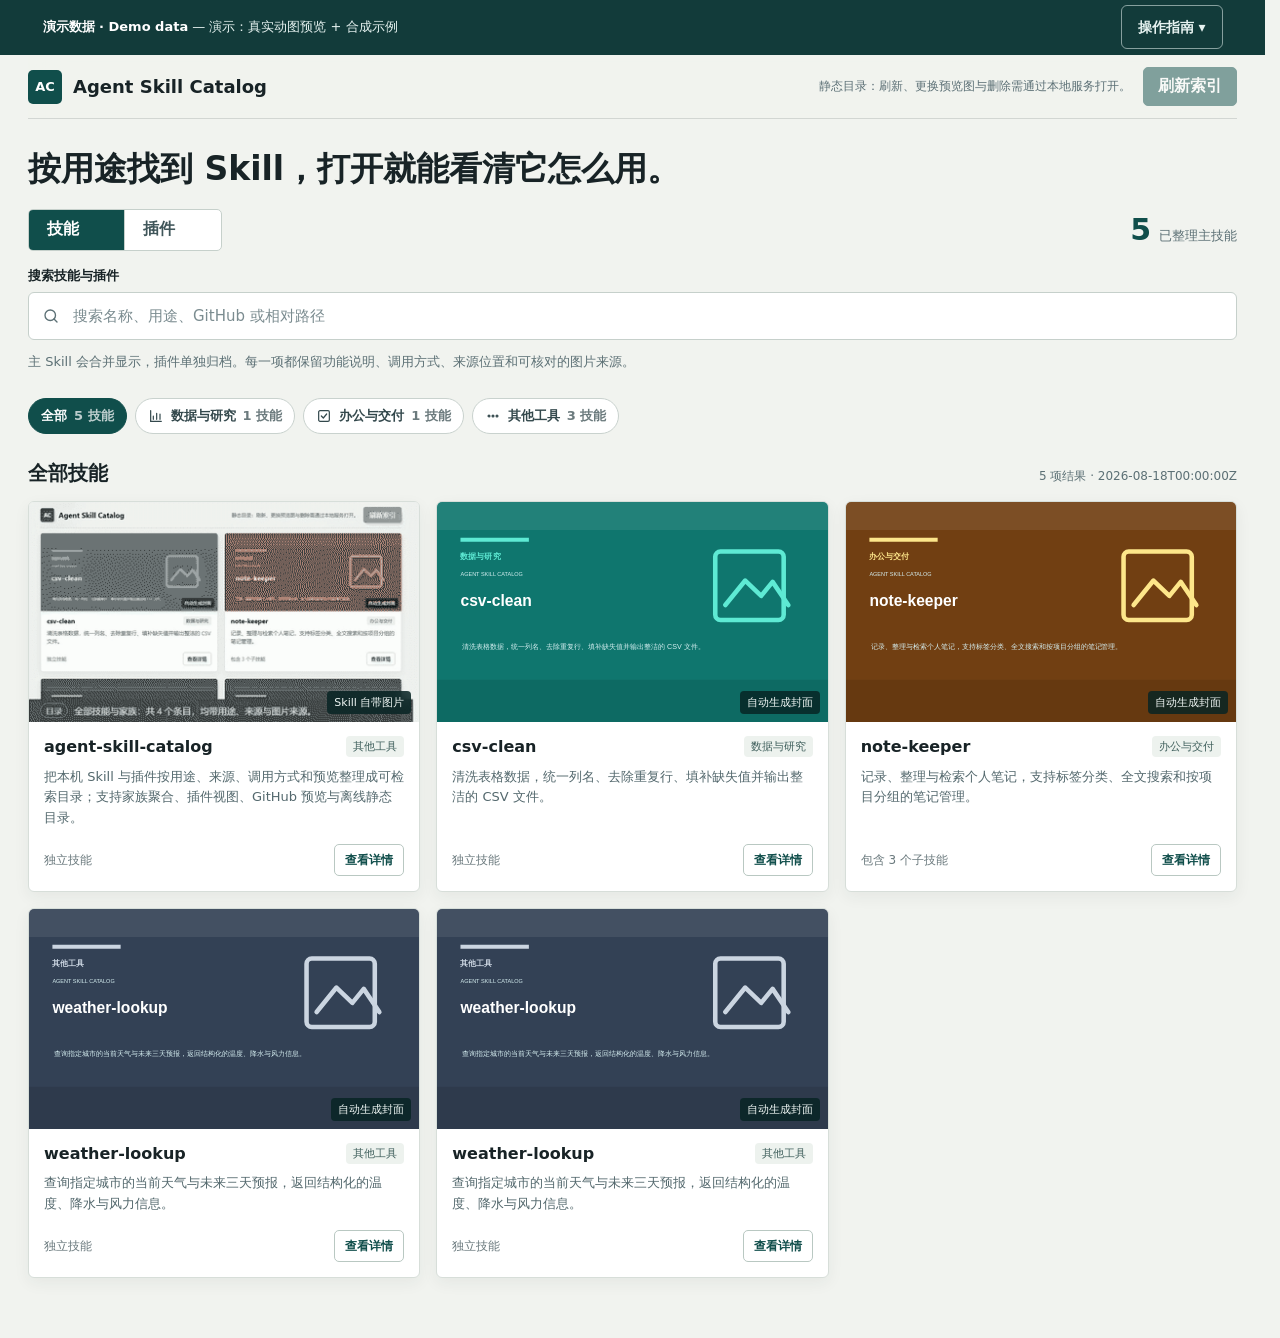
==== commit c31d74b2: "Prefer local Skill imagery and collect public introductions Select covers from each Skill's own fron" ====
--- a/docs/demo/index.html
+++ b/docs/demo/index.html
@@ -87,9 +87,9 @@
     .card { display: grid; min-width: 0; grid-template-rows: auto 1fr; overflow: hidden; border: 1px solid var(--line); border-radius: var(--radius); background: #fff; box-shadow: 0 5px 16px rgba(29,52,54,.06); transition: transform .2s var(--ease), box-shadow .2s var(--ease), border-color .2s var(--ease); }
     .card:hover { transform: translateY(-2px); border-color: #afc3bc; box-shadow: 0 12px 26px rgba(29,52,54,.12); }
     /* Cover opens the detail dialog (public demo has no outbound link on the cover).
-       It keeps the original 16/7 thumb frame. The image is absolutely filled and
+       Every cover uses the same landscape 16:9 frame. The image is absolutely filled and
        contained so a wide intrinsic cover can never inflate or crop the card. */
-    .thumb-button { position: relative; display: block; width: 100%; aspect-ratio: 16 / 7; overflow: hidden; padding: 0; border: 0; color: inherit; background: #e9eeeb; cursor: pointer; }
+    .thumb-button { position: relative; display: block; width: 100%; aspect-ratio: 16 / 9; overflow: hidden; padding: 0; border: 0; color: inherit; background: #e9eeeb; cursor: pointer; }
     .thumb-button img { position: absolute; inset: 0; width: 100%; height: 100%; object-fit: contain; transition: transform .38s var(--ease); }
     .card:hover .thumb-button img { transform: scale(1.02); }
     .thumb-button::after { content: ""; position: absolute; inset: 0; border: 0 solid var(--teal); pointer-events: none; transition: border-width .16s var(--ease); }
@@ -135,8 +135,8 @@
     .gallery figcaption span { min-width: 0; overflow-wrap: anywhere; }
     .gallery figcaption .gallery-source { color: #7d8a8d; line-height: 1.5; }
     /* Whole image is a button that opens the larger view */
-    .zoom-button { position: relative; display: block; width: 100%; min-height: 200px; padding: 0; border: 0; background: #f8faf8; cursor: zoom-in; }
-    .zoom-button img { transition: transform .3s var(--ease); }
+    .zoom-button { position: relative; display: block; width: 100%; aspect-ratio: 16 / 9; overflow: hidden; padding: 0; border: 0; background: #f8faf8; cursor: zoom-in; }
+    .zoom-button img { position: absolute; inset: 0; width: 100%; height: 100%; transition: transform .3s var(--ease); }
     .zoom-button:hover img { transform: scale(1.02); }
     .zoom-button::after { content: ""; position: absolute; inset: 0; border: 0 solid var(--teal); pointer-events: none; transition: border-width .16s var(--ease); }
     .zoom-button:hover::after, .zoom-button:focus-visible::after { border-width: 3px; }
@@ -279,13 +279,14 @@
       <aside class="detail-media" id="detail-media">
         <div class="gallery" id="detail-gallery"></div>
         <section class="media-tools" id="image-editor" tabindex="-1">
-          <h3>更换预览图</h3><p>上传后只替换目录中的预览，不会修改原 Skill。也可以随时恢复为自动获取的 GitHub 图片。</p>
+          <h3>更换预览图</h3><p>上传后只替换目录中的预览，不会修改原 Skill。也可以随时恢复自动选图：优先使用 Skill 自带图片，缺图时回退到 GitHub。</p>
           <div class="media-tool-row"><label class="button file-button" for="image-file">选择本地图片<input id="image-file" type="file" accept="image/png,image/jpeg,image/gif,image/webp,image/svg+xml"></label><button class="button primary" id="image-save" type="button" disabled>保存图片</button><button class="button" id="image-remove" type="button" hidden>恢复自动图</button></div>
           <span class="image-status" id="image-editor-status" role="status" aria-live="polite"></span>
         </section>
       </aside>
       <section class="detail-content" id="detail-content">
         <header class="detail-heading"><span class="tag" id="detail-tag"></span><h2 id="detail-name"></h2><p class="detail-summary" id="detail-description"></p></header>
+        <section id="description-sources-panel" hidden><div class="section-label">介绍来源</div><div id="description-sources"></div></section>
         <section id="github-panel" hidden><div class="section-label">GitHub 仓库</div><a class="github" id="detail-github" target="_blank" rel="noreferrer"></a></section>
         <div class="section-label">调用方式</div><div class="invocation-head"><div class="code" id="detail-invocation"></div><button class="copy" id="copy-invocation" type="button"><svg width="15" height="15" viewBox="0 0 24 24" fill="none" stroke="currentColor" stroke-width="1.8" stroke-linecap="round" stroke-linejoin="round" aria-hidden="true"><rect x="9" y="9" width="11" height="11" rx="2"/><path d="M5 15V5a2 2 0 0 1 2-2h10"/></svg>复制调用</button></div><span class="copy-status" id="copy-status" role="status" aria-live="polite"></span>
         <section id="subskills-panel"><div class="section-label" id="subskills-label"></div><div class="subskills" id="detail-subskills"></div></section>
@@ -310,7 +311,7 @@
   </dialog>
 
   <script>
-    const data={"schema_version":"1.1","generated_at":"2026-08-18T00:00:00Z","mode":"refresh","roots":[{"path":"<demo-root>/社区技能示例","label":"社区技能示例","kind":"skill","id":"root:0","allow_delete":false},{"path":"<demo-root>/个人技能示例","label":"个人技能示例","kind":"skill","id":"root:1","allow_delete":false},{"path":"<demo-root>/插件缓存示例","label":"插件缓存示例","kind":"plugin","id":"root:2","allow_delete":false}],"root_source":"config","items":[{"id":"skill:0:csv-clean/SKILL.md","name":"csv-clean","description":"清洗表格数据，统一列名、去除重复行、填补缺失值并输出整洁的 CSV 文件。","description_source":"source","source_description":"清洗表格数据，统一列名、去除重复行、填补缺失值并输出整洁的 CSV 文件。","source_description_origin":"frontmatter","description_review":{"needed":false,"reasons":[]},"category":"data","category_evidence":[{"type":"description-keyword","value":"数据"},{"type":"description-keyword","value":"表格"}],"confidence":0.6,"category_candidates":[{"category":"data","score":2.0,"evidence":[{"type":"description-keyword","value":"数据"},{"type":"description-keyword","value":"表格"}]}],"category_winner_margin":2.0,"category_tie_reason":"clear-winner","low_confidence":false,"source":"社区技能示例","kind":"skill","relative_path":"csv-clean/SKILL.md","invocation":"在你的 Agent 中明确说明任务，并要求它按 csv-clean/SKILL.md 的 SKILL.md 执行。","image":{"status":"generated-fallback","source":"generated","value":"data:image/svg+xml;utf8,%3Csvg%20xmlns%3D%22http%3A%2F%2Fwww.w3.org%2F2000%2Fsvg%22%20width%3D%221200%22%20height%3D%22675%22%20viewBox%3D%220%200%201200%20675%22%20role%3D%22img%22%3E%3Crect%20width%3D%221200%22%20height%3D%22675%22%20fill%3D%22%230f766e%22%2F%3E%3Cpath%20d%3D%22M0%200h1200v86H0z%22%20fill%3D%22%23ffffff%22%20opacity%3D%22.08%22%2F%3E%3Cpath%20d%3D%22M0%20545h1200v130H0z%22%20fill%3D%22%23000000%22%20opacity%3D%22.10%22%2F%3E%3Cpath%20d%3D%22M72%20116h210%22%20stroke%3D%22%235eead4%22%20stroke-width%3D%2212%22%2F%3E%3Ctext%20x%3D%2272%22%20y%3D%22176%22%20fill%3D%22%235eead4%22%20font-family%3D%22Segoe%20UI%2C%20Microsoft%20YaHei%2C%20sans-serif%22%20font-size%3D%2224%22%20font-weight%3D%22700%22%3E%E6%95%B0%E6%8D%AE%E4%B8%8E%E7%A0%94%E7%A9%B6%3C%2Ftext%3E%3Ctext%20x%3D%2272%22%20y%3D%22226%22%20fill%3D%22%23d7f0f2%22%20font-family%3D%22Segoe%20UI%2C%20Microsoft%20YaHei%2C%20sans-serif%22%20font-size%3D%2217%22%3EAGENT%20SKILL%20CATALOG%3C%2Ftext%3E%3Ctext%20x%3D%2272%22%20y%3D%22320%22%20fill%3D%22%23ffffff%22%20font-family%3D%22Segoe%20UI%2C%20Microsoft%20YaHei%2C%20sans-serif%22%20font-size%3D%2248%22%20font-weight%3D%22700%22%3Ecsv-clean%3C%2Ftext%3E%3Ctext%20x%3D%2276%22%20y%3D%22452%22%20fill%3D%22%23d7f0f2%22%20font-family%3D%22Segoe%20UI%2C%20Microsoft%20YaHei%2C%20sans-serif%22%20font-size%3D%2222%22%3E%E6%B8%85%E6%B4%97%E8%A1%A8%E6%A0%BC%E6%95%B0%E6%8D%AE%EF%BC%8C%E7%BB%9F%E4%B8%80%E5%88%97%E5%90%8D%E3%80%81%E5%8E%BB%E9%99%A4%E9%87%8D%E5%A4%8D%E8%A1%8C%E3%80%81%E5%A1%AB%E8%A1%A5%E7%BC%BA%E5%A4%B1%E5%80%BC%E5%B9%B6%E8%BE%93%E5%87%BA%E6%95%B4%E6%B4%81%E7%9A%84%20CSV%20%E6%96%87%E4%BB%B6%E3%80%82%3C%2Ftext%3E%3Crect%20x%3D%22854%22%20y%3D%22152%22%20width%3D%22210%22%20height%3D%22210%22%20rx%3D%2216%22%20fill%3D%22none%22%20stroke%3D%22%235eead4%22%20stroke-width%3D%2214%22%2F%3E%3Cpath%20d%3D%22M885%20316l61-75%2049%2047%2035-43%2048%2071%22%20fill%3D%22none%22%20stroke%3D%22%235eead4%22%20stroke-width%3D%2214%22%20stroke-linecap%3D%22round%22%20stroke-linejoin%3D%22round%22%2F%3E%3C%2Fsvg%3E","missing_evidence":true,"evidence":"missing"},"root_basename":"community-skills","root_id":"root:0","allow_delete":false,"locations":["社区技能示例:csv-clean/SKILL.md"],"location_evidence":[{"source":"社区技能示例","relative_path":"csv-clean/SKILL.md"}],"family_id":"family:社区技能示例:singleton:csv-clean","family_name":"csv-clean","family_category":"data","family_size":1,"is_family_primary":true},{"id":"skill:1:note-keeper-cli/SKILL.md","name":"note-keeper-cli","description":"在命令行中快速追加与检索笔记，是为 note-keeper 项目提供的命令行子技能，适合脚本调用。","description_source":"source","source_description":"在命令行中快速追加与检索笔记，是为 note-keeper 项目提供的命令行子技能，适合脚本调用。","source_description_origin":"frontmatter","description_review":{"needed":false,"reasons":[]},"category":"development","category_evidence":[{"type":"identity-keyword","value":"cli"}],"confidence":0.65,"category_candidates":[{"category":"development","score":3.0,"evidence":[{"type":"identity-keyword","value":"cli"}]},{"category":"productivity","score":1.0,"evidence":[{"type":"description-keyword","value":"项目"}]}],"category_winner_margin":2.0,"category_tie_reason":"clear-winner","low_confidence":false,"source":"个人技能示例","kind":"skill","relative_path":"note-keeper-cli/SKILL.md","invocation":"在你的 Agent 中明确说明任务，并要求它按 note-keeper-cli/SKILL.md 的 SKILL.md 执行。","image":{"status":"generated-fallback","source":"generated","value":"data:image/svg+xml;utf8,%3Csvg%20xmlns%3D%22http%3A%2F%2Fwww.w3.org%2F2000%2Fsvg%22%20width%3D%221200%22%20height%3D%22675%22%20viewBox%3D%220%200%201200%20675%22%20role%3D%22img%22%3E%3Crect%20width%3D%221200%22%20height%3D%22675%22%20fill%3D%22%231e3a8a%22%2F%3E%3Cpath%20d%3D%22M0%200h1200v86H0z%22%20fill%3D%22%23ffffff%22%20opacity%3D%22.08%22%2F%3E%3Cpath%20d%3D%22M0%20545h1200v130H0z%22%20fill%3D%22%23000000%22%20opacity%3D%22.10%22%2F%3E%3Cpath%20d%3D%22M72%20116h210%22%20stroke%3D%22%2393c5fd%22%20stroke-width%3D%2212%22%2F%3E%3Ctext%20x%3D%2272%22%20y%3D%22176%22%20fill%3D%22%2393c5fd%22%20font-family%3D%22Segoe%20UI%2C%20Microsoft%20YaHei%2C%20sans-serif%22%20font-size%3D%2224%22%20font-weight%3D%22700%22%3E%E5%BC%80%E5%8F%91%E4%B8%8E%E8%87%AA%E5%8A%A8%E5%8C%96%3C%2Ftext%3E%3Ctext%20x%3D%2272%22%20y%3D%22226%22%20fill%3D%22%23d7f0f2%22%20font-family%3D%22Segoe%20UI%2C%20Microsoft%20YaHei%2C%20sans-serif%22%20font-size%3D%2217%22%3EAGENT%20SKILL%20CATALOG%3C%2Ftext%3E%3Ctext%20x%3D%2272%22%20y%3D%22320%22%20fill%3D%22%23ffffff%22%20font-family%3D%22Segoe%20UI%2C%20Microsoft%20YaHei%2C%20sans-serif%22%20font-size%3D%2248%22%20font-weight%3D%22700%22%3Enote-keeper-cli%3C%2Ftext%3E%3Ctext%20x%3D%2276%22%20y%3D%22452%22%20fill%3D%22%23d7f0f2%22%20font-family%3D%22Segoe%20UI%2C%20Microsoft%20YaHei%2C%20sans-serif%22%20font-size%3D%2222%22%3E%E5%9C%A8%E5%91%BD%E4%BB%A4%E8%A1%8C%E4%B8%AD%E5%BF%AB%E9%80%9F%E8%BF%BD%E5%8A%A0%E4%B8%8E%E6%A3%80%E7%B4%A2%E7%AC%94%E8%AE%B0%EF%BC%8C%E6%98%AF%E4%B8%BA%20note-keeper%20%E9%A1%B9%E7%9B%AE%E6%8F%90%E4%BE%9B%E7%9A%84%E5%91%BD%E4%BB%A4%E8%A1%8C%E5%AD%90%E6%8A%80%E8%83%BD%EF%BC%8C%E9%80%82%E5%90%88%E8%84%9A%E6%9C%AC%E8%B0%83%E7%94%A8%E3%80%82%3C%2Ftext%3E%3Crect%20x%3D%22854%22%20y%3D%22152%22%20width%3D%22210%22%20height%3D%22210%22%20rx%3D%2216%22%20fill%3D%22none%22%20stroke%3D%22%2393c5fd%22%20stroke-width%3D%2214%22%2F%3E%3Cpath%20d%3D%22M885%20316l61-75%2049%2047%2035-43%2048%2071%22%20fill%3D%22none%22%20stroke%3D%22%2393c5fd%22%20stroke-width%3D%2214%22%20stroke-linecap%3D%22round%22%20stroke-linejoin%3D%22round%22%2F%3E%3C%2Fsvg%3E","missing_evidence":true,"evidence":"missing"},"root_basename":"personal-skills","root_id":"root:1","allow_delete":false,"locations":["个人技能示例:note-keeper-cli/SKILL.md"],"location_evidence":[{"source":"个人技能示例","relative_path":"note-keeper-cli/SKILL.md"}],"family_id":"family:个人技能示例:family:note-keeper","family_name":"note-keeper","family_category":"productivity","family_size":3,"is_family_primary":false},{"id":"skill:0:agent-skill-catalog/SKILL.md","name":"agent-skill-catalog","description":"把本机 Skill 与插件按用途、来源、调用方式和预览整理成可检索目录；支持家族聚合、插件视图、GitHub 预览与离线静态目录。","description_source":"source","source_description":"把本机 Skill 与插件按用途、来源、调用方式和预览整理成可检索目录；支持家族聚合、插件视图、GitHub 预览与离线静态目录。","source_description_origin":"frontmatter","description_review":{"needed":false,"reasons":[]},"category":"other","category_evidence":[{"type":"fallback","reason":"no configured keyword matched"}],"confidence":0.2,"category_candidates":[{"category":"other","score":0.0,"evidence":[{"type":"fallback","reason":"no configured keyword matched"}]}],"category_winner_margin":0.0,"category_tie_reason":"no-signal","low_confidence":true,"source":"社区技能示例","kind":"skill","relative_path":"agent-skill-catalog/SKILL.md","invocation":"在你的 Agent 中明确说明任务，并要求它按 agent-skill-catalog/SKILL.md 的 SKILL.md 执行。","image":{"status":"verified-local","source":"frontmatter:preview_image","value":"[data-uri]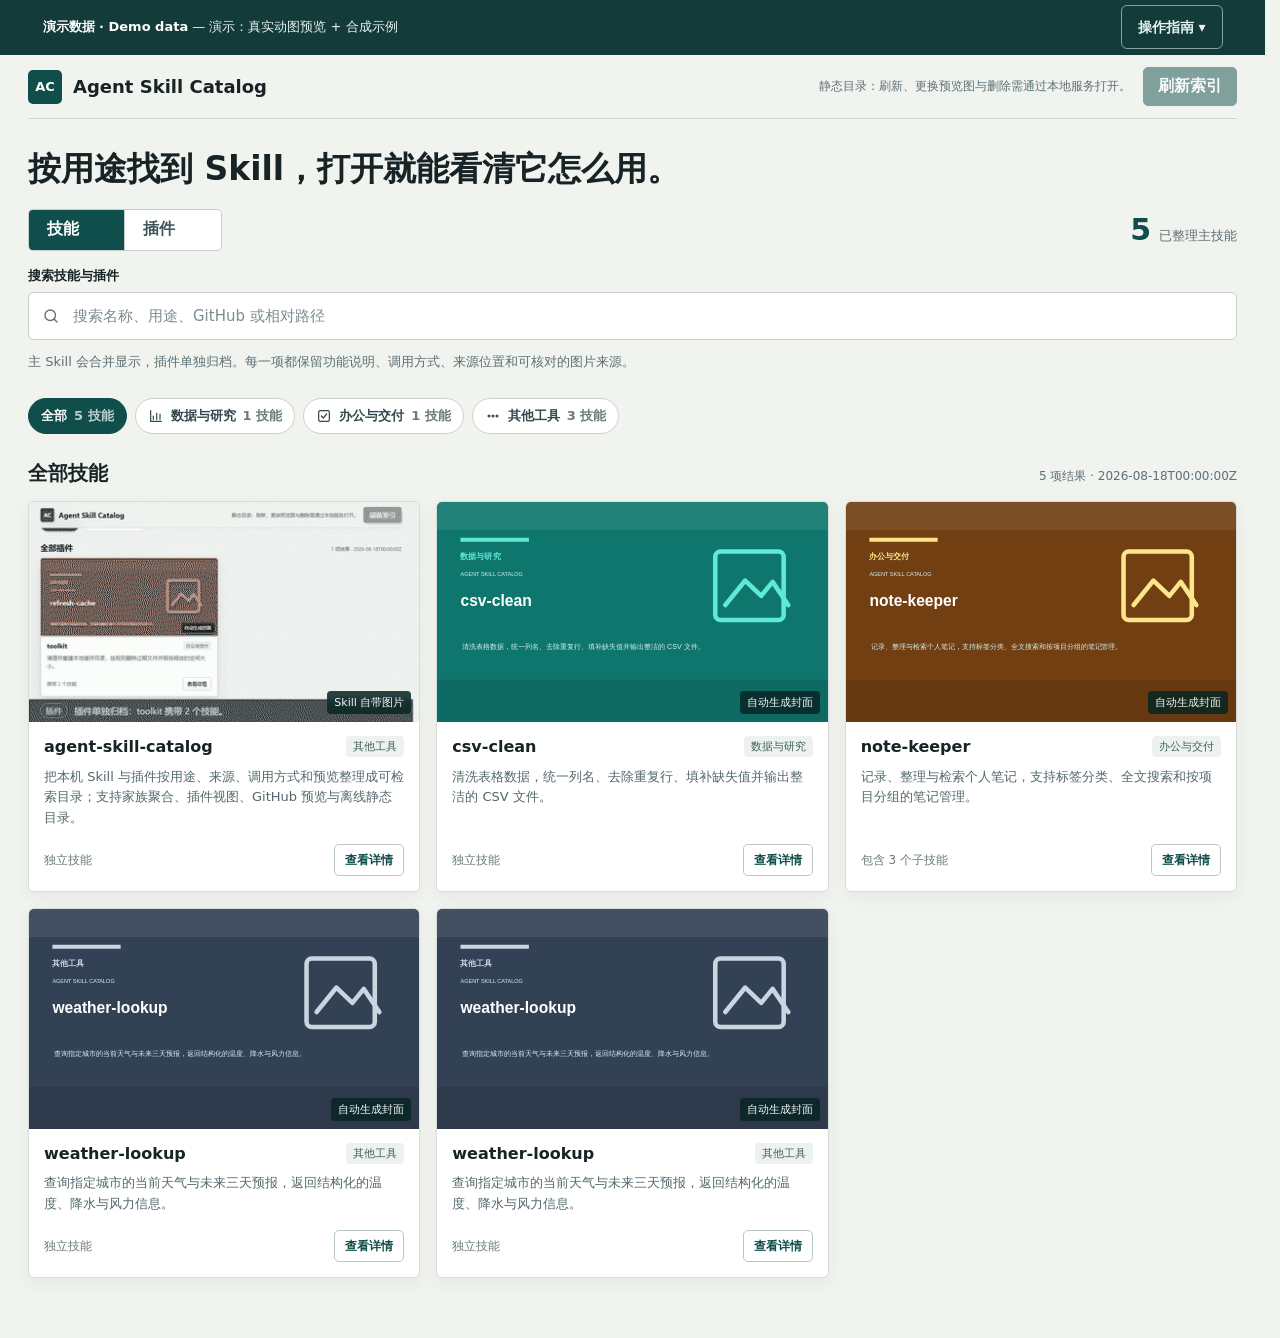
==== commit 63f5338d: "Release v0.5.0: local-first covers, repository families and sourced introductions Bump the Skill and" ====
--- a/docs/demo/index.html
+++ b/docs/demo/index.html
@@ -311,7 +311,7 @@
   </dialog>
 
   <script>
-    const data={"schema_version":"1.1","generated_at":"2026-08-18T00:00:00Z","mode":"refresh","roots":[{"path":"<demo-root>/社区技能示例","label":"社区技能示例","kind":"skill","id":"root:0","allow_delete":false},{"path":"<demo-root>/个人技能示例","label":"个人技能示例","kind":"skill","id":"root:1","allow_delete":false},{"path":"<demo-root>/插件缓存示例","label":"插件缓存示例","kind":"plugin","id":"root:2","allow_delete":false}],"root_source":"config","items":[{"id":"skill:0:csv-clean/SKILL.md","name":"csv-clean","description":"清洗表格数据，统一列名、去除重复行、填补缺失值并输出整洁的 CSV 文件。","description_source":"source","source_description":"清洗表格数据，统一列名、去除重复行、填补缺失值并输出整洁的 CSV 文件。","source_description_origin":"frontmatter","description_review":{"needed":false,"reasons":[]},"category":"data","category_evidence":[{"type":"description-keyword","value":"数据"},{"type":"description-keyword","value":"表格"}],"confidence":0.6,"category_candidates":[{"category":"data","score":2.0,"evidence":[{"type":"description-keyword","value":"数据"},{"type":"description-keyword","value":"表格"}]}],"category_winner_margin":2.0,"category_tie_reason":"clear-winner","low_confidence":false,"source":"社区技能示例","kind":"skill","relative_path":"csv-clean/SKILL.md","invocation":"在你的 Agent 中明确说明任务，并要求它按 csv-clean/SKILL.md 的 SKILL.md 执行。","image":{"status":"generated-fallback","source":"generated","value":"data:image/svg+xml;utf8,%3Csvg%20xmlns%3D%22http%3A%2F%2Fwww.w3.org%2F2000%2Fsvg%22%20width%3D%221200%22%20height%3D%22675%22%20viewBox%3D%220%200%201200%20675%22%20role%3D%22img%22%3E%3Crect%20width%3D%221200%22%20height%3D%22675%22%20fill%3D%22%230f766e%22%2F%3E%3Cpath%20d%3D%22M0%200h1200v86H0z%22%20fill%3D%22%23ffffff%22%20opacity%3D%22.08%22%2F%3E%3Cpath%20d%3D%22M0%20545h1200v130H0z%22%20fill%3D%22%23000000%22%20opacity%3D%22.10%22%2F%3E%3Cpath%20d%3D%22M72%20116h210%22%20stroke%3D%22%235eead4%22%20stroke-width%3D%2212%22%2F%3E%3Ctext%20x%3D%2272%22%20y%3D%22176%22%20fill%3D%22%235eead4%22%20font-family%3D%22Segoe%20UI%2C%20Microsoft%20YaHei%2C%20sans-serif%22%20font-size%3D%2224%22%20font-weight%3D%22700%22%3E%E6%95%B0%E6%8D%AE%E4%B8%8E%E7%A0%94%E7%A9%B6%3C%2Ftext%3E%3Ctext%20x%3D%2272%22%20y%3D%22226%22%20fill%3D%22%23d7f0f2%22%20font-family%3D%22Segoe%20UI%2C%20Microsoft%20YaHei%2C%20sans-serif%22%20font-size%3D%2217%22%3EAGENT%20SKILL%20CATALOG%3C%2Ftext%3E%3Ctext%20x%3D%2272%22%20y%3D%22320%22%20fill%3D%22%23ffffff%22%20font-family%3D%22Segoe%20UI%2C%20Microsoft%20YaHei%2C%20sans-serif%22%20font-size%3D%2248%22%20font-weight%3D%22700%22%3Ecsv-clean%3C%2Ftext%3E%3Ctext%20x%3D%2276%22%20y%3D%22452%22%20fill%3D%22%23d7f0f2%22%20font-family%3D%22Segoe%20UI%2C%20Microsoft%20YaHei%2C%20sans-serif%22%20font-size%3D%2222%22%3E%E6%B8%85%E6%B4%97%E8%A1%A8%E6%A0%BC%E6%95%B0%E6%8D%AE%EF%BC%8C%E7%BB%9F%E4%B8%80%E5%88%97%E5%90%8D%E3%80%81%E5%8E%BB%E9%99%A4%E9%87%8D%E5%A4%8D%E8%A1%8C%E3%80%81%E5%A1%AB%E8%A1%A5%E7%BC%BA%E5%A4%B1%E5%80%BC%E5%B9%B6%E8%BE%93%E5%87%BA%E6%95%B4%E6%B4%81%E7%9A%84%20CSV%20%E6%96%87%E4%BB%B6%E3%80%82%3C%2Ftext%3E%3Crect%20x%3D%22854%22%20y%3D%22152%22%20width%3D%22210%22%20height%3D%22210%22%20rx%3D%2216%22%20fill%3D%22none%22%20stroke%3D%22%235eead4%22%20stroke-width%3D%2214%22%2F%3E%3Cpath%20d%3D%22M885%20316l61-75%2049%2047%2035-43%2048%2071%22%20fill%3D%22none%22%20stroke%3D%22%235eead4%22%20stroke-width%3D%2214%22%20stroke-linecap%3D%22round%22%20stroke-linejoin%3D%22round%22%2F%3E%3C%2Fsvg%3E","missing_evidence":true,"evidence":"missing"},"root_basename":"community-skills","root_id":"root:0","allow_delete":false,"locations":["社区技能示例:csv-clean/SKILL.md"],"location_evidence":[{"source":"社区技能示例","relative_path":"csv-clean/SKILL.md"}],"family_id":"family:社区技能示例:singleton:csv-clean","family_name":"csv-clean","family_category":"data","family_size":1,"is_family_primary":true},{"id":"skill:1:note-keeper-cli/SKILL.md","name":"note-keeper-cli","description":"在命令行中快速追加与检索笔记，是为 note-keeper 项目提供的命令行子技能，适合脚本调用。","description_source":"source","source_description":"在命令行中快速追加与检索笔记，是为 note-keeper 项目提供的命令行子技能，适合脚本调用。","source_description_origin":"frontmatter","description_review":{"needed":false,"reasons":[]},"category":"development","category_evidence":[{"type":"identity-keyword","value":"cli"}],"confidence":0.65,"category_candidates":[{"category":"development","score":3.0,"evidence":[{"type":"identity-keyword","value":"cli"}]},{"category":"productivity","score":1.0,"evidence":[{"type":"description-keyword","value":"项目"}]}],"category_winner_margin":2.0,"category_tie_reason":"clear-winner","low_confidence":false,"source":"个人技能示例","kind":"skill","relative_path":"note-keeper-cli/SKILL.md","invocation":"在你的 Agent 中明确说明任务，并要求它按 note-keeper-cli/SKILL.md 的 SKILL.md 执行。","image":{"status":"generated-fallback","source":"generated","value":"data:image/svg+xml;utf8,%3Csvg%20xmlns%3D%22http%3A%2F%2Fwww.w3.org%2F2000%2Fsvg%22%20width%3D%221200%22%20height%3D%22675%22%20viewBox%3D%220%200%201200%20675%22%20role%3D%22img%22%3E%3Crect%20width%3D%221200%22%20height%3D%22675%22%20fill%3D%22%231e3a8a%22%2F%3E%3Cpath%20d%3D%22M0%200h1200v86H0z%22%20fill%3D%22%23ffffff%22%20opacity%3D%22.08%22%2F%3E%3Cpath%20d%3D%22M0%20545h1200v130H0z%22%20fill%3D%22%23000000%22%20opacity%3D%22.10%22%2F%3E%3Cpath%20d%3D%22M72%20116h210%22%20stroke%3D%22%2393c5fd%22%20stroke-width%3D%2212%22%2F%3E%3Ctext%20x%3D%2272%22%20y%3D%22176%22%20fill%3D%22%2393c5fd%22%20font-family%3D%22Segoe%20UI%2C%20Microsoft%20YaHei%2C%20sans-serif%22%20font-size%3D%2224%22%20font-weight%3D%22700%22%3E%E5%BC%80%E5%8F%91%E4%B8%8E%E8%87%AA%E5%8A%A8%E5%8C%96%3C%2Ftext%3E%3Ctext%20x%3D%2272%22%20y%3D%22226%22%20fill%3D%22%23d7f0f2%22%20font-family%3D%22Segoe%20UI%2C%20Microsoft%20YaHei%2C%20sans-serif%22%20font-size%3D%2217%22%3EAGENT%20SKILL%20CATALOG%3C%2Ftext%3E%3Ctext%20x%3D%2272%22%20y%3D%22320%22%20fill%3D%22%23ffffff%22%20font-family%3D%22Segoe%20UI%2C%20Microsoft%20YaHei%2C%20sans-serif%22%20font-size%3D%2248%22%20font-weight%3D%22700%22%3Enote-keeper-cli%3C%2Ftext%3E%3Ctext%20x%3D%2276%22%20y%3D%22452%22%20fill%3D%22%23d7f0f2%22%20font-family%3D%22Segoe%20UI%2C%20Microsoft%20YaHei%2C%20sans-serif%22%20font-size%3D%2222%22%3E%E5%9C%A8%E5%91%BD%E4%BB%A4%E8%A1%8C%E4%B8%AD%E5%BF%AB%E9%80%9F%E8%BF%BD%E5%8A%A0%E4%B8%8E%E6%A3%80%E7%B4%A2%E7%AC%94%E8%AE%B0%EF%BC%8C%E6%98%AF%E4%B8%BA%20note-keeper%20%E9%A1%B9%E7%9B%AE%E6%8F%90%E4%BE%9B%E7%9A%84%E5%91%BD%E4%BB%A4%E8%A1%8C%E5%AD%90%E6%8A%80%E8%83%BD%EF%BC%8C%E9%80%82%E5%90%88%E8%84%9A%E6%9C%AC%E8%B0%83%E7%94%A8%E3%80%82%3C%2Ftext%3E%3Crect%20x%3D%22854%22%20y%3D%22152%22%20width%3D%22210%22%20height%3D%22210%22%20rx%3D%2216%22%20fill%3D%22none%22%20stroke%3D%22%2393c5fd%22%20stroke-width%3D%2214%22%2F%3E%3Cpath%20d%3D%22M885%20316l61-75%2049%2047%2035-43%2048%2071%22%20fill%3D%22none%22%20stroke%3D%22%2393c5fd%22%20stroke-width%3D%2214%22%20stroke-linecap%3D%22round%22%20stroke-linejoin%3D%22round%22%2F%3E%3C%2Fsvg%3E","missing_evidence":true,"evidence":"missing"},"root_basename":"personal-skills","root_id":"root:1","allow_delete":false,"locations":["个人技能示例:note-keeper-cli/SKILL.md"],"location_evidence":[{"source":"个人技能示例","relative_path":"note-keeper-cli/SKILL.md"}],"family_id":"family:个人技能示例:family:note-keeper","family_name":"note-keeper","family_category":"productivity","family_size":3,"is_family_primary":false},{"id":"skill:0:agent-skill-catalog/SKILL.md","name":"agent-skill-catalog","description":"把本机 Skill 与插件按用途、来源、调用方式和预览整理成可检索目录；支持家族聚合、插件视图、GitHub 预览与离线静态目录。","description_source":"source","source_description":"把本机 Skill 与插件按用途、来源、调用方式和预览整理成可检索目录；支持家族聚合、插件视图、GitHub 预览与离线静态目录。","source_description_origin":"frontmatter","description_review":{"needed":false,"reasons":[]},"category":"other","category_evidence":[{"type":"fallback","reason":"no configured keyword matched"}],"confidence":0.2,"category_candidates":[{"category":"other","score":0.0,"evidence":[{"type":"fallback","reason":"no configured keyword matched"}]}],"category_winner_margin":0.0,"category_tie_reason":"no-signal","low_confidence":true,"source":"社区技能示例","kind":"skill","relative_path":"agent-skill-catalog/SKILL.md","invocation":"在你的 Agent 中明确说明任务，并要求它按 agent-skill-catalog/SKILL.md 的 SKILL.md 执行。","image":{"status":"verified-local","source":"frontmatter:preview_image","value":"[data-uri]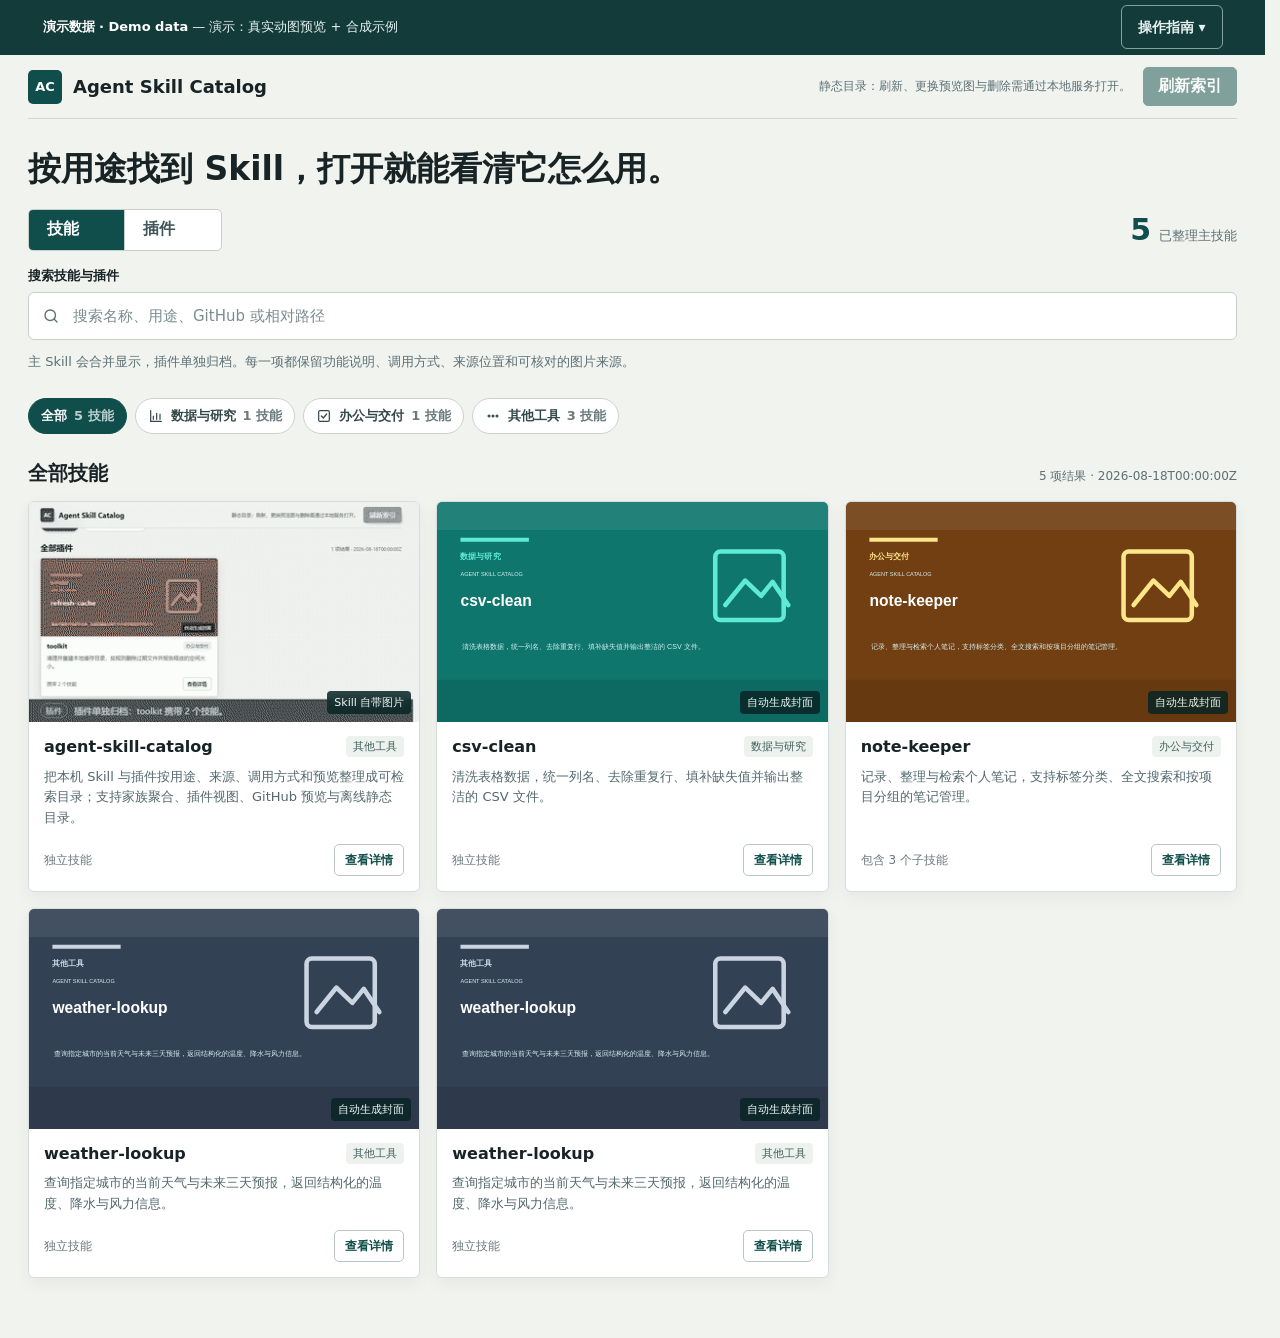
==== commit 982287f3: "fix(demo): place the demo banner inside body and record the review round The banner and guide markup" ====
--- a/docs/demo/index.html
+++ b/docs/demo/index.html
@@ -2,7 +2,7 @@
 <html lang="zh-CN">
 <head>
   <meta charset="utf-8">
-  <meta name="robots" content="noindex"><div class="demo-banner" role="note" aria-label="演示数据说明"><style>.demo-banner{margin:0;padding:5px 16px 6px;background:#123b3a;color:#e6f2f0;font:14px/1.5 system-ui,-apple-system,'Segoe UI','Microsoft YaHei',sans-serif;text-align:left}.demo-banner__row{max-width:1180px;margin:0 auto;display:flex;flex-wrap:wrap;align-items:center;gap:6px 14px;justify-content:space-between}.demo-banner__note{margin:0;font-size:13px;line-height:1.45}.demo-banner__note strong{font-weight:700;color:#fff}.demo-banner__note .demo-banner__en{color:#bcd8d4}.demo-guide__toggle{flex:0 0 auto;min-height:44px;min-width:44px;padding:8px 16px;border:1px solid rgba(230,242,240,.55);border-radius:6px;background:transparent;color:#e6f2f0;font:inherit;font-weight:700;cursor:pointer}.demo-guide__toggle:hover{background:rgba(255,255,255,.08)}.demo-guide__panel{max-width:1180px;margin:8px auto 0;padding:12px 14px;border-radius:8px;background:#fff;color:#1b2a2c;border:1px solid #cfd8d5}.demo-guide__actions{display:flex;flex-wrap:wrap;gap:8px;margin:0 0 10px;padding:0;list-style:none}.demo-action{min-height:44px;min-width:44px;padding:8px 14px;border:0;border-radius:6px;background:#0f766e;color:#fff;font:inherit;font-weight:700;cursor:pointer}.demo-action:hover{background:#0b5d56}.demo-guide__note{margin:6px 0 0;font-size:13px;line-height:1.5;color:#33474a}.demo-guide__note b{color:#123b3a}</style><div class="demo-banner__row"><p class="demo-banner__note"><strong>演示数据 · Demo data</strong> — 演示：真实动图预览 + 合成示例</p><button class="demo-guide__toggle" type="button" id="demo-guide-toggle" aria-expanded="false" aria-controls="demo-guide-panel">操作指南 ▾</button></div><div class="demo-guide__panel" id="demo-guide-panel" hidden><ul class="demo-guide__actions"><li><button class="demo-action" type="button" data-demo="search">试试搜索 note-keeper</button></li><li><button class="demo-action" type="button" data-demo="details">看家族详情（note-keeper，3 个技能）</button></li><li><button class="demo-action" type="button" data-demo="plugins">看插件（toolkit）</button></li><li><button class="demo-action" type="button" data-demo="reset">重置演示</button></li></ul><p class="demo-guide__note"><b>演示数据 · Demo data</b> — 演示目录：一条真实项目动画预览 + 其余合成示例记录；仅展示功能，不扫描访客设备，不提供真实服务。 <span class="demo-banner__en">Demo catalog: one real project animated preview + synthetic example records; limited functionality, nothing is executed or fetched.</span></p><p class="demo-guide__note"><b>说明</b> 点击封面或“查看详情”打开详情；自动封面是按分类生成的占位图，不是图片生成器，也不代表真实项目截图。 静态演示可用：搜索、分类筛选、家族/插件详情、查看自动封面图。 刷新、换图保存、删除需真实本地服务（serve_catalog），静态页不做模拟。</p><p class="demo-guide__note"><b>Note</b> A cover or “查看详情” opens the detail dialog. The auto cover is a per-category placeholder, not an image generator and not a real project screenshot. Works offline: search, category filter, family/plugin detail, cover gallery. Refresh, image save and delete need a real local catalog service and are not simulated here.</p></div></div>
+  <meta name="robots" content="noindex">
   <meta name="viewport" content="width=device-width,initial-scale=1">
   <meta name="description" content="搜索你已安装的 Agent Skills：可搜索、可查看来源与调用方式的本地 HTML 目录。">
   <title>Agent Skill Catalog</title>
@@ -249,6 +249,7 @@
   </style>
 </head>
 <body>
+  <div class="demo-banner" role="note" aria-label="演示数据说明"><style>.demo-banner{margin:0;padding:5px 16px 6px;background:#123b3a;color:#e6f2f0;font:14px/1.5 system-ui,-apple-system,'Segoe UI','Microsoft YaHei',sans-serif;text-align:left}.demo-banner__row{max-width:1180px;margin:0 auto;display:flex;flex-wrap:wrap;align-items:center;gap:6px 14px;justify-content:space-between}.demo-banner__note{margin:0;font-size:13px;line-height:1.45}.demo-banner__note strong{font-weight:700;color:#fff}.demo-banner__note .demo-banner__en{color:#bcd8d4}.demo-guide__toggle{flex:0 0 auto;min-height:44px;min-width:44px;padding:8px 16px;border:1px solid rgba(230,242,240,.55);border-radius:6px;background:transparent;color:#e6f2f0;font:inherit;font-weight:700;cursor:pointer}.demo-guide__toggle:hover{background:rgba(255,255,255,.08)}.demo-guide__panel{max-width:1180px;margin:8px auto 0;padding:12px 14px;border-radius:8px;background:#fff;color:#1b2a2c;border:1px solid #cfd8d5}.demo-guide__actions{display:flex;flex-wrap:wrap;gap:8px;margin:0 0 10px;padding:0;list-style:none}.demo-action{min-height:44px;min-width:44px;padding:8px 14px;border:0;border-radius:6px;background:#0f766e;color:#fff;font:inherit;font-weight:700;cursor:pointer}.demo-action:hover{background:#0b5d56}.demo-guide__note{margin:6px 0 0;font-size:13px;line-height:1.5;color:#33474a}.demo-guide__note b{color:#123b3a}</style><div class="demo-banner__row"><p class="demo-banner__note"><strong>演示数据 · Demo data</strong> — 演示：真实动图预览 + 合成示例</p><button class="demo-guide__toggle" type="button" id="demo-guide-toggle" aria-expanded="false" aria-controls="demo-guide-panel">操作指南 ▾</button></div><div class="demo-guide__panel" id="demo-guide-panel" hidden><ul class="demo-guide__actions"><li><button class="demo-action" type="button" data-demo="search">试试搜索 note-keeper</button></li><li><button class="demo-action" type="button" data-demo="details">看家族详情（note-keeper，3 个技能）</button></li><li><button class="demo-action" type="button" data-demo="plugins">看插件（toolkit）</button></li><li><button class="demo-action" type="button" data-demo="reset">重置演示</button></li></ul><p class="demo-guide__note"><b>演示数据 · Demo data</b> — 演示目录：一条真实项目动画预览 + 其余合成示例记录；仅展示功能，不扫描访客设备，不提供真实服务。 <span class="demo-banner__en">Demo catalog: one real project animated preview + synthetic example records; limited functionality, nothing is executed or fetched.</span></p><p class="demo-guide__note"><b>说明</b> 点击封面或“查看详情”打开详情；自动封面是按分类生成的占位图，不是图片生成器，也不代表真实项目截图。 静态演示可用：搜索、分类筛选、家族/插件详情、查看自动封面图。 刷新、换图保存、删除需真实本地服务（serve_catalog），静态页不做模拟。</p><p class="demo-guide__note"><b>Note</b> A cover or “查看详情” opens the detail dialog. The auto cover is a per-category placeholder, not an image generator and not a real project screenshot. Works offline: search, category filter, family/plugin detail, cover gallery. Refresh, image save and delete need a real local catalog service and are not simulated here.</p></div></div>
   <main class="shell">
     <header class="topbar">
       <div class="brand"><span class="brand-mark">AC</span>Agent Skill Catalog</div>
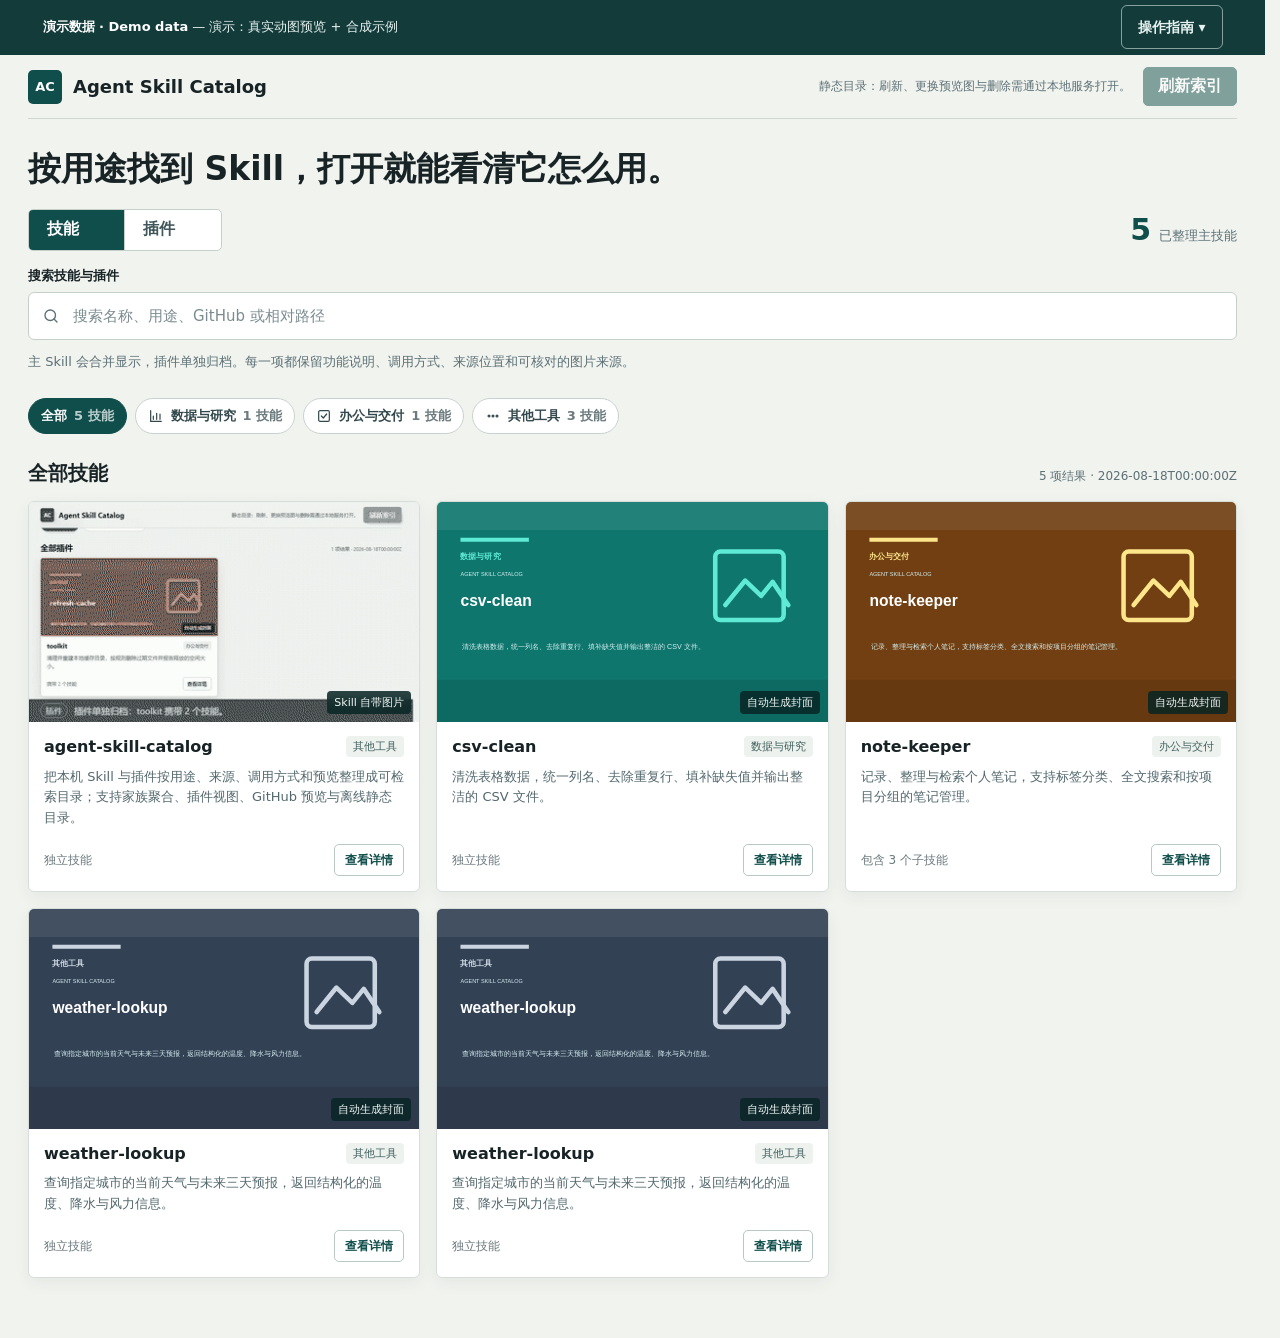
==== commit 99abf3b1: "fix(scan): report skipped linked skills and give them unique identities when followed The junction g" ====
--- a/docs/demo/index.html
+++ b/docs/demo/index.html
@@ -312,7 +312,7 @@
   </dialog>
 
   <script>
-    const data={"schema_version":"1.1","generated_at":"2026-08-18T00:00:00Z","mode":"refresh","roots":[{"path":"<demo-root>/社区技能示例","label":"社区技能示例","kind":"skill","id":"root:0","allow_delete":false},{"path":"<demo-root>/个人技能示例","label":"个人技能示例","kind":"skill","id":"root:1","allow_delete":false},{"path":"<demo-root>/插件缓存示例","label":"插件缓存示例","kind":"plugin","id":"root:2","allow_delete":false}],"root_source":"config","items":[{"id":"skill:0:csv-clean/SKILL.md","name":"csv-clean","description":"清洗表格数据，统一列名、去除重复行、填补缺失值并输出整洁的 CSV 文件。","description_source":"source","source_description":"清洗表格数据，统一列名、去除重复行、填补缺失值并输出整洁的 CSV 文件。","source_description_origin":"frontmatter","description_review":{"needed":false,"reasons":[]},"category":"data","category_evidence":[{"type":"description-keyword","value":"数据"},{"type":"description-keyword","value":"表格"}],"confidence":0.6,"category_candidates":[{"category":"data","score":2.0,"evidence":[{"type":"description-keyword","value":"数据"},{"type":"description-keyword","value":"表格"}]}],"category_winner_margin":2.0,"category_tie_reason":"clear-winner","low_confidence":false,"source":"社区技能示例","kind":"skill","relative_path":"csv-clean/SKILL.md","invocation":"在你的 Agent 中明确说明任务，并要求它按 csv-clean/SKILL.md 执行。","image":{"status":"generated-fallback","source":"generated","value":"data:image/svg+xml;utf8,%3Csvg%20xmlns%3D%22http%3A%2F%2Fwww.w3.org%2F2000%2Fsvg%22%20width%3D%221200%22%20height%3D%22675%22%20viewBox%3D%220%200%201200%20675%22%20role%3D%22img%22%3E%3Crect%20width%3D%221200%22%20height%3D%22675%22%20fill%3D%22%230f766e%22%2F%3E%3Cpath%20d%3D%22M0%200h1200v86H0z%22%20fill%3D%22%23ffffff%22%20opacity%3D%22.08%22%2F%3E%3Cpath%20d%3D%22M0%20545h1200v130H0z%22%20fill%3D%22%23000000%22%20opacity%3D%22.10%22%2F%3E%3Cpath%20d%3D%22M72%20116h210%22%20stroke%3D%22%235eead4%22%20stroke-width%3D%2212%22%2F%3E%3Ctext%20x%3D%2272%22%20y%3D%22176%22%20fill%3D%22%235eead4%22%20font-family%3D%22Segoe%20UI%2C%20Microsoft%20YaHei%2C%20sans-serif%22%20font-size%3D%2224%22%20font-weight%3D%22700%22%3E%E6%95%B0%E6%8D%AE%E4%B8%8E%E7%A0%94%E7%A9%B6%3C%2Ftext%3E%3Ctext%20x%3D%2272%22%20y%3D%22226%22%20fill%3D%22%23d7f0f2%22%20font-family%3D%22Segoe%20UI%2C%20Microsoft%20YaHei%2C%20sans-serif%22%20font-size%3D%2217%22%3EAGENT%20SKILL%20CATALOG%3C%2Ftext%3E%3Ctext%20x%3D%2272%22%20y%3D%22320%22%20fill%3D%22%23ffffff%22%20font-family%3D%22Segoe%20UI%2C%20Microsoft%20YaHei%2C%20sans-serif%22%20font-size%3D%2248%22%20font-weight%3D%22700%22%3Ecsv-clean%3C%2Ftext%3E%3Ctext%20x%3D%2276%22%20y%3D%22452%22%20fill%3D%22%23d7f0f2%22%20font-family%3D%22Segoe%20UI%2C%20Microsoft%20YaHei%2C%20sans-serif%22%20font-size%3D%2222%22%3E%E6%B8%85%E6%B4%97%E8%A1%A8%E6%A0%BC%E6%95%B0%E6%8D%AE%EF%BC%8C%E7%BB%9F%E4%B8%80%E5%88%97%E5%90%8D%E3%80%81%E5%8E%BB%E9%99%A4%E9%87%8D%E5%A4%8D%E8%A1%8C%E3%80%81%E5%A1%AB%E8%A1%A5%E7%BC%BA%E5%A4%B1%E5%80%BC%E5%B9%B6%E8%BE%93%E5%87%BA%E6%95%B4%E6%B4%81%E7%9A%84%20CSV%20%E6%96%87%E4%BB%B6%E3%80%82%3C%2Ftext%3E%3Crect%20x%3D%22854%22%20y%3D%22152%22%20width%3D%22210%22%20height%3D%22210%22%20rx%3D%2216%22%20fill%3D%22none%22%20stroke%3D%22%235eead4%22%20stroke-width%3D%2214%22%2F%3E%3Cpath%20d%3D%22M885%20316l61-75%2049%2047%2035-43%2048%2071%22%20fill%3D%22none%22%20stroke%3D%22%235eead4%22%20stroke-width%3D%2214%22%20stroke-linecap%3D%22round%22%20stroke-linejoin%3D%22round%22%2F%3E%3C%2Fsvg%3E","missing_evidence":true,"evidence":"missing"},"root_basename":"community-skills","root_id":"root:0","allow_delete":false,"locations":["社区技能示例:csv-clean/SKILL.md"],"location_evidence":[{"source":"社区技能示例","relative_path":"csv-clean/SKILL.md"}],"family_id":"family:社区技能示例:singleton:csv-clean","family_name":"csv-clean","family_category":"data","family_size":1,"is_family_primary":true},{"id":"skill:1:note-keeper-cli/SKILL.md","name":"note-keeper-cli","description":"在命令行中快速追加与检索笔记，是为 note-keeper 项目提供的命令行子技能，适合脚本调用。","description_source":"source","source_description":"在命令行中快速追加与检索笔记，是为 note-keeper 项目提供的命令行子技能，适合脚本调用。","source_description_origin":"frontmatter","description_review":{"needed":false,"reasons":[]},"category":"development","category_evidence":[{"type":"identity-keyword","value":"cli"}],"confidence":0.65,"category_candidates":[{"category":"development","score":3.0,"evidence":[{"type":"identity-keyword","value":"cli"}]},{"category":"productivity","score":1.0,"evidence":[{"type":"description-keyword","value":"项目"}]}],"category_winner_margin":2.0,"category_tie_reason":"clear-winner","low_confidence":false,"source":"个人技能示例","kind":"skill","relative_path":"note-keeper-cli/SKILL.md","invocation":"在你的 Agent 中明确说明任务，并要求它按 note-keeper-cli/SKILL.md 执行。","image":{"status":"generated-fallback","source":"generated","value":"data:image/svg+xml;utf8,%3Csvg%20xmlns%3D%22http%3A%2F%2Fwww.w3.org%2F2000%2Fsvg%22%20width%3D%221200%22%20height%3D%22675%22%20viewBox%3D%220%200%201200%20675%22%20role%3D%22img%22%3E%3Crect%20width%3D%221200%22%20height%3D%22675%22%20fill%3D%22%231e3a8a%22%2F%3E%3Cpath%20d%3D%22M0%200h1200v86H0z%22%20fill%3D%22%23ffffff%22%20opacity%3D%22.08%22%2F%3E%3Cpath%20d%3D%22M0%20545h1200v130H0z%22%20fill%3D%22%23000000%22%20opacity%3D%22.10%22%2F%3E%3Cpath%20d%3D%22M72%20116h210%22%20stroke%3D%22%2393c5fd%22%20stroke-width%3D%2212%22%2F%3E%3Ctext%20x%3D%2272%22%20y%3D%22176%22%20fill%3D%22%2393c5fd%22%20font-family%3D%22Segoe%20UI%2C%20Microsoft%20YaHei%2C%20sans-serif%22%20font-size%3D%2224%22%20font-weight%3D%22700%22%3E%E5%BC%80%E5%8F%91%E4%B8%8E%E8%87%AA%E5%8A%A8%E5%8C%96%3C%2Ftext%3E%3Ctext%20x%3D%2272%22%20y%3D%22226%22%20fill%3D%22%23d7f0f2%22%20font-family%3D%22Segoe%20UI%2C%20Microsoft%20YaHei%2C%20sans-serif%22%20font-size%3D%2217%22%3EAGENT%20SKILL%20CATALOG%3C%2Ftext%3E%3Ctext%20x%3D%2272%22%20y%3D%22320%22%20fill%3D%22%23ffffff%22%20font-family%3D%22Segoe%20UI%2C%20Microsoft%20YaHei%2C%20sans-serif%22%20font-size%3D%2248%22%20font-weight%3D%22700%22%3Enote-keeper-cli%3C%2Ftext%3E%3Ctext%20x%3D%2276%22%20y%3D%22452%22%20fill%3D%22%23d7f0f2%22%20font-family%3D%22Segoe%20UI%2C%20Microsoft%20YaHei%2C%20sans-serif%22%20font-size%3D%2222%22%3E%E5%9C%A8%E5%91%BD%E4%BB%A4%E8%A1%8C%E4%B8%AD%E5%BF%AB%E9%80%9F%E8%BF%BD%E5%8A%A0%E4%B8%8E%E6%A3%80%E7%B4%A2%E7%AC%94%E8%AE%B0%EF%BC%8C%E6%98%AF%E4%B8%BA%20note-keeper%20%E9%A1%B9%E7%9B%AE%E6%8F%90%E4%BE%9B%E7%9A%84%E5%91%BD%E4%BB%A4%E8%A1%8C%E5%AD%90%E6%8A%80%E8%83%BD%EF%BC%8C%E9%80%82%E5%90%88%E8%84%9A%E6%9C%AC%E8%B0%83%E7%94%A8%E3%80%82%3C%2Ftext%3E%3Crect%20x%3D%22854%22%20y%3D%22152%22%20width%3D%22210%22%20height%3D%22210%22%20rx%3D%2216%22%20fill%3D%22none%22%20stroke%3D%22%2393c5fd%22%20stroke-width%3D%2214%22%2F%3E%3Cpath%20d%3D%22M885%20316l61-75%2049%2047%2035-43%2048%2071%22%20fill%3D%22none%22%20stroke%3D%22%2393c5fd%22%20stroke-width%3D%2214%22%20stroke-linecap%3D%22round%22%20stroke-linejoin%3D%22round%22%2F%3E%3C%2Fsvg%3E","missing_evidence":true,"evidence":"missing"},"root_basename":"personal-skills","root_id":"root:1","allow_delete":false,"locations":["个人技能示例:note-keeper-cli/SKILL.md"],"location_evidence":[{"source":"个人技能示例","relative_path":"note-keeper-cli/SKILL.md"}],"family_id":"family:个人技能示例:family:note-keeper","family_name":"note-keeper","family_category":"productivity","family_size":3,"is_family_primary":false},{"id":"skill:0:agent-skill-catalog/SKILL.md","name":"agent-skill-catalog","description":"把本机 Skill 与插件按用途、来源、调用方式和预览整理成可检索目录；支持家族聚合、插件视图、GitHub 预览与离线静态目录。","description_source":"source","source_description":"把本机 Skill 与插件按用途、来源、调用方式和预览整理成可检索目录；支持家族聚合、插件视图、GitHub 预览与离线静态目录。","source_description_origin":"frontmatter","description_review":{"needed":false,"reasons":[]},"category":"other","category_evidence":[{"type":"fallback","reason":"no configured keyword matched"}],"confidence":0.2,"category_candidates":[{"category":"other","score":0.0,"evidence":[{"type":"fallback","reason":"no configured keyword matched"}]}],"category_winner_margin":0.0,"category_tie_reason":"no-signal","low_confidence":true,"source":"社区技能示例","kind":"skill","relative_path":"agent-skill-catalog/SKILL.md","invocation":"在你的 Agent 中明确说明任务，并要求它按 agent-skill-catalog/SKILL.md 执行。","image":{"status":"verified-local","source":"frontmatter:preview_image","value":"[data-uri]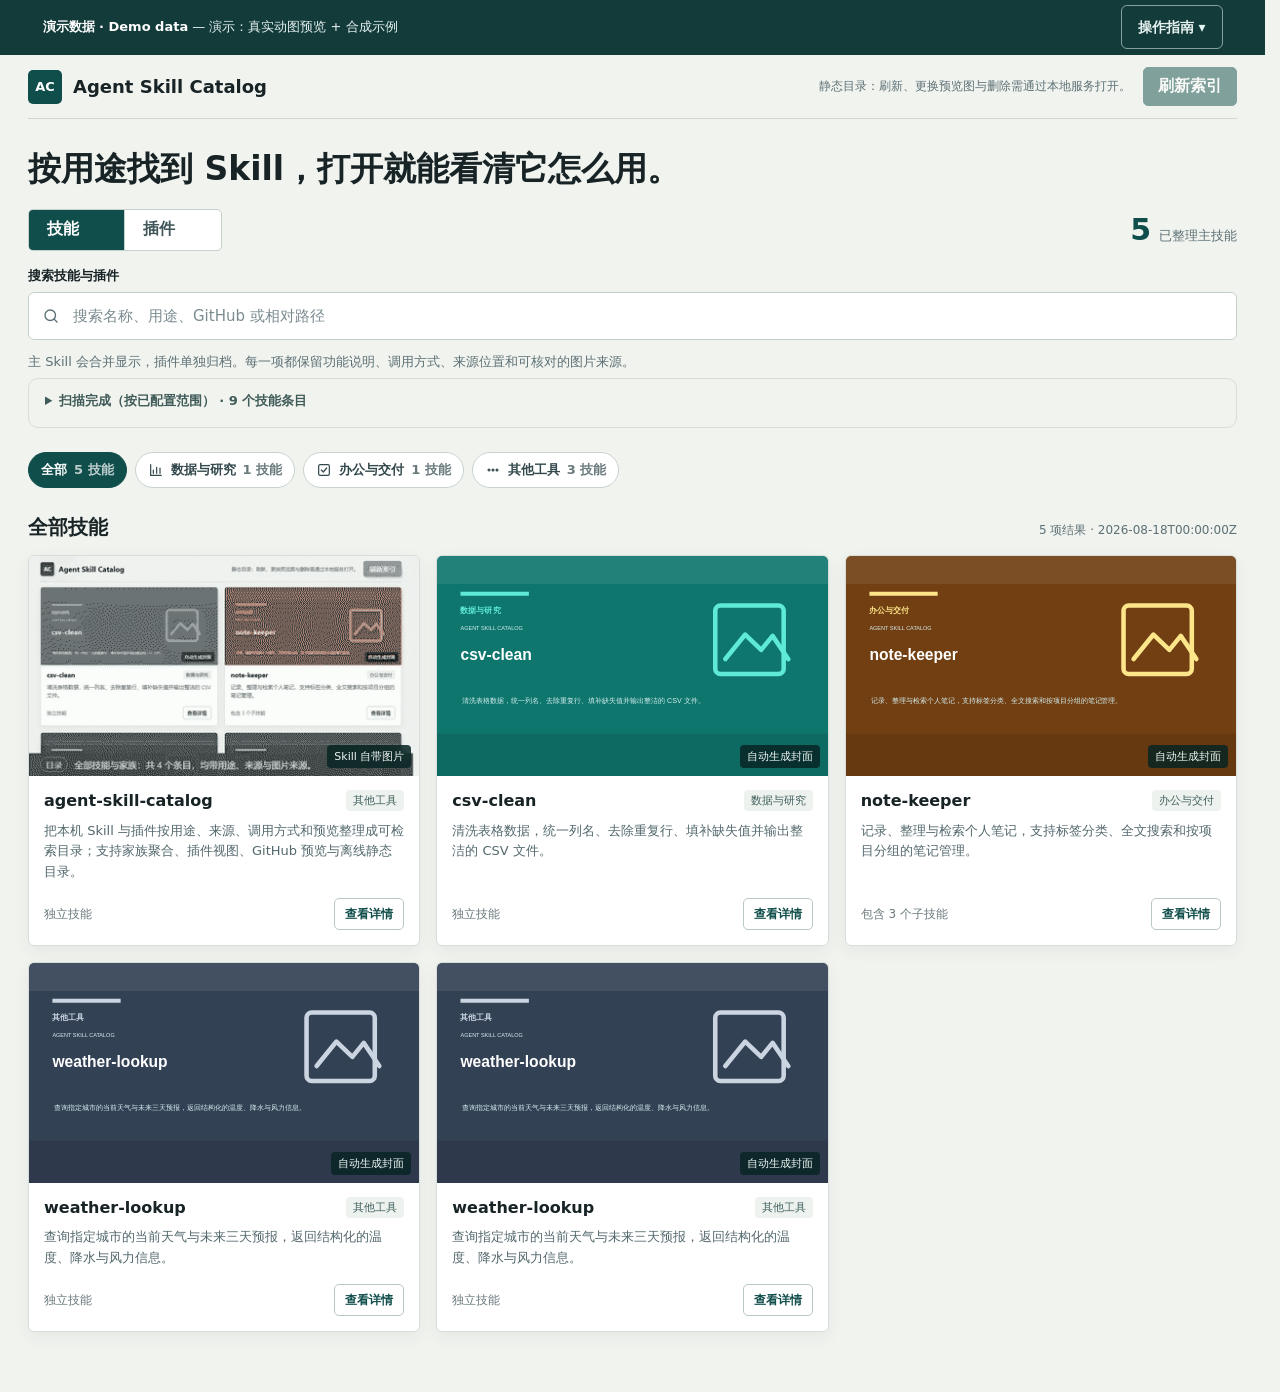
==== commit 8c2b8e2e: "fix: correct skill provenance and expose scan diagnostics" ====
--- a/docs/demo/index.html
+++ b/docs/demo/index.html
@@ -246,6 +246,9 @@
       .topbar, dialog::backdrop { backdrop-filter: none; }
       .topbar { background: #f1f3ef; }
     }
+    .scan-report{margin:0 0 24px;padding:12px 16px;border:1px solid #d4dfd8;border-radius:10px;color:#405c58;font-size:13px;line-height:1.6;overflow-wrap:anywhere}
+    .scan-report summary{cursor:pointer;font-weight:650;min-height:24px}
+    .scan-report p{margin:8px 0}.scan-report ul{padding-left:22px}
   </style>
 </head>
 <body>
@@ -265,6 +268,8 @@
       <div class="search-field"><label class="search-label" for="search">搜索技能与插件</label><div class="search-input-wrap"><svg class="search-icon" width="18" height="18" viewBox="0 0 24 24" fill="none" stroke="currentColor" stroke-width="1.8" stroke-linecap="round" stroke-linejoin="round" aria-hidden="true"><circle cx="11" cy="11" r="7"/><path d="M20 20l-4-4"/></svg><input class="search" id="search" type="search" placeholder="搜索名称、用途、GitHub 或相对路径" autocomplete="off" spellcheck="false"></div></div>
       <p class="finder-hint">主 Skill 会合并显示，插件单独归档。每一项都保留功能说明、调用方式、来源位置和可核对的图片来源。</p>
     </section>
+
+    <details class="scan-report" id="scan-report"><summary id="scan-summary">扫描状态</summary><div id="scan-evidence"></div></details>
 
     <section class="overview" id="overview" aria-label="分类筛选"></section>
 
@@ -312,7 +317,7 @@
   </dialog>
 
   <script>
-    const data={"schema_version":"1.1","generated_at":"2026-08-18T00:00:00Z","mode":"refresh","roots":[{"path":"<demo-root>/社区技能示例","label":"社区技能示例","kind":"skill","id":"root:0","allow_delete":false},{"path":"<demo-root>/个人技能示例","label":"个人技能示例","kind":"skill","id":"root:1","allow_delete":false},{"path":"<demo-root>/插件缓存示例","label":"插件缓存示例","kind":"plugin","id":"root:2","allow_delete":false}],"root_source":"config","items":[{"id":"skill:0:csv-clean/SKILL.md","name":"csv-clean","description":"清洗表格数据，统一列名、去除重复行、填补缺失值并输出整洁的 CSV 文件。","description_source":"source","source_description":"清洗表格数据，统一列名、去除重复行、填补缺失值并输出整洁的 CSV 文件。","source_description_origin":"frontmatter","description_review":{"needed":false,"reasons":[]},"category":"data","category_evidence":[{"type":"description-keyword","value":"数据"},{"type":"description-keyword","value":"表格"}],"confidence":0.6,"category_candidates":[{"category":"data","score":2.0,"evidence":[{"type":"description-keyword","value":"数据"},{"type":"description-keyword","value":"表格"}]}],"category_winner_margin":2.0,"category_tie_reason":"clear-winner","low_confidence":false,"source":"社区技能示例","kind":"skill","relative_path":"csv-clean/SKILL.md","invocation":"在你的 Agent 中明确说明任务，并要求它按 csv-clean/SKILL.md 执行。","image":{"status":"generated-fallback","source":"generated","value":"data:image/svg+xml;utf8,%3Csvg%20xmlns%3D%22http%3A%2F%2Fwww.w3.org%2F2000%2Fsvg%22%20width%3D%221200%22%20height%3D%22675%22%20viewBox%3D%220%200%201200%20675%22%20role%3D%22img%22%3E%3Crect%20width%3D%221200%22%20height%3D%22675%22%20fill%3D%22%230f766e%22%2F%3E%3Cpath%20d%3D%22M0%200h1200v86H0z%22%20fill%3D%22%23ffffff%22%20opacity%3D%22.08%22%2F%3E%3Cpath%20d%3D%22M0%20545h1200v130H0z%22%20fill%3D%22%23000000%22%20opacity%3D%22.10%22%2F%3E%3Cpath%20d%3D%22M72%20116h210%22%20stroke%3D%22%235eead4%22%20stroke-width%3D%2212%22%2F%3E%3Ctext%20x%3D%2272%22%20y%3D%22176%22%20fill%3D%22%235eead4%22%20font-family%3D%22Segoe%20UI%2C%20Microsoft%20YaHei%2C%20sans-serif%22%20font-size%3D%2224%22%20font-weight%3D%22700%22%3E%E6%95%B0%E6%8D%AE%E4%B8%8E%E7%A0%94%E7%A9%B6%3C%2Ftext%3E%3Ctext%20x%3D%2272%22%20y%3D%22226%22%20fill%3D%22%23d7f0f2%22%20font-family%3D%22Segoe%20UI%2C%20Microsoft%20YaHei%2C%20sans-serif%22%20font-size%3D%2217%22%3EAGENT%20SKILL%20CATALOG%3C%2Ftext%3E%3Ctext%20x%3D%2272%22%20y%3D%22320%22%20fill%3D%22%23ffffff%22%20font-family%3D%22Segoe%20UI%2C%20Microsoft%20YaHei%2C%20sans-serif%22%20font-size%3D%2248%22%20font-weight%3D%22700%22%3Ecsv-clean%3C%2Ftext%3E%3Ctext%20x%3D%2276%22%20y%3D%22452%22%20fill%3D%22%23d7f0f2%22%20font-family%3D%22Segoe%20UI%2C%20Microsoft%20YaHei%2C%20sans-serif%22%20font-size%3D%2222%22%3E%E6%B8%85%E6%B4%97%E8%A1%A8%E6%A0%BC%E6%95%B0%E6%8D%AE%EF%BC%8C%E7%BB%9F%E4%B8%80%E5%88%97%E5%90%8D%E3%80%81%E5%8E%BB%E9%99%A4%E9%87%8D%E5%A4%8D%E8%A1%8C%E3%80%81%E5%A1%AB%E8%A1%A5%E7%BC%BA%E5%A4%B1%E5%80%BC%E5%B9%B6%E8%BE%93%E5%87%BA%E6%95%B4%E6%B4%81%E7%9A%84%20CSV%20%E6%96%87%E4%BB%B6%E3%80%82%3C%2Ftext%3E%3Crect%20x%3D%22854%22%20y%3D%22152%22%20width%3D%22210%22%20height%3D%22210%22%20rx%3D%2216%22%20fill%3D%22none%22%20stroke%3D%22%235eead4%22%20stroke-width%3D%2214%22%2F%3E%3Cpath%20d%3D%22M885%20316l61-75%2049%2047%2035-43%2048%2071%22%20fill%3D%22none%22%20stroke%3D%22%235eead4%22%20stroke-width%3D%2214%22%20stroke-linecap%3D%22round%22%20stroke-linejoin%3D%22round%22%2F%3E%3C%2Fsvg%3E","missing_evidence":true,"evidence":"missing"},"root_basename":"community-skills","root_id":"root:0","allow_delete":false,"locations":["社区技能示例:csv-clean/SKILL.md"],"location_evidence":[{"source":"社区技能示例","relative_path":"csv-clean/SKILL.md"}],"family_id":"family:社区技能示例:singleton:csv-clean","family_name":"csv-clean","family_category":"data","family_size":1,"is_family_primary":true},{"id":"skill:1:note-keeper-cli/SKILL.md","name":"note-keeper-cli","description":"在命令行中快速追加与检索笔记，是为 note-keeper 项目提供的命令行子技能，适合脚本调用。","description_source":"source","source_description":"在命令行中快速追加与检索笔记，是为 note-keeper 项目提供的命令行子技能，适合脚本调用。","source_description_origin":"frontmatter","description_review":{"needed":false,"reasons":[]},"category":"development","category_evidence":[{"type":"identity-keyword","value":"cli"}],"confidence":0.65,"category_candidates":[{"category":"development","score":3.0,"evidence":[{"type":"identity-keyword","value":"cli"}]},{"category":"productivity","score":1.0,"evidence":[{"type":"description-keyword","value":"项目"}]}],"category_winner_margin":2.0,"category_tie_reason":"clear-winner","low_confidence":false,"source":"个人技能示例","kind":"skill","relative_path":"note-keeper-cli/SKILL.md","invocation":"在你的 Agent 中明确说明任务，并要求它按 note-keeper-cli/SKILL.md 执行。","image":{"status":"generated-fallback","source":"generated","value":"data:image/svg+xml;utf8,%3Csvg%20xmlns%3D%22http%3A%2F%2Fwww.w3.org%2F2000%2Fsvg%22%20width%3D%221200%22%20height%3D%22675%22%20viewBox%3D%220%200%201200%20675%22%20role%3D%22img%22%3E%3Crect%20width%3D%221200%22%20height%3D%22675%22%20fill%3D%22%231e3a8a%22%2F%3E%3Cpath%20d%3D%22M0%200h1200v86H0z%22%20fill%3D%22%23ffffff%22%20opacity%3D%22.08%22%2F%3E%3Cpath%20d%3D%22M0%20545h1200v130H0z%22%20fill%3D%22%23000000%22%20opacity%3D%22.10%22%2F%3E%3Cpath%20d%3D%22M72%20116h210%22%20stroke%3D%22%2393c5fd%22%20stroke-width%3D%2212%22%2F%3E%3Ctext%20x%3D%2272%22%20y%3D%22176%22%20fill%3D%22%2393c5fd%22%20font-family%3D%22Segoe%20UI%2C%20Microsoft%20YaHei%2C%20sans-serif%22%20font-size%3D%2224%22%20font-weight%3D%22700%22%3E%E5%BC%80%E5%8F%91%E4%B8%8E%E8%87%AA%E5%8A%A8%E5%8C%96%3C%2Ftext%3E%3Ctext%20x%3D%2272%22%20y%3D%22226%22%20fill%3D%22%23d7f0f2%22%20font-family%3D%22Segoe%20UI%2C%20Microsoft%20YaHei%2C%20sans-serif%22%20font-size%3D%2217%22%3EAGENT%20SKILL%20CATALOG%3C%2Ftext%3E%3Ctext%20x%3D%2272%22%20y%3D%22320%22%20fill%3D%22%23ffffff%22%20font-family%3D%22Segoe%20UI%2C%20Microsoft%20YaHei%2C%20sans-serif%22%20font-size%3D%2248%22%20font-weight%3D%22700%22%3Enote-keeper-cli%3C%2Ftext%3E%3Ctext%20x%3D%2276%22%20y%3D%22452%22%20fill%3D%22%23d7f0f2%22%20font-family%3D%22Segoe%20UI%2C%20Microsoft%20YaHei%2C%20sans-serif%22%20font-size%3D%2222%22%3E%E5%9C%A8%E5%91%BD%E4%BB%A4%E8%A1%8C%E4%B8%AD%E5%BF%AB%E9%80%9F%E8%BF%BD%E5%8A%A0%E4%B8%8E%E6%A3%80%E7%B4%A2%E7%AC%94%E8%AE%B0%EF%BC%8C%E6%98%AF%E4%B8%BA%20note-keeper%20%E9%A1%B9%E7%9B%AE%E6%8F%90%E4%BE%9B%E7%9A%84%E5%91%BD%E4%BB%A4%E8%A1%8C%E5%AD%90%E6%8A%80%E8%83%BD%EF%BC%8C%E9%80%82%E5%90%88%E8%84%9A%E6%9C%AC%E8%B0%83%E7%94%A8%E3%80%82%3C%2Ftext%3E%3Crect%20x%3D%22854%22%20y%3D%22152%22%20width%3D%22210%22%20height%3D%22210%22%20rx%3D%2216%22%20fill%3D%22none%22%20stroke%3D%22%2393c5fd%22%20stroke-width%3D%2214%22%2F%3E%3Cpath%20d%3D%22M885%20316l61-75%2049%2047%2035-43%2048%2071%22%20fill%3D%22none%22%20stroke%3D%22%2393c5fd%22%20stroke-width%3D%2214%22%20stroke-linecap%3D%22round%22%20stroke-linejoin%3D%22round%22%2F%3E%3C%2Fsvg%3E","missing_evidence":true,"evidence":"missing"},"root_basename":"personal-skills","root_id":"root:1","allow_delete":false,"locations":["个人技能示例:note-keeper-cli/SKILL.md"],"location_evidence":[{"source":"个人技能示例","relative_path":"note-keeper-cli/SKILL.md"}],"family_id":"family:个人技能示例:family:note-keeper","family_name":"note-keeper","family_category":"productivity","family_size":3,"is_family_primary":false},{"id":"skill:0:agent-skill-catalog/SKILL.md","name":"agent-skill-catalog","description":"把本机 Skill 与插件按用途、来源、调用方式和预览整理成可检索目录；支持家族聚合、插件视图、GitHub 预览与离线静态目录。","description_source":"source","source_description":"把本机 Skill 与插件按用途、来源、调用方式和预览整理成可检索目录；支持家族聚合、插件视图、GitHub 预览与离线静态目录。","source_description_origin":"frontmatter","description_review":{"needed":false,"reasons":[]},"category":"other","category_evidence":[{"type":"fallback","reason":"no configured keyword matched"}],"confidence":0.2,"category_candidates":[{"category":"other","score":0.0,"evidence":[{"type":"fallback","reason":"no configured keyword matched"}]}],"category_winner_margin":0.0,"category_tie_reason":"no-signal","low_confidence":true,"source":"社区技能示例","kind":"skill","relative_path":"agent-skill-catalog/SKILL.md","invocation":"在你的 Agent 中明确说明任务，并要求它按 agent-skill-catalog/SKILL.md 执行。","image":{"status":"verified-local","source":"frontmatter:preview_image","value":"[data-uri]